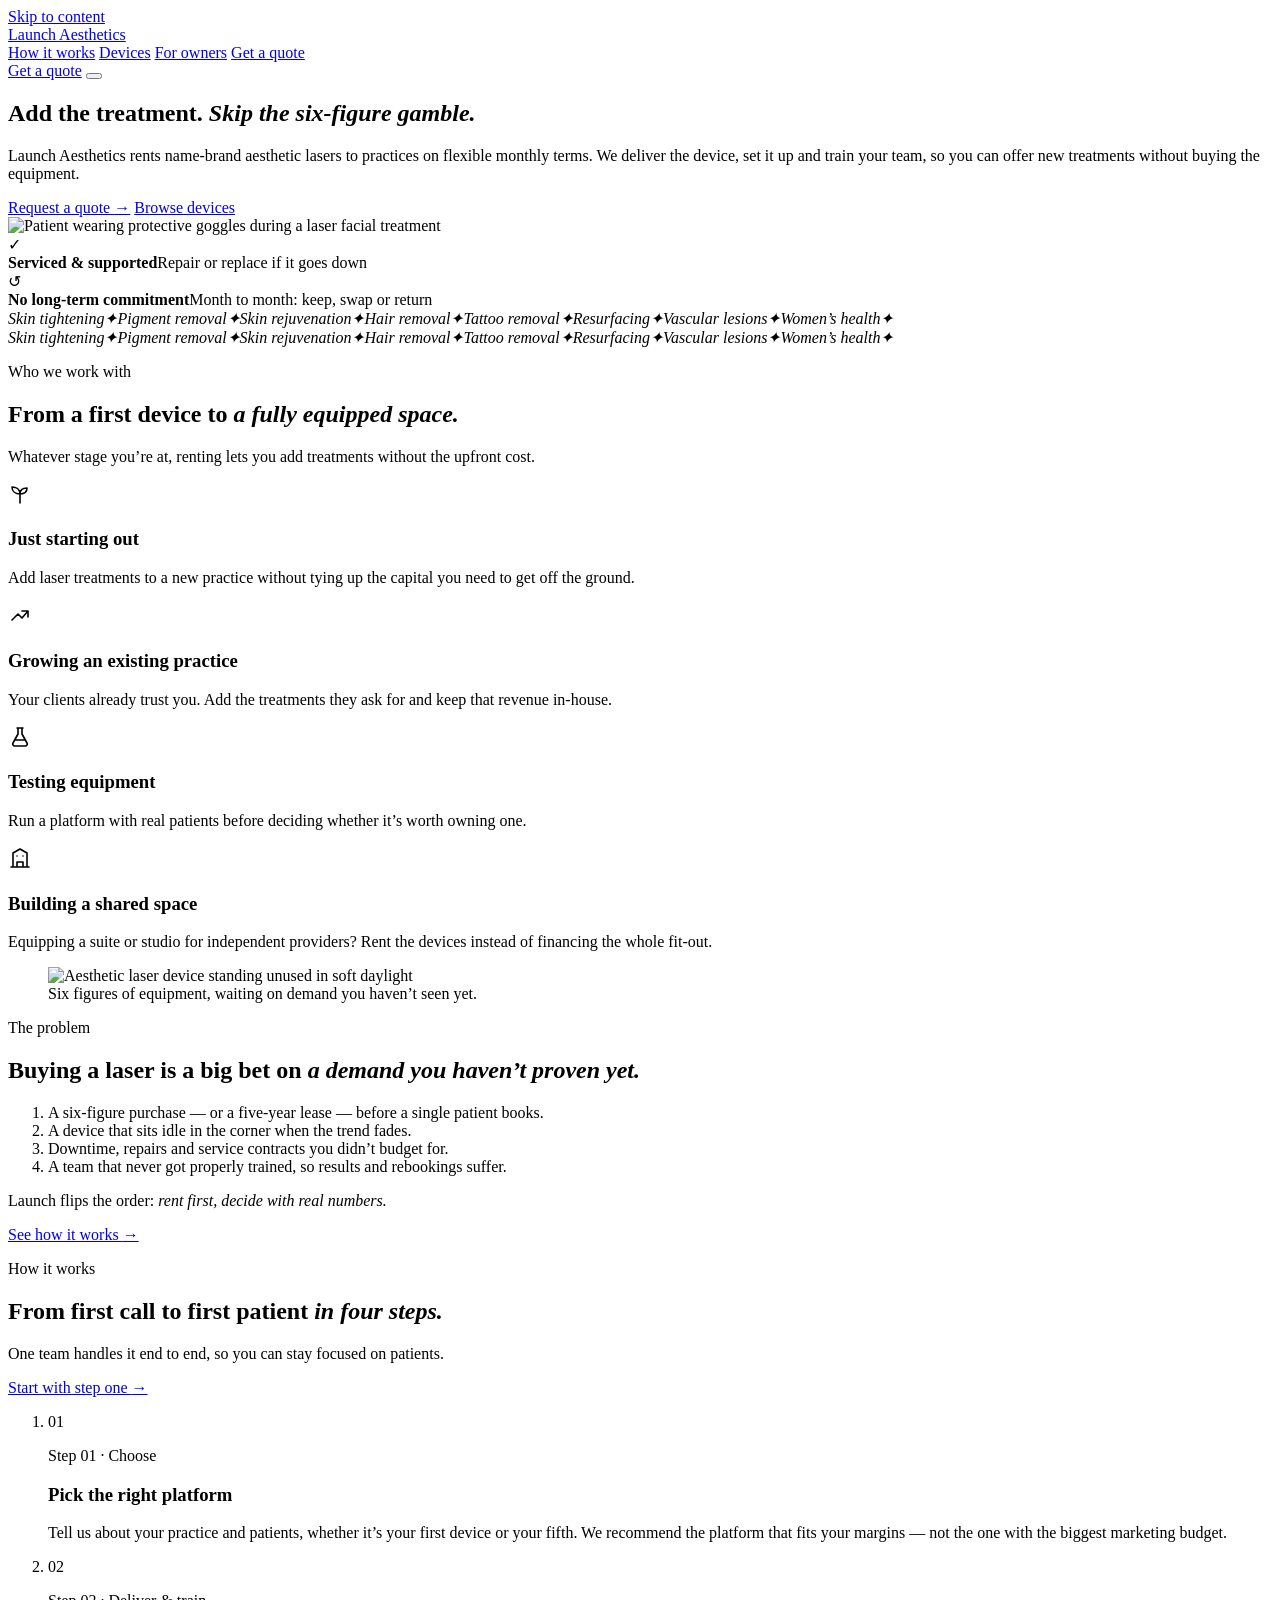
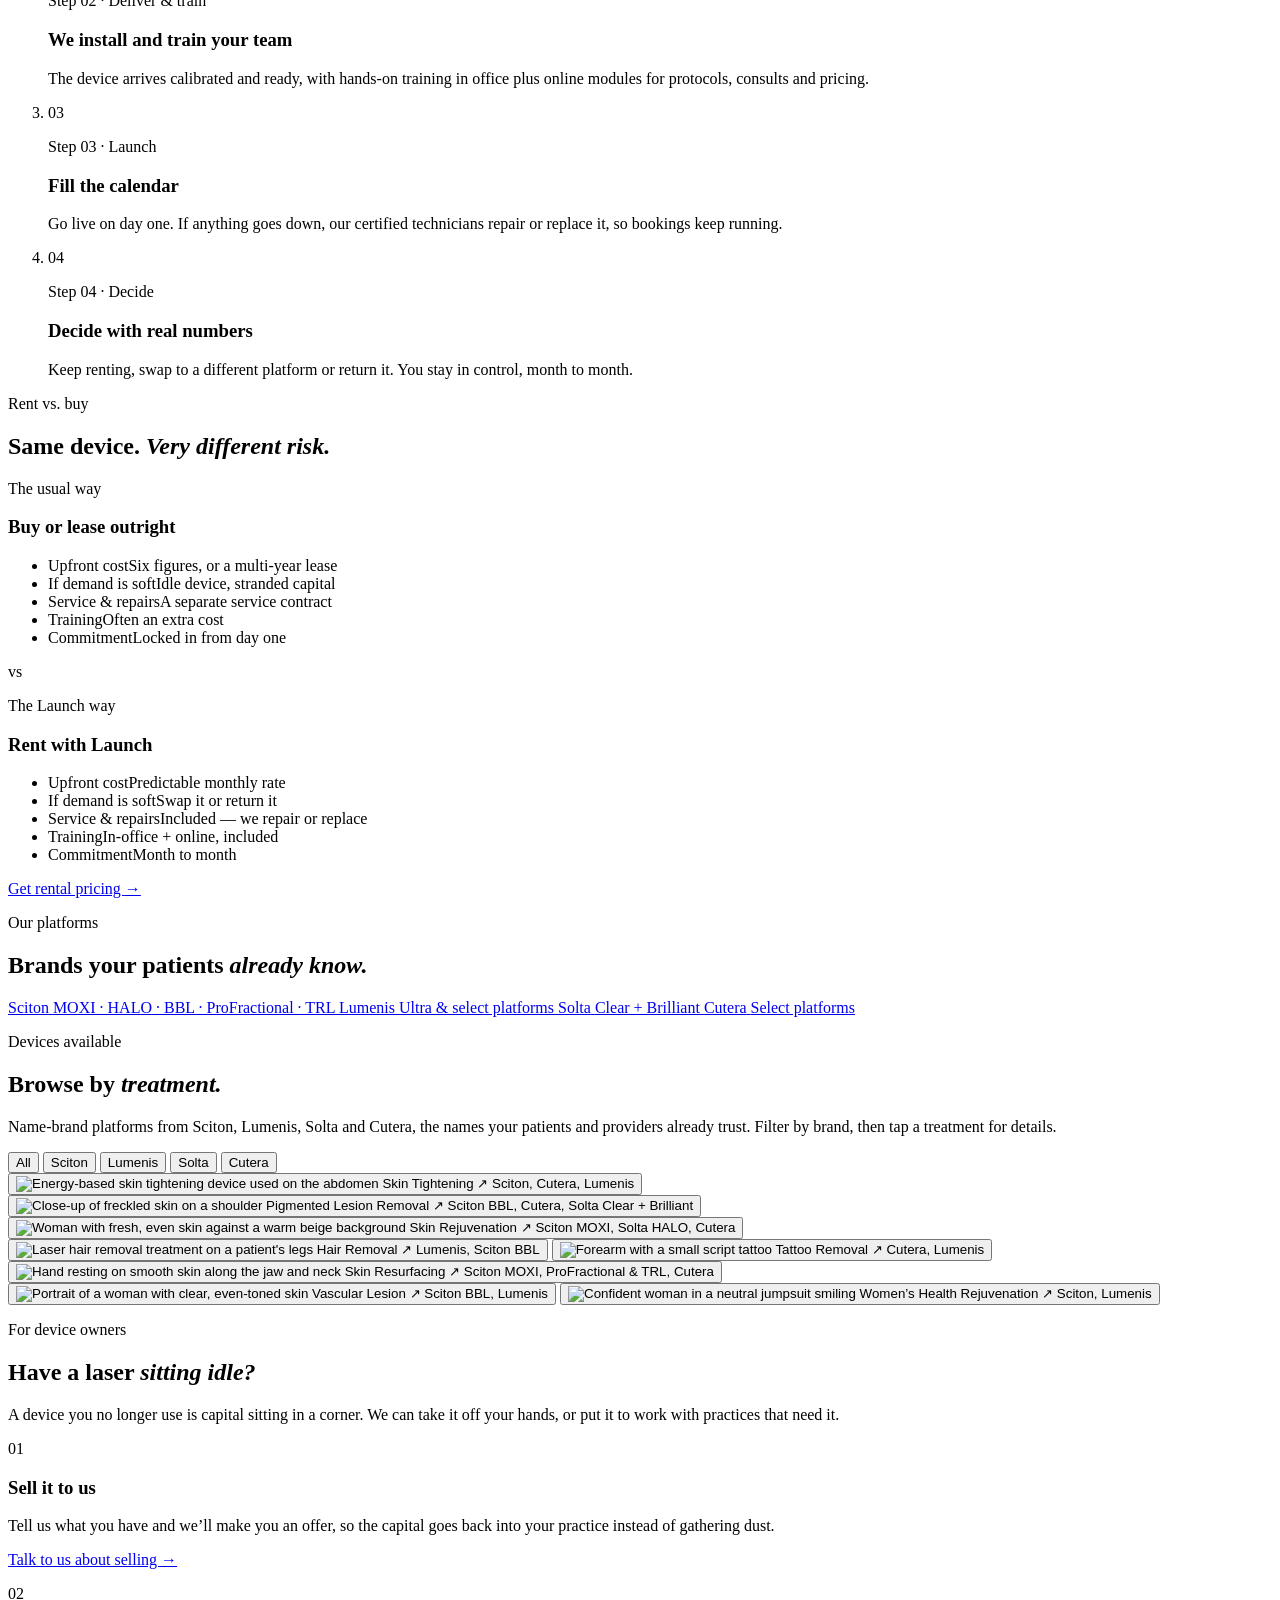
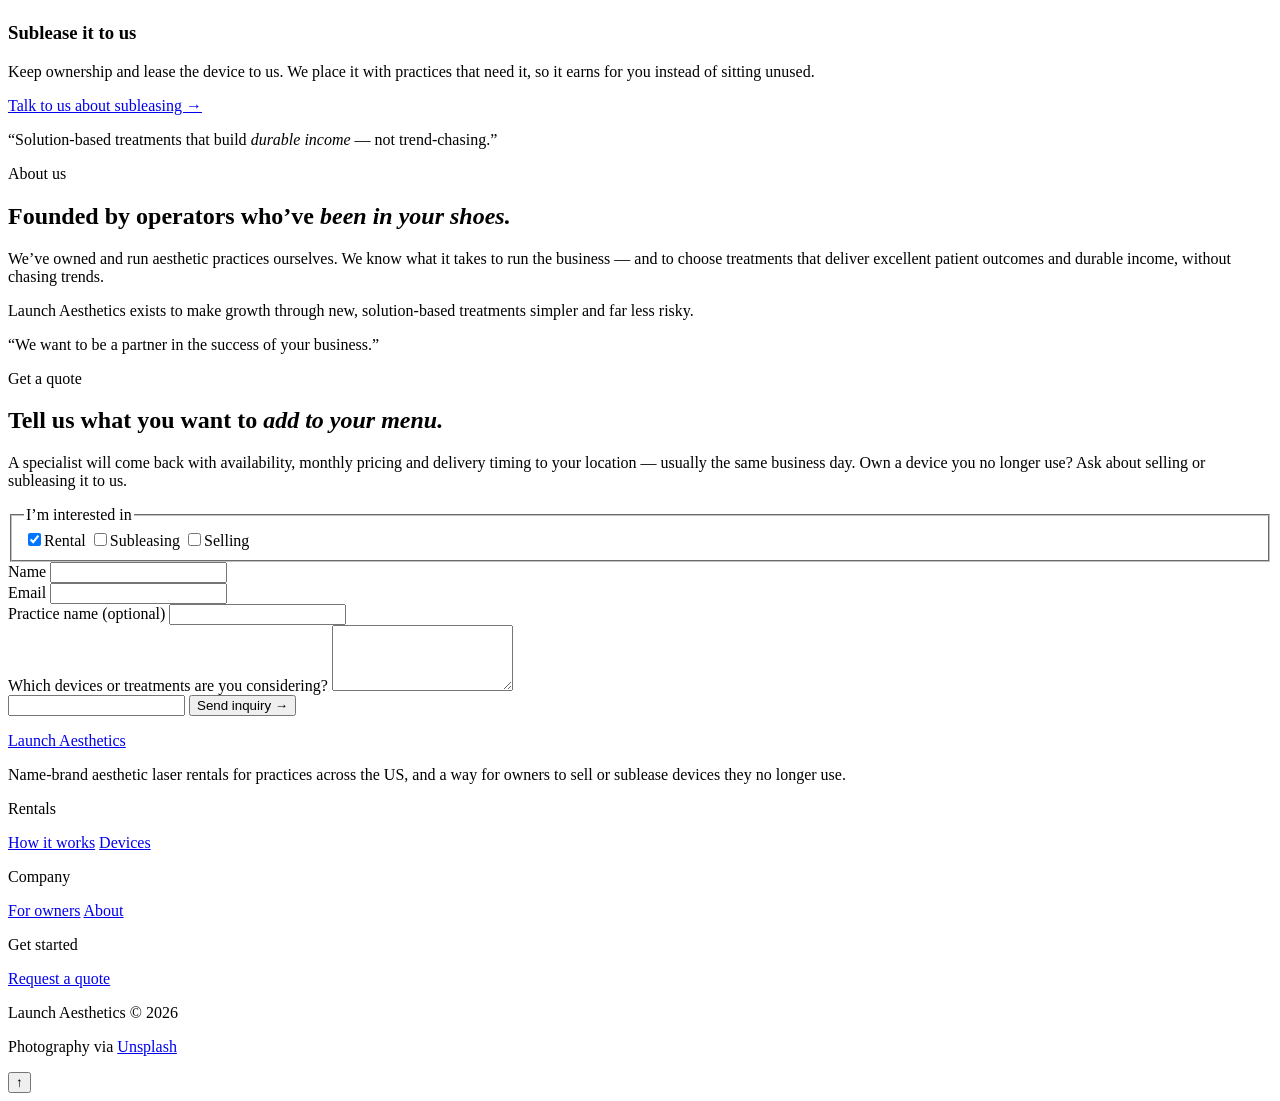
==== index.html @ 779a5469 "Add files via upload" ====
<!DOCTYPE html>
<html lang="en">
<head>
<meta charset="UTF-8" />
<meta name="viewport" content="width=device-width, initial-scale=1.0" />
<title>Launch Aesthetics — Rent the Laser. Prove the Demand.</title>
<meta name="description" content="Adding your first laser? Launch Aesthetics rents name-brand lasers and energy-based devices month to month, delivered anywhere in the US with installation, training and service included." />
<meta name="theme-color" content="#f7f2ea" />

<link rel="preconnect" href="https://images.unsplash.com">
<link rel="preconnect" href="https://fonts.googleapis.com">
<link rel="preconnect" href="https://fonts.gstatic.com" crossorigin>
<link href="https://fonts.googleapis.com/css2?family=Cormorant+Garamond:ital,wght@0,400;0,500;0,600;1,400;1,500;1,600&family=Inter:wght@400;500;600;700&display=swap" rel="stylesheet">

<link rel="stylesheet" href="css/styles.css" />
<script>document.documentElement.classList.add("js");</script>
</head>
<body>

<a class="skip-link" href="#main">Skip to content</a>
<div class="scroll-progress" id="scroll-progress" aria-hidden="true"></div>

<header class="site-header" id="site-header">
  <div class="container header-inner">
    <a href="#top" class="logo">Launch <span>Aesthetics</span></a>

    <nav class="main-nav" id="main-nav" aria-label="Main">
      <a href="#how-it-works">How it works</a>
      <a href="#devices">Devices</a>
      <a href="#services">For owners</a>
      <a href="#contact" class="btn btn-solid mobile-only">Get a quote</a>
    </nav>

    <a href="#contact" class="btn btn-solid btn-small header-cta">Get a quote</a>

    <button class="nav-toggle" id="nav-toggle" aria-label="Open menu" aria-expanded="false" aria-controls="main-nav">
      <span></span><span></span><span></span>
    </button>
  </div>
</header>

<main id="main">

  <!-- HERO -->
  <section class="hero" id="top">
    <div class="orb orb-1" aria-hidden="true"></div>
    <div class="orb orb-2" aria-hidden="true"></div>
    <div class="container hero-grid">
      <div class="hero-copy">
        <h1 class="reveal">Add the treatment. <em>Skip the six-figure gamble.</em></h1>
        <p class="lede reveal">Launch Aesthetics rents name-brand aesthetic lasers to practices on flexible monthly terms. We deliver the device, set it up and train your team, so you can offer new treatments without buying the equipment.</p>
        <div class="button-row reveal">
          <a href="#contact" class="btn btn-solid">Request a quote <span aria-hidden="true">&rarr;</span></a>
          <a href="#devices" class="btn btn-outline">Browse devices</a>
        </div>
      </div>

      <div class="hero-media reveal">
        <div class="hero-img-wrap" data-parallax>
          <img src="images/hero-laser-1600.jpg" srcset="images/hero-laser-800.jpg 800w, images/hero-laser-1600.jpg 1600w" sizes="(max-width: 980px) 100vw, 46vw" alt="Patient wearing protective goggles during a laser facial treatment" width="1600" height="1067" fetchpriority="high" decoding="async" />
        </div>
        <div class="float-card float-card-1">
          <span class="float-icon" aria-hidden="true">&#10003;</span>
          <div><strong>Serviced &amp; supported</strong><span>Repair or replace if it goes down</span></div>
        </div>
        <div class="float-card float-card-2">
          <span class="float-icon" aria-hidden="true">&#8634;</span>
          <div><strong>No long-term commitment</strong><span>Month to month: keep, swap or return</span></div>
        </div>
      </div>
    </div>
  </section>

  <!-- MARQUEE -->
  <section class="marquee" aria-label="Treatments you can add">
    <div class="marquee-track">
      <div class="marquee-group"><em>Skin tightening</em><i>&#10022;</i><em>Pigment removal</em><i>&#10022;</i><em>Skin rejuvenation</em><i>&#10022;</i><em>Hair removal</em><i>&#10022;</i><em>Tattoo removal</em><i>&#10022;</i><em>Resurfacing</em><i>&#10022;</i><em>Vascular lesions</em><i>&#10022;</i><em>Women&rsquo;s health</em><i>&#10022;</i></div>
      <div class="marquee-group" aria-hidden="true"><em>Skin tightening</em><i>&#10022;</i><em>Pigment removal</em><i>&#10022;</i><em>Skin rejuvenation</em><i>&#10022;</i><em>Hair removal</em><i>&#10022;</i><em>Tattoo removal</em><i>&#10022;</i><em>Resurfacing</em><i>&#10022;</i><em>Vascular lesions</em><i>&#10022;</i><em>Women&rsquo;s health</em><i>&#10022;</i></div>
    </div>
  </section>

  <!-- WHO IT'S FOR -->
  <section class="fit">
    <div class="container fit-layout">
      <div class="fit-head">
        <p class="eyebrow reveal">Who we work with</p>
        <h2 class="reveal">From a first device to <em>a fully equipped space.</em></h2>
        <p class="reveal">Whatever stage you&rsquo;re at, renting lets you add treatments without the upfront cost.</p>
      </div>
      <div class="aud-grid">
        <article class="aud reveal">
          <span class="aud-icon" aria-hidden="true"><svg viewBox="0 0 24 24" width="24" height="24" fill="none" stroke="currentColor" stroke-width="1.6" stroke-linecap="round" stroke-linejoin="round"><path d="M12 21v-9M12 12C12 7 8 5 4 5c0 4 3 7 8 7zM12 12c0-4 3-6 7-6 0 4-3 6-7 6z"/></svg></span>
          <h3>Just starting out</h3>
          <p>Add laser treatments to a new practice without tying up the capital you need to get off the ground.</p>
        </article>
        <article class="aud reveal">
          <span class="aud-icon" aria-hidden="true"><svg viewBox="0 0 24 24" width="24" height="24" fill="none" stroke="currentColor" stroke-width="1.6" stroke-linecap="round" stroke-linejoin="round"><path d="M4 17l6-6 4 4 6-7M14 8h6v6"/></svg></span>
          <h3>Growing an existing practice</h3>
          <p>Your clients already trust you. Add the treatments they ask for and keep that revenue in-house.</p>
        </article>
        <article class="aud reveal">
          <span class="aud-icon" aria-hidden="true"><svg viewBox="0 0 24 24" width="24" height="24" fill="none" stroke="currentColor" stroke-width="1.6" stroke-linecap="round" stroke-linejoin="round"><path d="M9 3h6M10 3v6l-5 9a2 2 0 0 0 1.8 3h10.4a2 2 0 0 0 1.8-3l-5-9V3M7.5 15h9"/></svg></span>
          <h3>Testing equipment</h3>
          <p>Run a platform with real patients before deciding whether it&rsquo;s worth owning one.</p>
        </article>
        <article class="aud reveal">
          <span class="aud-icon" aria-hidden="true"><svg viewBox="0 0 24 24" width="24" height="24" fill="none" stroke="currentColor" stroke-width="1.6" stroke-linecap="round" stroke-linejoin="round"><path d="M3 21h18M5 21V7l7-4 7 4v14M9 21v-5h6v5M9 10h.01M15 10h.01"/></svg></span>
          <h3>Building a shared space</h3>
          <p>Equipping a suite or studio for independent providers? Rent the devices instead of financing the whole fit-out.</p>
        </article>
      </div>
    </div>
  </section>

  <!-- PAIN POINT -->
  <section class="pain">
    <div class="container pain-grid">
      <figure class="pain-media reveal">
        <img src="images/problem-laser-device.jpg" alt="Aesthetic laser device standing unused in soft daylight" width="864" height="1152" loading="lazy" decoding="async" />
        <figcaption>Six figures of equipment, waiting on demand you haven&rsquo;t seen yet.</figcaption>
      </figure>
      <div class="pain-copy">
        <p class="eyebrow reveal">The problem</p>
        <h2 class="reveal">Buying a laser is a big bet on <em>a demand you haven&rsquo;t proven yet.</em></h2>
        <ol class="pain-list">
          <li class="reveal">A six-figure purchase — or a five-year lease — before a single patient books.</li>
          <li class="reveal">A device that sits idle in the corner when the trend fades.</li>
          <li class="reveal">Downtime, repairs and service contracts you didn&rsquo;t budget for.</li>
          <li class="reveal">A team that never got properly trained, so results and rebookings suffer.</li>
        </ol>
        <div class="pain-answer reveal">
          <p>Launch flips the order: <em>rent first, decide with real numbers.</em></p>
          <a href="#how-it-works" class="text-link">See how it works <span aria-hidden="true">&rarr;</span></a>
        </div>
      </div>
    </div>
  </section>

  <!-- HOW IT WORKS -->
  <section class="how" id="how-it-works" data-how>
    <div class="container">
      <div class="how-layout">
      <div class="how-intro">
        <p class="eyebrow reveal">How it works</p>
        <h2 class="reveal">From first call to first patient <em>in four steps.</em></h2>
        <p class="how-lede reveal">One team handles it end to end, so you can stay focused on patients.</p>
        <a href="#contact" class="btn btn-solid reveal">Start with step one <span aria-hidden="true">&rarr;</span></a>
      </div>

      <div class="timeline" data-timeline>
        <span class="tl-line" aria-hidden="true"><span class="tl-line-fill"></span></span>
        <ol class="tl-steps">
          <li class="tl-step">
            <span class="tl-num" aria-hidden="true">01</span>
            <div class="tl-body">
              <p class="tl-kicker">Step 01 &middot; Choose</p>
              <h3>Pick the right platform</h3>
              <p class="tl-text">Tell us about your practice and patients, whether it&rsquo;s your first device or your fifth. We recommend the platform that fits your margins — not the one with the biggest marketing budget.</p>
            </div>
          </li>
          <li class="tl-step">
            <span class="tl-num" aria-hidden="true">02</span>
            <div class="tl-body">
              <p class="tl-kicker">Step 02 &middot; Deliver &amp; train</p>
              <h3>We install and train your team</h3>
              <p class="tl-text">The device arrives calibrated and ready, with hands-on training in office plus online modules for protocols, consults and pricing.</p>
            </div>
          </li>
          <li class="tl-step">
            <span class="tl-num" aria-hidden="true">03</span>
            <div class="tl-body">
              <p class="tl-kicker">Step 03 &middot; Launch</p>
              <h3>Fill the calendar</h3>
              <p class="tl-text">Go live on day one. If anything goes down, our certified technicians repair or replace it, so bookings keep running.</p>
            </div>
          </li>
          <li class="tl-step">
            <span class="tl-num" aria-hidden="true">04</span>
            <div class="tl-body">
              <p class="tl-kicker">Step 04 &middot; Decide</p>
              <h3>Decide with real numbers</h3>
              <p class="tl-text">Keep renting, swap to a different platform or return it. You stay in control, month to month.</p>
            </div>
          </li>
        </ol>
      </div>
      </div>
    </div>
  </section>

  <!-- COMPARE -->
  <section class="compare">
    <div class="container">
      <div class="section-head center">
        <p class="eyebrow reveal">Rent vs. buy</p>
        <h2 class="reveal">Same device. <em>Very different risk.</em></h2>
      </div>
      <div class="cmp-grid v-b">
        <article class="cmp cmp-buy reveal">
          <p class="cmp-kicker">The usual way</p>
          <h3>Buy or lease outright</h3>
          <ul class="cmp-list">
            <li><span class="cmp-icon is-no" aria-hidden="true"></span><span><span class="cmp-label">Upfront cost</span><span class="cmp-val">Six figures, or a multi-year lease</span></span></li>
            <li><span class="cmp-icon is-no" aria-hidden="true"></span><span><span class="cmp-label">If demand is soft</span><span class="cmp-val">Idle device, stranded capital</span></span></li>
            <li><span class="cmp-icon is-no" aria-hidden="true"></span><span><span class="cmp-label">Service &amp; repairs</span><span class="cmp-val">A separate service contract</span></span></li>
            <li><span class="cmp-icon is-no" aria-hidden="true"></span><span><span class="cmp-label">Training</span><span class="cmp-val">Often an extra cost</span></span></li>
            <li><span class="cmp-icon is-no" aria-hidden="true"></span><span><span class="cmp-label">Commitment</span><span class="cmp-val">Locked in from day one</span></span></li>
          </ul>
        </article>
        <span class="cmp-vs" aria-hidden="true">vs</span>
        <article class="cmp cmp-launch reveal">
          <p class="cmp-kicker">The Launch way</p>
          <h3>Rent with Launch</h3>
          <ul class="cmp-list">
            <li><span class="cmp-icon is-yes" aria-hidden="true"></span><span><span class="cmp-label">Upfront cost</span><span class="cmp-val">Predictable monthly rate</span></span></li>
            <li><span class="cmp-icon is-yes" aria-hidden="true"></span><span><span class="cmp-label">If demand is soft</span><span class="cmp-val">Swap it or return it</span></span></li>
            <li><span class="cmp-icon is-yes" aria-hidden="true"></span><span><span class="cmp-label">Service &amp; repairs</span><span class="cmp-val">Included — we repair or replace</span></span></li>
            <li><span class="cmp-icon is-yes" aria-hidden="true"></span><span><span class="cmp-label">Training</span><span class="cmp-val">In-office + online, included</span></span></li>
            <li><span class="cmp-icon is-yes" aria-hidden="true"></span><span><span class="cmp-label">Commitment</span><span class="cmp-val">Month to month</span></span></li>
          </ul>
          <a href="#contact" class="btn btn-solid btn-full">Get rental pricing <span aria-hidden="true">&rarr;</span></a>
        </article>
      </div>
    </div>
  </section>

  <!-- BRANDS -->
  <section class="brands" aria-label="Brands we carry">
    <div class="container">
      <p class="eyebrow reveal">Our platforms</p>
      <h2 class="reveal">Brands your patients <em>already know.</em></h2>
      <div class="brands-cols">
        <a href="#devices" class="brand-col reveal" data-brand-jump="sciton">
          <span class="brand-col-name">Sciton</span>
          <span class="brand-col-sub">MOXI &middot; HALO &middot; BBL &middot; ProFractional &middot; TRL</span>
        </a>
        <a href="#devices" class="brand-col reveal" data-brand-jump="lumenis">
          <span class="brand-col-name">Lumenis</span>
          <span class="brand-col-sub">Ultra &amp; select platforms</span>
        </a>
        <a href="#devices" class="brand-col reveal" data-brand-jump="solta">
          <span class="brand-col-name">Solta</span>
          <span class="brand-col-sub">Clear + Brilliant</span>
        </a>
        <a href="#devices" class="brand-col reveal" data-brand-jump="cutera">
          <span class="brand-col-name">Cutera</span>
          <span class="brand-col-sub">Select platforms</span>
        </a>
      </div>
    </div>
  </section>

  <!-- DEVICES -->
  <section class="devices" id="devices">
    <div class="container devices-header">
      <div>
        <p class="eyebrow reveal">Devices available</p>
        <h2 class="reveal">Browse by <em>treatment.</em></h2>
      </div>
      <p class="devices-intro reveal">Name-brand platforms from Sciton, Lumenis, Solta and Cutera, the names your patients and providers already trust. Filter by brand, then tap a treatment for details.</p>
    </div>

    <div class="container">
      <div class="filter-row" role="group" aria-label="Filter devices by brand">
        <button class="chip is-active" data-filter="all" aria-pressed="true">All</button>
        <button class="chip" data-filter="sciton" aria-pressed="false">Sciton</button>
        <button class="chip" data-filter="lumenis" aria-pressed="false">Lumenis</button>
        <button class="chip" data-filter="solta" aria-pressed="false">Solta</button>
        <button class="chip" data-filter="cutera" aria-pressed="false">Cutera</button>
      </div>
    </div>

    <div class="container devices-grid" id="devices-grid">
      <button class="device-card" data-id="tightening" data-brands="sciton cutera lumenis">
        <span class="device-img"><img src="https://images.unsplash.com/photo-1761819922058-d15028ed9817?auto=format&fit=crop&q=75&w=1200" srcset="https://images.unsplash.com/photo-1761819922058-d15028ed9817?auto=format&fit=crop&q=75&w=480 480w, https://images.unsplash.com/photo-1761819922058-d15028ed9817?auto=format&fit=crop&q=75&w=800 800w, https://images.unsplash.com/photo-1761819922058-d15028ed9817?auto=format&fit=crop&q=75&w=1200 1200w, https://images.unsplash.com/photo-1761819922058-d15028ed9817?auto=format&fit=crop&q=75&w=1600 1600w" sizes="(max-width: 720px) 100vw, (max-width: 980px) 50vw, 25vw" alt="Energy-based skin tightening device used on the abdomen" loading="lazy" decoding="async" data-fallback="images/cat-skin-tightening.jpg" /></span>
        <span class="device-card-body">
          <span class="device-card-title">Skin Tightening <span class="device-card-arrow" aria-hidden="true">&#8599;</span></span>
          <span class="device-card-sub">Sciton, Cutera, Lumenis</span>
        </span>
      </button>

      <button class="device-card" data-id="pigment" data-brands="sciton cutera solta">
        <span class="device-img"><img src="https://images.unsplash.com/photo-1732993486279-9d0f3b91adb2?auto=format&fit=crop&q=75&w=1200" srcset="https://images.unsplash.com/photo-1732993486279-9d0f3b91adb2?auto=format&fit=crop&q=75&w=480 480w, https://images.unsplash.com/photo-1732993486279-9d0f3b91adb2?auto=format&fit=crop&q=75&w=800 800w, https://images.unsplash.com/photo-1732993486279-9d0f3b91adb2?auto=format&fit=crop&q=75&w=1200 1200w, https://images.unsplash.com/photo-1732993486279-9d0f3b91adb2?auto=format&fit=crop&q=75&w=1600 1600w" sizes="(max-width: 720px) 100vw, (max-width: 980px) 50vw, 25vw" alt="Close-up of freckled skin on a shoulder" loading="lazy" decoding="async" data-fallback="images/cat-pigmented-lesion.jpg" /></span>
        <span class="device-card-body">
          <span class="device-card-title">Pigmented Lesion Removal <span class="device-card-arrow" aria-hidden="true">&#8599;</span></span>
          <span class="device-card-sub">Sciton BBL, Cutera, Solta Clear + Brilliant</span>
        </span>
      </button>

      <button class="device-card" data-id="rejuvenation" data-brands="sciton solta cutera">
        <span class="device-img"><img src="https://images.unsplash.com/photo-1728848901352-cff8d51d3e24?auto=format&fit=crop&q=75&w=1200" srcset="https://images.unsplash.com/photo-1728848901352-cff8d51d3e24?auto=format&fit=crop&q=75&w=480 480w, https://images.unsplash.com/photo-1728848901352-cff8d51d3e24?auto=format&fit=crop&q=75&w=800 800w, https://images.unsplash.com/photo-1728848901352-cff8d51d3e24?auto=format&fit=crop&q=75&w=1200 1200w, https://images.unsplash.com/photo-1728848901352-cff8d51d3e24?auto=format&fit=crop&q=75&w=1600 1600w" sizes="(max-width: 720px) 100vw, (max-width: 980px) 50vw, 25vw" alt="Woman with fresh, even skin against a warm beige background" loading="lazy" decoding="async" data-fallback="images/cat-skin-rejuvenation.jpg" /></span>
        <span class="device-card-body">
          <span class="device-card-title">Skin Rejuvenation <span class="device-card-arrow" aria-hidden="true">&#8599;</span></span>
          <span class="device-card-sub">Sciton MOXI, Solta HALO, Cutera</span>
        </span>
      </button>

      <button class="device-card" data-id="hair" data-brands="lumenis sciton">
        <span class="device-img"><img src="https://images.unsplash.com/photo-1700760933574-9f0f4ea9aa3b?auto=format&fit=crop&q=75&w=1200" srcset="https://images.unsplash.com/photo-1700760933574-9f0f4ea9aa3b?auto=format&fit=crop&q=75&w=480 480w, https://images.unsplash.com/photo-1700760933574-9f0f4ea9aa3b?auto=format&fit=crop&q=75&w=800 800w, https://images.unsplash.com/photo-1700760933574-9f0f4ea9aa3b?auto=format&fit=crop&q=75&w=1200 1200w, https://images.unsplash.com/photo-1700760933574-9f0f4ea9aa3b?auto=format&fit=crop&q=75&w=1600 1600w" sizes="(max-width: 720px) 100vw, (max-width: 980px) 50vw, 25vw" alt="Laser hair removal treatment on a patient's legs" loading="lazy" decoding="async" data-fallback="images/cat-hair-removal.jpg" /></span>
        <span class="device-card-body">
          <span class="device-card-title">Hair Removal <span class="device-card-arrow" aria-hidden="true">&#8599;</span></span>
          <span class="device-card-sub">Lumenis, Sciton BBL</span>
        </span>
      </button>

      <button class="device-card" data-id="tattoo" data-brands="cutera lumenis">
        <span class="device-img"><img src="https://images.unsplash.com/photo-1542727365-19732a80dcfd?auto=format&fit=crop&q=75&w=1200" srcset="https://images.unsplash.com/photo-1542727365-19732a80dcfd?auto=format&fit=crop&q=75&w=480 480w, https://images.unsplash.com/photo-1542727365-19732a80dcfd?auto=format&fit=crop&q=75&w=800 800w, https://images.unsplash.com/photo-1542727365-19732a80dcfd?auto=format&fit=crop&q=75&w=1200 1200w, https://images.unsplash.com/photo-1542727365-19732a80dcfd?auto=format&fit=crop&q=75&w=1600 1600w" sizes="(max-width: 720px) 100vw, (max-width: 980px) 50vw, 25vw" alt="Forearm with a small script tattoo" loading="lazy" decoding="async" data-fallback="images/cat-tattoo-removal.jpg" /></span>
        <span class="device-card-body">
          <span class="device-card-title">Tattoo Removal <span class="device-card-arrow" aria-hidden="true">&#8599;</span></span>
          <span class="device-card-sub">Cutera, Lumenis</span>
        </span>
      </button>

      <button class="device-card" data-id="resurfacing" data-brands="sciton cutera">
        <span class="device-img"><img src="https://images.unsplash.com/photo-1590049405906-4d9f097ec231?auto=format&fit=crop&q=75&w=1200" srcset="https://images.unsplash.com/photo-1590049405906-4d9f097ec231?auto=format&fit=crop&q=75&w=480 480w, https://images.unsplash.com/photo-1590049405906-4d9f097ec231?auto=format&fit=crop&q=75&w=800 800w, https://images.unsplash.com/photo-1590049405906-4d9f097ec231?auto=format&fit=crop&q=75&w=1200 1200w, https://images.unsplash.com/photo-1590049405906-4d9f097ec231?auto=format&fit=crop&q=75&w=1600 1600w" sizes="(max-width: 720px) 100vw, (max-width: 980px) 50vw, 25vw" alt="Hand resting on smooth skin along the jaw and neck" loading="lazy" decoding="async" data-fallback="images/cat-skin-resurfacing.jpg" /></span>
        <span class="device-card-body">
          <span class="device-card-title">Skin Resurfacing <span class="device-card-arrow" aria-hidden="true">&#8599;</span></span>
          <span class="device-card-sub">Sciton MOXI, ProFractional &amp; TRL, Cutera</span>
        </span>
      </button>

      <button class="device-card" data-id="vascular" data-brands="sciton lumenis">
        <span class="device-img"><img src="https://images.unsplash.com/photo-1577746838851-816a43ca8733?auto=format&fit=crop&q=75&w=1200" srcset="https://images.unsplash.com/photo-1577746838851-816a43ca8733?auto=format&fit=crop&q=75&w=480 480w, https://images.unsplash.com/photo-1577746838851-816a43ca8733?auto=format&fit=crop&q=75&w=800 800w, https://images.unsplash.com/photo-1577746838851-816a43ca8733?auto=format&fit=crop&q=75&w=1200 1200w, https://images.unsplash.com/photo-1577746838851-816a43ca8733?auto=format&fit=crop&q=75&w=1600 1600w" sizes="(max-width: 720px) 100vw, (max-width: 980px) 50vw, 25vw" alt="Portrait of a woman with clear, even-toned skin" loading="lazy" decoding="async" data-fallback="images/cat-vascular-lesion.jpg" /></span>
        <span class="device-card-body">
          <span class="device-card-title">Vascular Lesion <span class="device-card-arrow" aria-hidden="true">&#8599;</span></span>
          <span class="device-card-sub">Sciton BBL, Lumenis</span>
        </span>
      </button>

      <button class="device-card" data-id="womens" data-brands="sciton lumenis">
        <span class="device-img"><img src="https://images.unsplash.com/photo-1780387477222-730504564368?auto=format&fit=crop&q=75&w=1200" srcset="https://images.unsplash.com/photo-1780387477222-730504564368?auto=format&fit=crop&q=75&w=480 480w, https://images.unsplash.com/photo-1780387477222-730504564368?auto=format&fit=crop&q=75&w=800 800w, https://images.unsplash.com/photo-1780387477222-730504564368?auto=format&fit=crop&q=75&w=1200 1200w, https://images.unsplash.com/photo-1780387477222-730504564368?auto=format&fit=crop&q=75&w=1600 1600w" sizes="(max-width: 720px) 100vw, (max-width: 980px) 50vw, 25vw" alt="Confident woman in a neutral jumpsuit smiling" loading="lazy" decoding="async" data-fallback="images/cat-womens-health.jpg" /></span>
        <span class="device-card-body">
          <span class="device-card-title">Women&rsquo;s Health Rejuvenation <span class="device-card-arrow" aria-hidden="true">&#8599;</span></span>
          <span class="device-card-sub">Sciton, Lumenis</span>
        </span>
      </button>
    </div>
    <p class="container filter-empty" id="filter-empty" hidden>No categories match that brand yet — <a href="#contact">ask us</a>, our inventory changes often.</p>

  </section>

  <!-- SERVICES -->
  <section class="services" id="services">
    <div class="container">
      <div class="services-head">
        <div>
          <p class="eyebrow reveal">For device owners</p>
          <h2 class="reveal">Have a laser <em>sitting idle?</em></h2>
        </div>
        <p class="reveal">A device you no longer use is capital sitting in a corner. We can take it off your hands, or put it to work with practices that need it.</p>
      </div>

      <div class="services-grid">
        <article class="service-card reveal">
          <p class="index">01</p>
          <h3>Sell it to us</h3>
          <p>Tell us what you have and we&rsquo;ll make you an offer, so the capital goes back into your practice instead of gathering dust.</p>
          <a href="#contact" class="text-link" data-interest="Selling a laser">Talk to us about selling <span aria-hidden="true">&rarr;</span></a>
        </article>
        <article class="service-card reveal">
          <p class="index">02</p>
          <h3>Sublease it to us</h3>
          <p>Keep ownership and lease the device to us. We place it with practices that need it, so it earns for you instead of sitting unused.</p>
          <a href="#contact" class="text-link" data-interest="Subleasing a laser">Talk to us about subleasing <span aria-hidden="true">&rarr;</span></a>
        </article>
      </div>
    </div>
  </section>

  <!-- QUOTE BANNER -->
  <section class="quote-banner">
    <div class="container">
      <p class="quote reveal">&ldquo;Solution-based treatments that build <em>durable income</em> — not trend-chasing.&rdquo;</p>
    </div>
  </section>

  <!-- ABOUT -->
  <section class="about" id="about">
    <div class="container about-grid">
      <div class="about-head">
        <p class="eyebrow reveal">About us</p>
        <h2 class="reveal">Founded by operators who&rsquo;ve <em>been in your shoes.</em></h2>
      </div>
      <div class="about-copy">
        <p class="reveal">We&rsquo;ve owned and run aesthetic practices ourselves. We know what it takes to run the business — and to choose treatments that deliver excellent patient outcomes and durable income, without chasing trends.</p>
        <p class="reveal">Launch Aesthetics exists to make growth through new, solution-based treatments simpler and far less risky.</p>
        <p class="about-quote reveal">&ldquo;We want to be a partner in the success of your business.&rdquo;</p>
      </div>
    </div>
  </section>

  <!-- CONTACT -->
  <section class="contact" id="contact">
    <div class="orb orb-3" aria-hidden="true"></div>
    <div class="container contact-grid">
      <div class="contact-copy">
        <p class="eyebrow light">Get a quote</p>
        <h2>Tell us what you want to <em>add to your menu.</em></h2>
        <p class="contact-intro">A specialist will come back with availability, monthly pricing and delivery timing to your location — usually the same business day. Own a device you no longer use? Ask about selling or subleasing it to us.</p>
      </div>

      <form id="inquiry-form" class="inquiry-form" action="https://formspree.io/f/YOUR_FORM_ID" method="POST" novalidate>
        <fieldset class="interest">
          <legend>I&rsquo;m interested in</legend>
          <div class="interest-chips">
            <label><input type="checkbox" name="interest" value="Rental" checked /><span>Rental</span></label>
            <label><input type="checkbox" name="interest" value="Subleasing a laser" /><span>Subleasing</span></label>
            <label><input type="checkbox" name="interest" value="Selling a laser" /><span>Selling</span></label>
          </div>
        </fieldset>

        <div class="form-cols">
          <div class="form-row">
            <label for="name">Name</label>
            <input type="text" id="name" name="name" required autocomplete="name" />
            <span class="field-error" data-error-for="name"></span>
          </div>
          <div class="form-row">
            <label for="email">Email</label>
            <input type="email" id="email" name="email" required autocomplete="email" />
            <span class="field-error" data-error-for="email"></span>
          </div>
        </div>

        <div class="form-row">
          <label for="practice">Practice name <span class="optional">(optional)</span></label>
          <input type="text" id="practice" name="practice" autocomplete="organization" />
        </div>

        <div class="form-row">
          <label for="message">Which devices or treatments are you considering?</label>
          <textarea id="message" name="message" rows="4" required></textarea>
          <span class="field-error" data-error-for="message"></span>
        </div>

        <input type="text" name="_gotcha" class="visually-hidden" tabindex="-1" autocomplete="off" aria-hidden="true" />

        <button type="submit" class="btn btn-solid btn-full">Send inquiry <span aria-hidden="true">&rarr;</span></button>
        <p class="form-status" id="form-status" role="status" aria-live="polite"></p>
      </form>
    </div>
  </section>

</main>

<footer class="site-footer">
  <div class="container footer-top">
    <div class="footer-brand-col">
      <a href="#top" class="logo light">Launch <span>Aesthetics</span></a>
      <p>Name-brand aesthetic laser rentals for practices across the US, and a way for owners to sell or sublease devices they no longer use.</p>
    </div>
    <nav class="footer-col" aria-label="Footer: Rentals">
      <p class="footer-head">Rentals</p>
      <a href="#how-it-works">How it works</a>
      <a href="#devices">Devices</a>
    </nav>
    <nav class="footer-col" aria-label="Footer: Company">
      <p class="footer-head">Company</p>
      <a href="#services">For owners</a>
      <a href="#about">About</a>
    </nav>
    <div class="footer-col">
      <p class="footer-head">Get started</p>
      <a href="#contact" class="btn btn-solid btn-small">Request a quote</a>
    </div>
  </div>
  <div class="container footer-bottom">
    <p>Launch Aesthetics &copy; <span id="year">2026</span></p>
    <p>Photography via <a href="https://unsplash.com" target="_blank" rel="noopener">Unsplash</a></p>
  </div>
</footer>

<button class="to-top" id="to-top" aria-label="Back to top">&uarr;</button>

<!-- Category detail modal -->
<div class="modal-backdrop" id="category-modal" hidden>
  <div class="modal" role="dialog" aria-modal="true" aria-labelledby="modal-title">
    <button class="modal-close" id="modal-close" aria-label="Close">&times;</button>
    <div class="modal-img" id="modal-img"></div>
    <div class="modal-body">
      <p class="eyebrow">Treatment category</p>
      <h3 id="modal-title">Category name</h3>
      <p id="modal-desc" class="modal-desc"></p>
      <p class="modal-label">Commonly treats</p>
      <ul id="modal-treats" class="modal-tags"></ul>
      <p class="modal-label">Available platforms</p>
      <p id="modal-platforms" class="modal-platforms"></p>
      <a href="#contact" class="btn btn-solid btn-full" id="modal-cta">Request a quote</a>
    </div>
  </div>
</div>

<script src="js/main.js"></script>
</body>
</html>
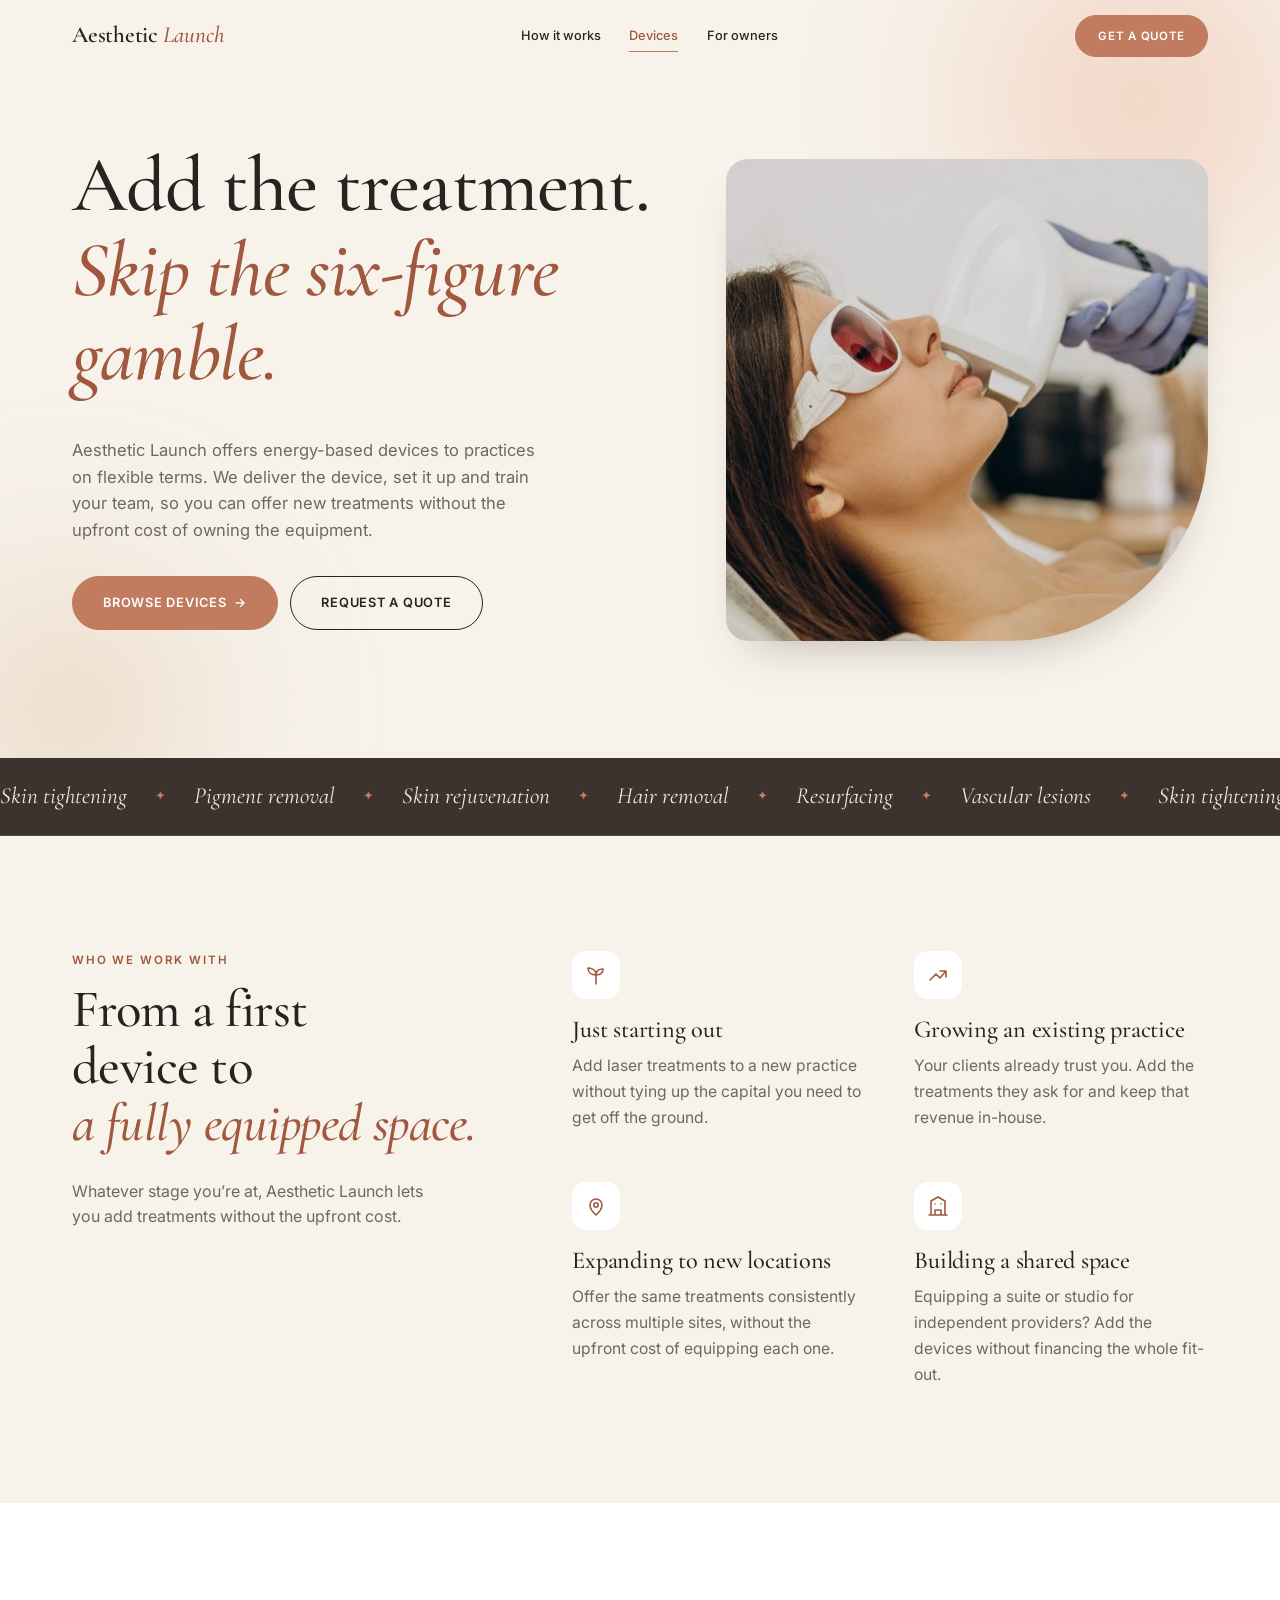
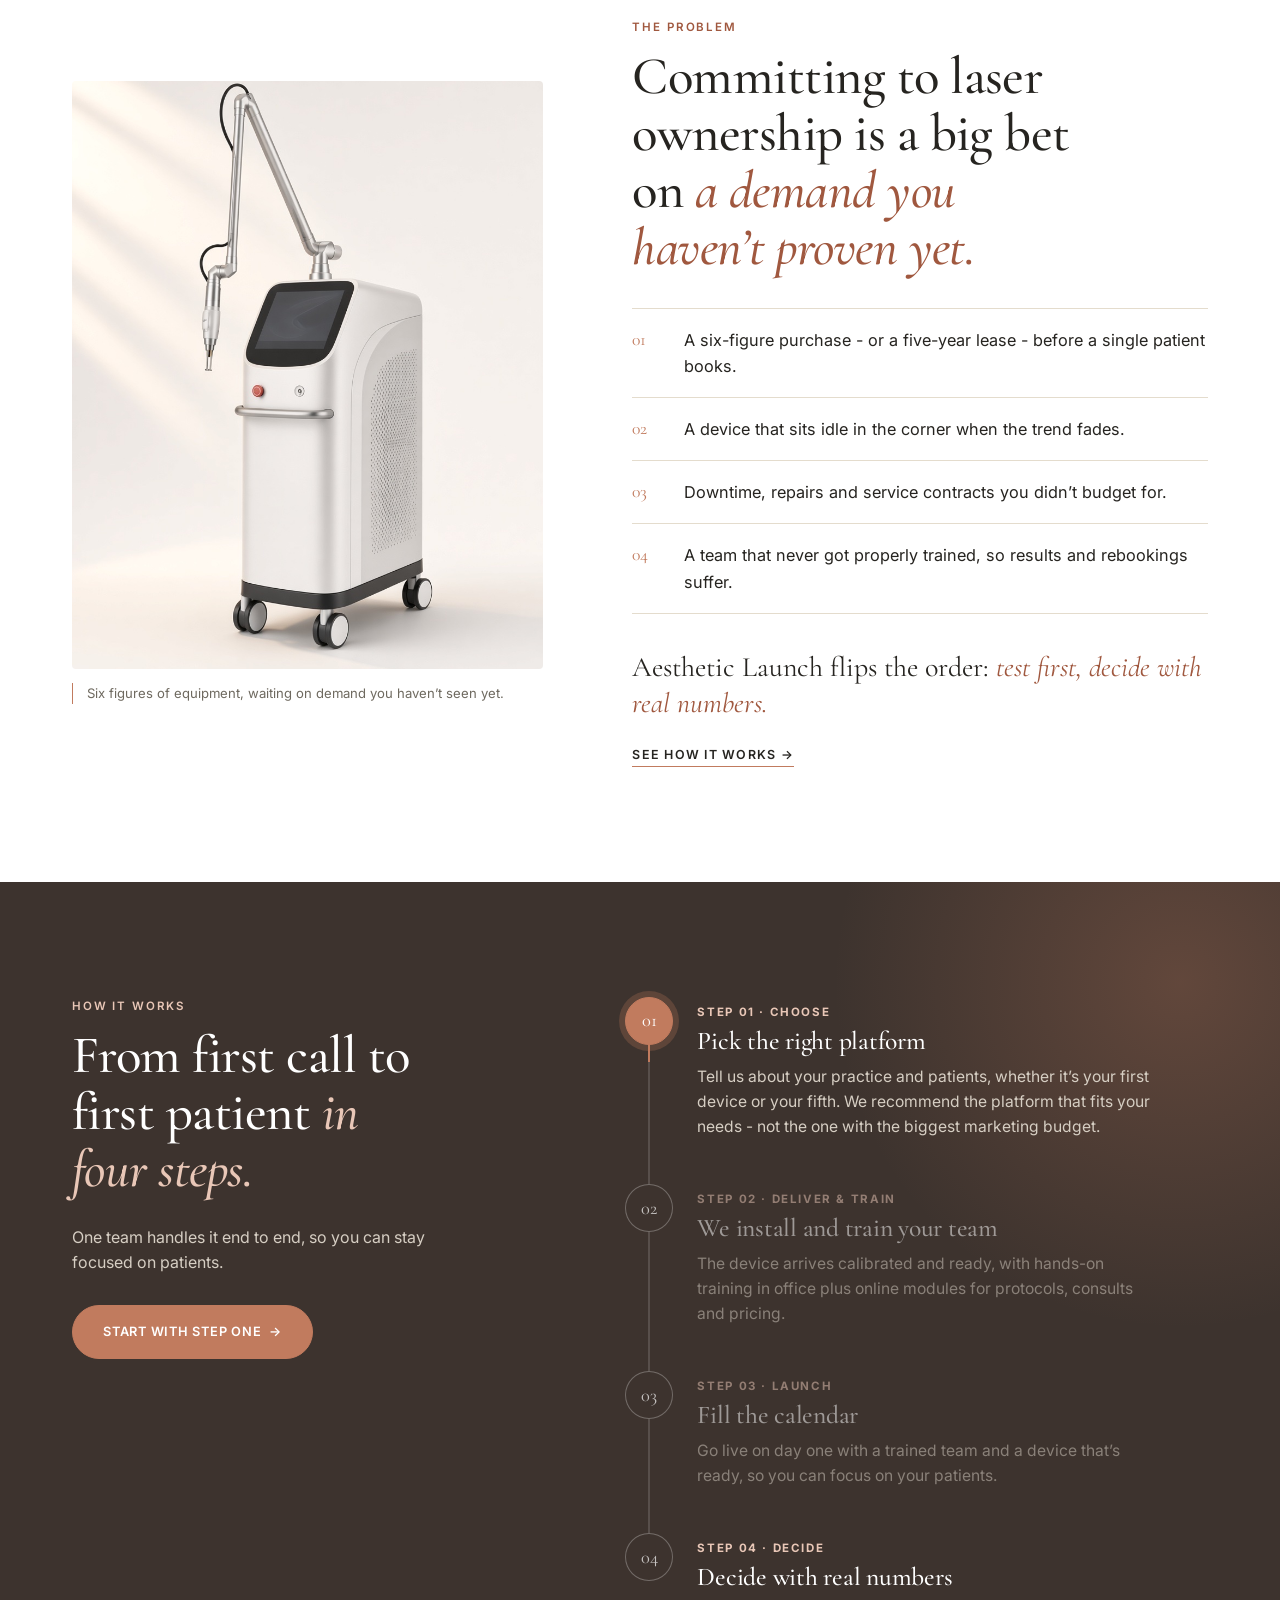
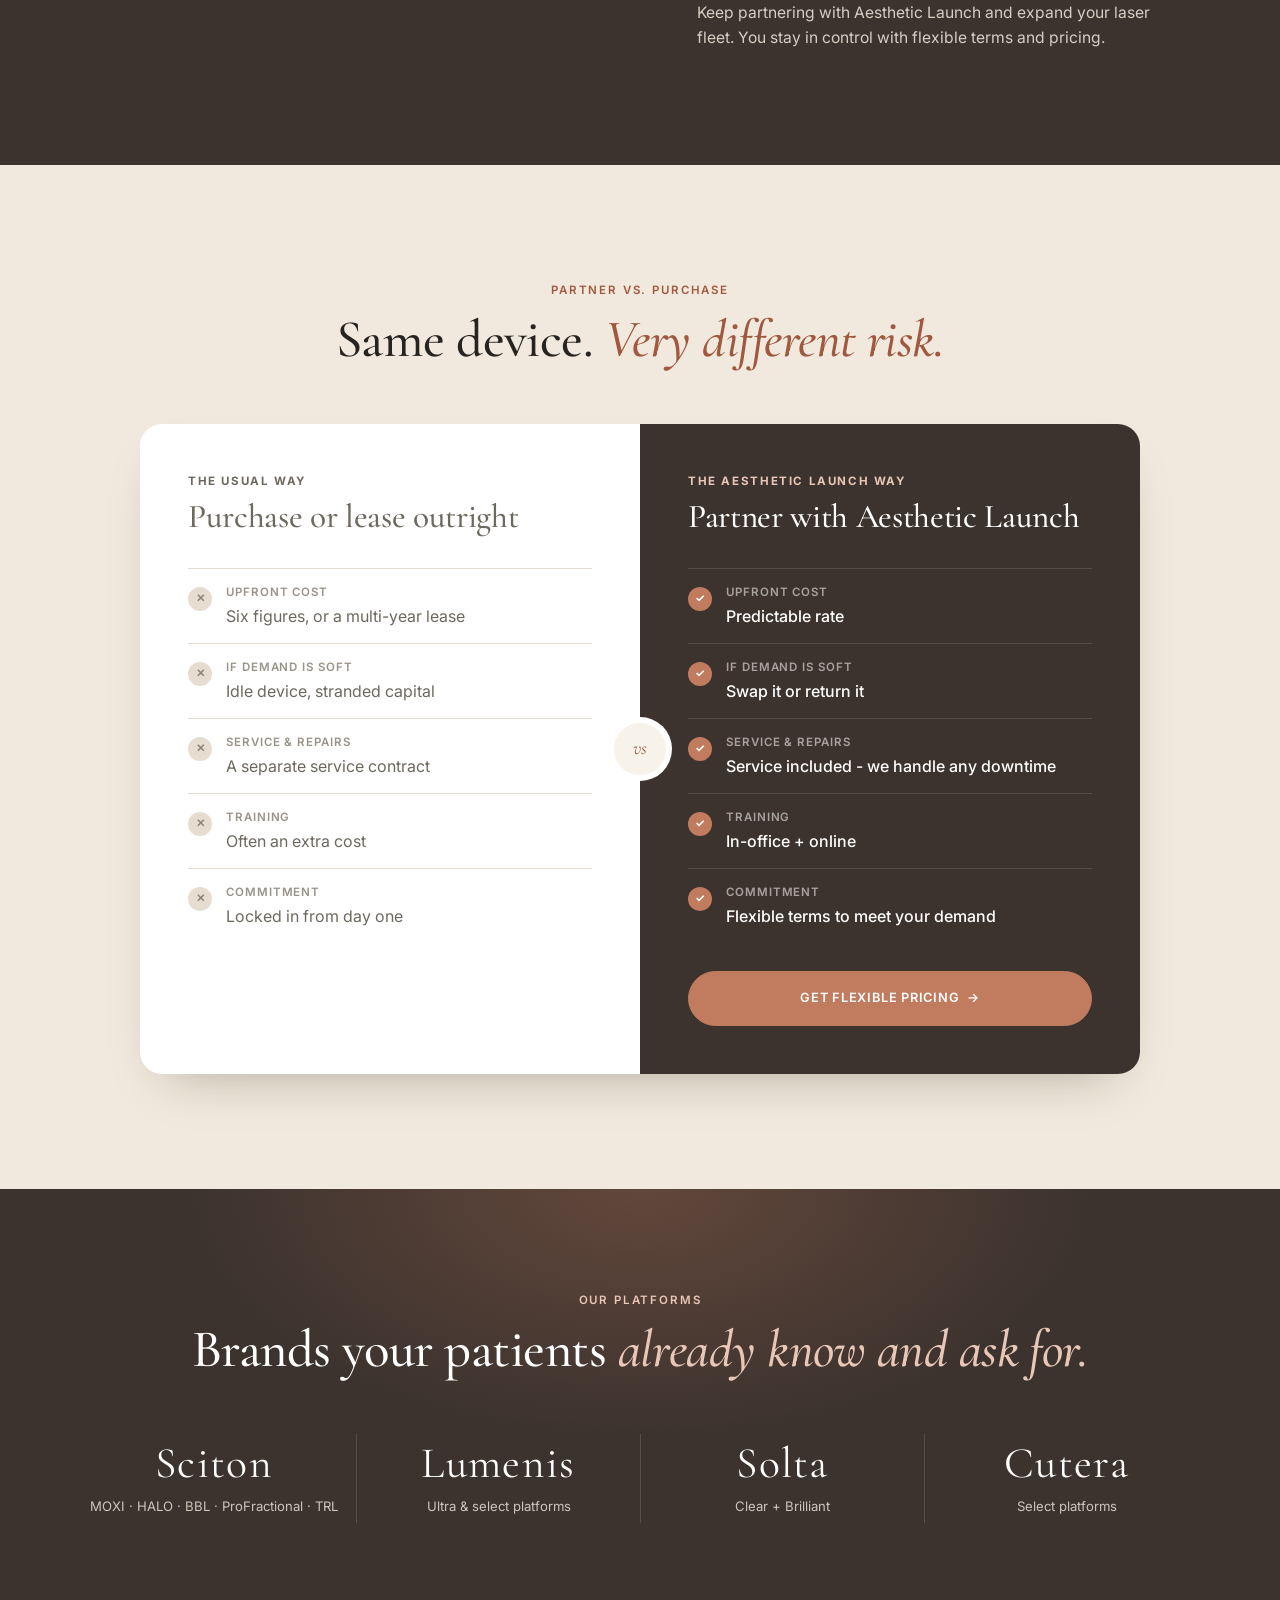
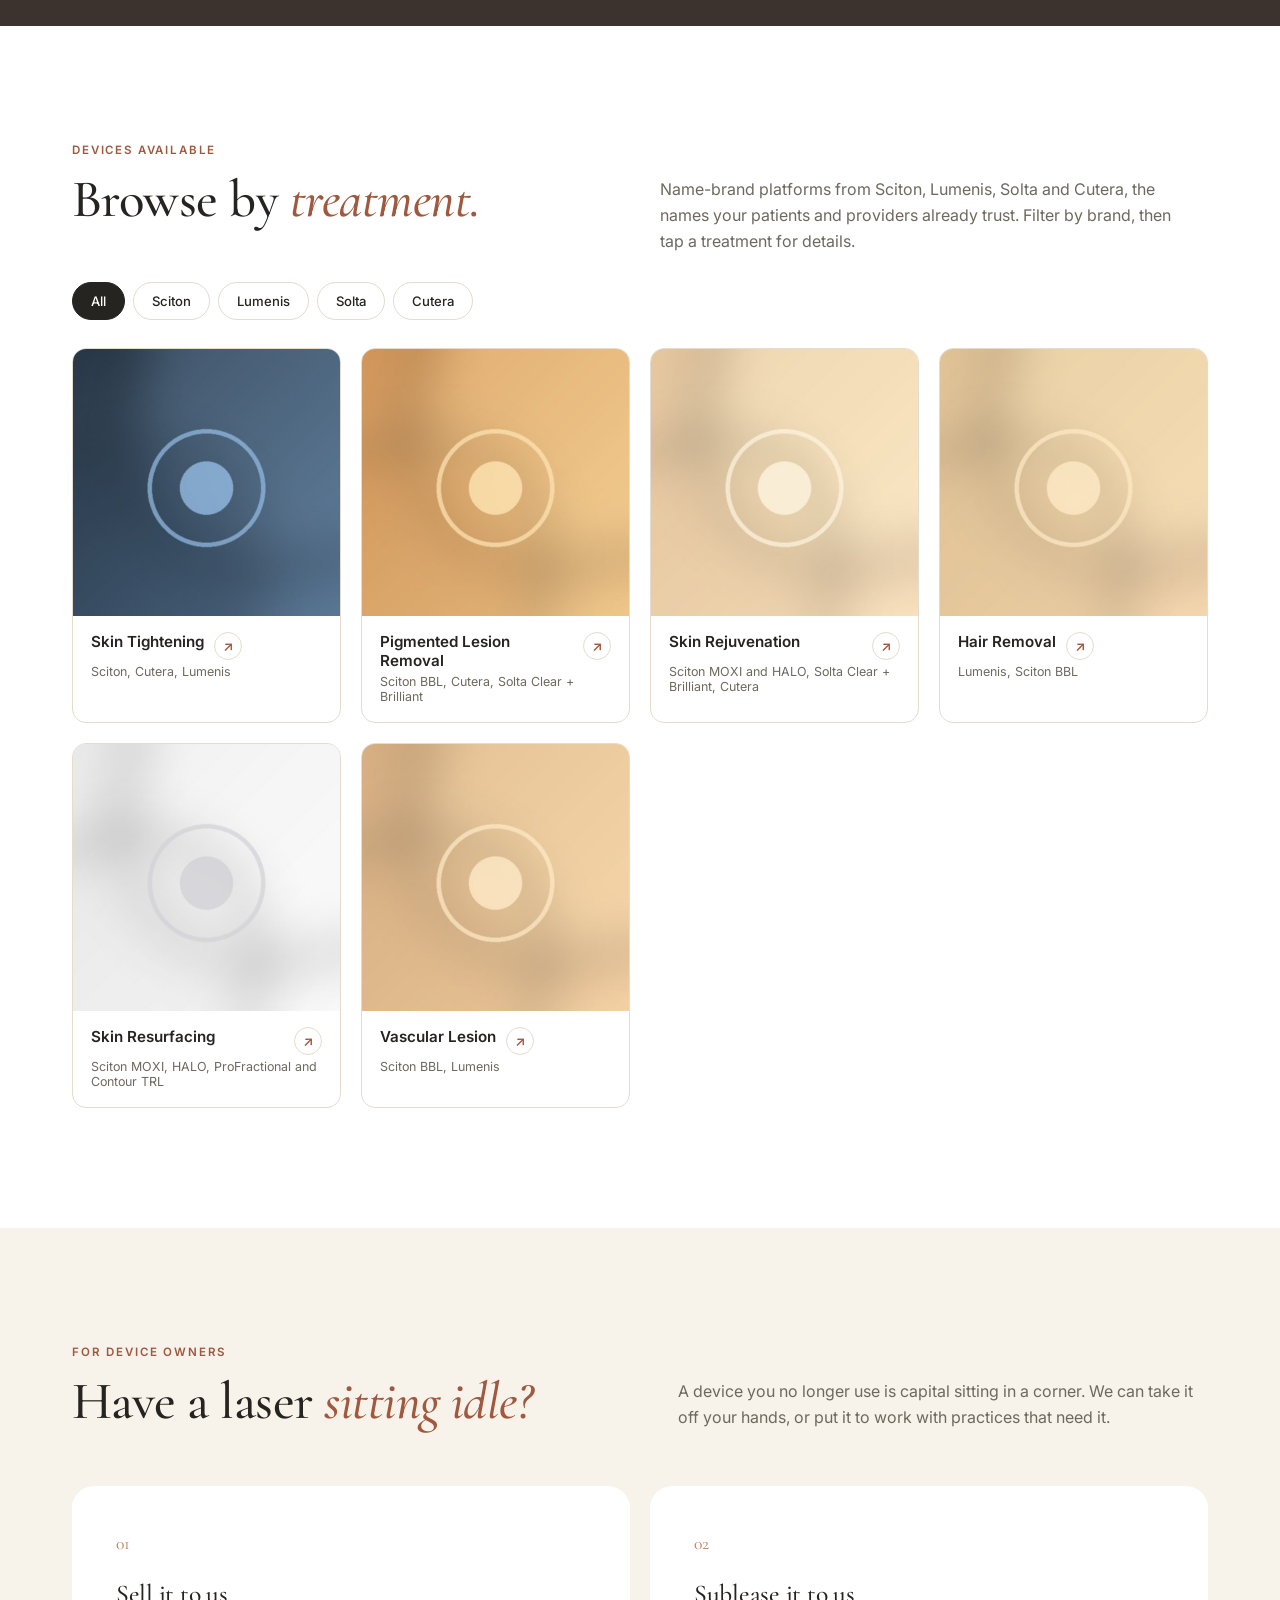
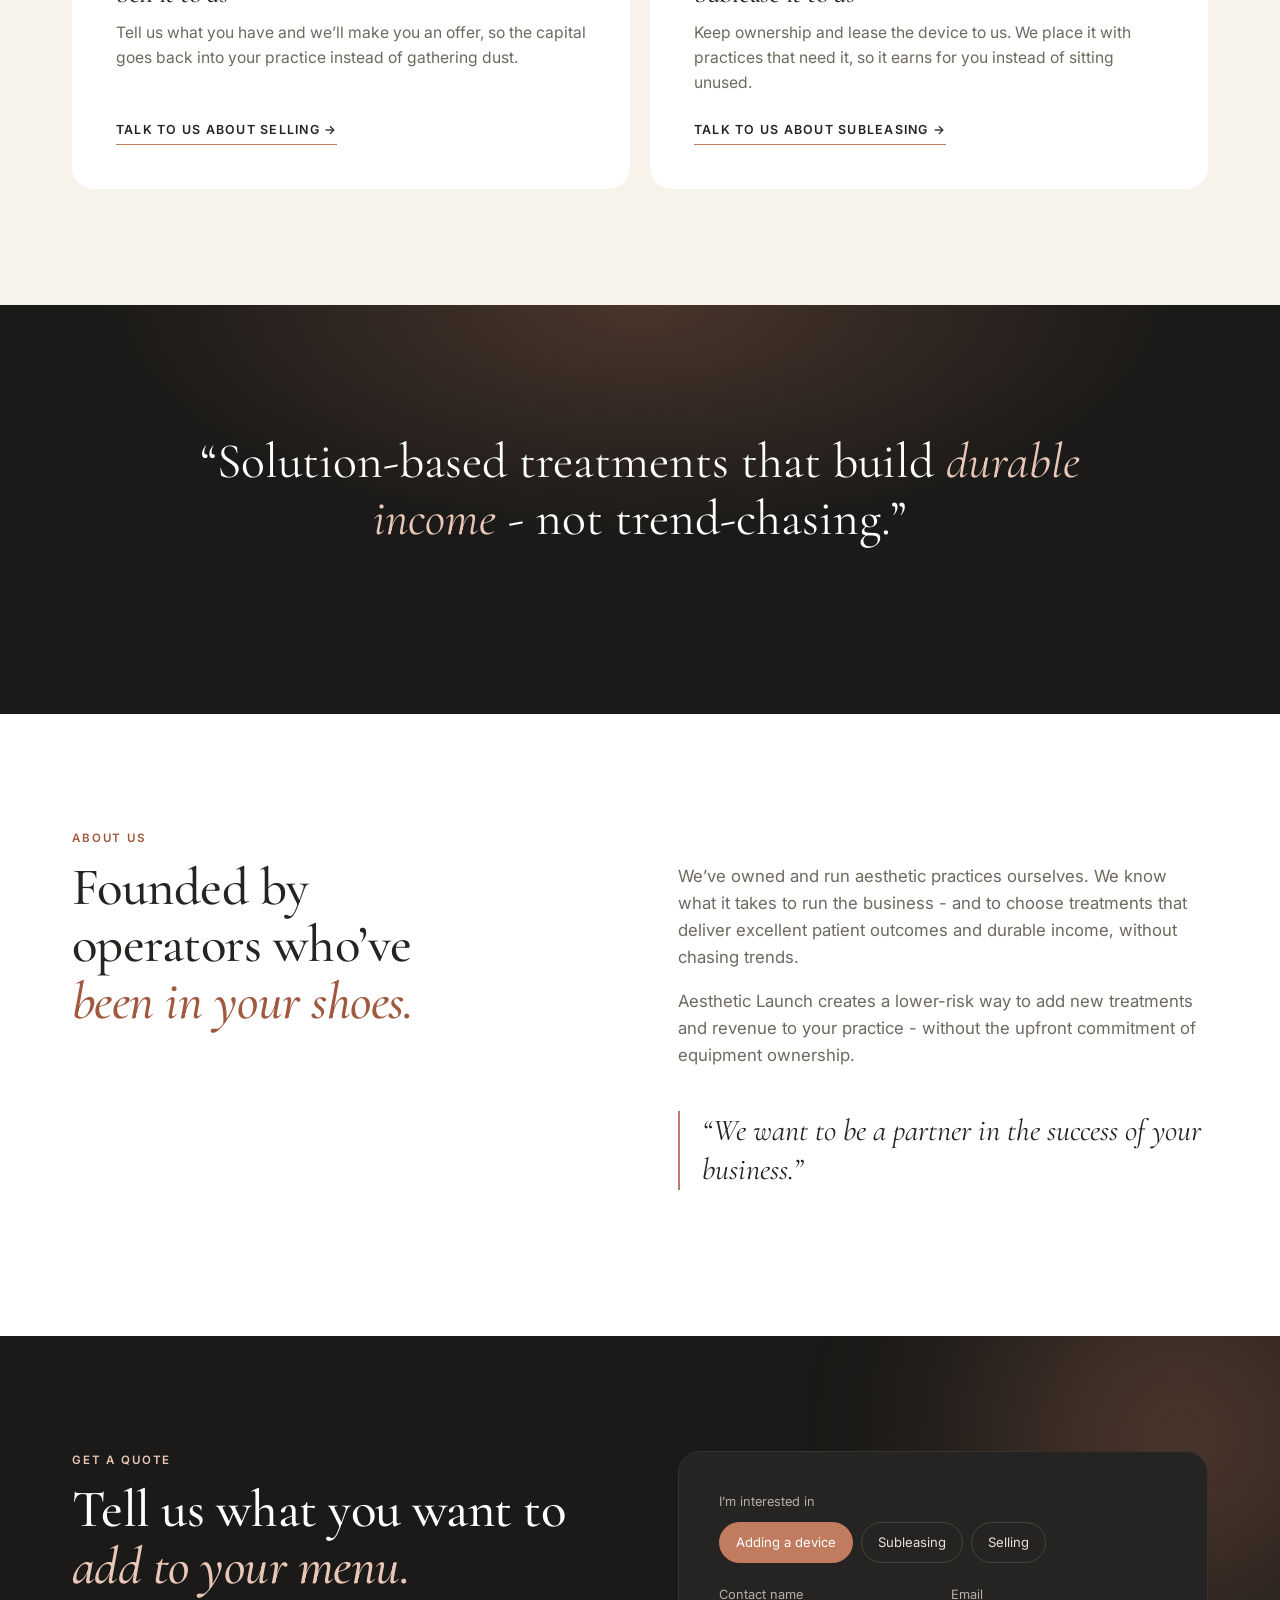
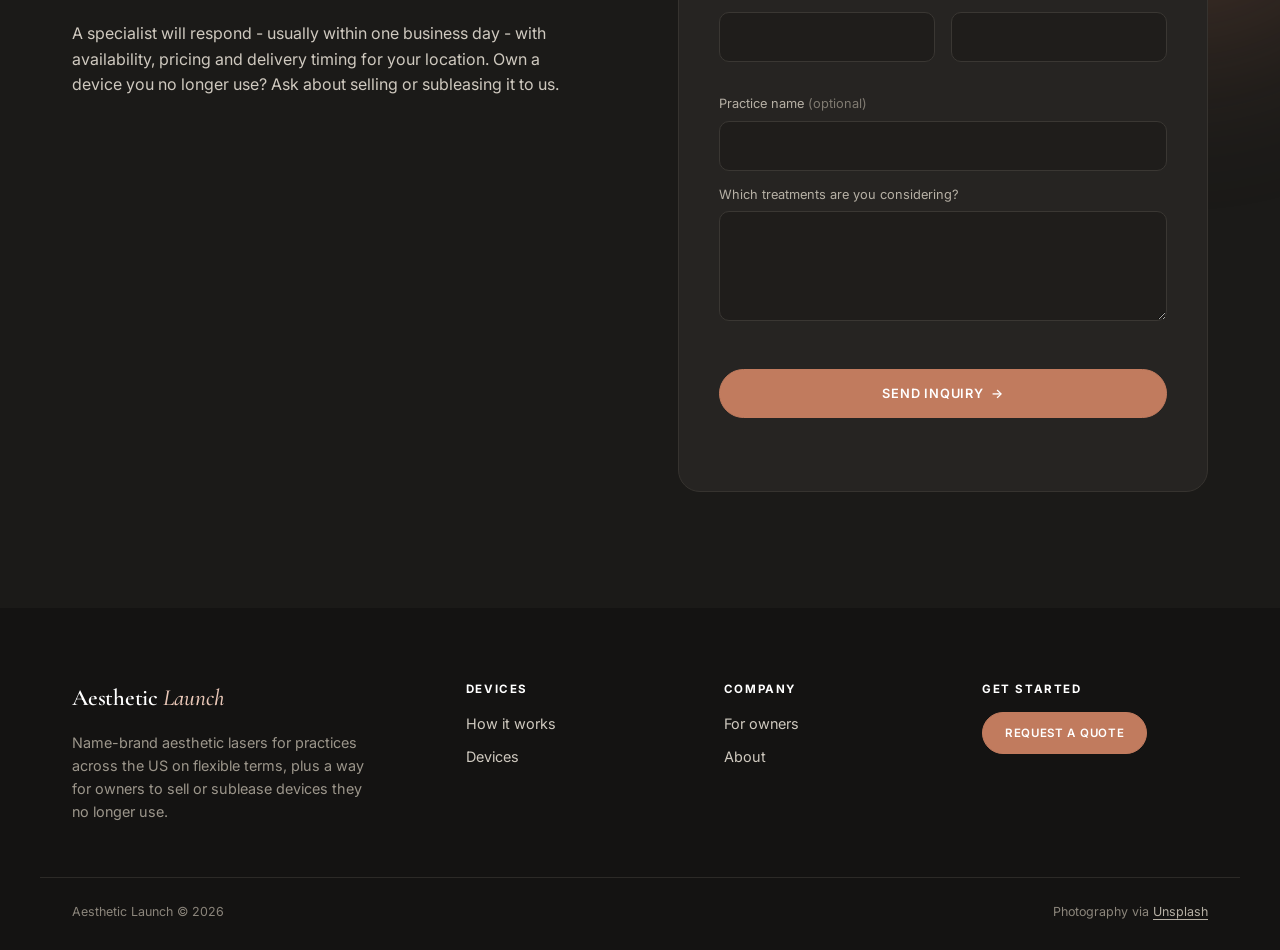
==== commit 5fa20515: "Update index.html" ====
--- a/index.html
+++ b/index.html
@@ -3,8 +3,8 @@
 <head>
 <meta charset="UTF-8" />
 <meta name="viewport" content="width=device-width, initial-scale=1.0" />
-<title>Launch Aesthetics — Rent the Laser. Prove the Demand.</title>
-<meta name="description" content="Adding your first laser? Launch Aesthetics rents name-brand lasers and energy-based devices month to month, delivered anywhere in the US with installation, training and service included." />
+<title>Aesthetic Launch - Add New Treatments. Prove the Demand.</title>
+<meta name="description" content="Aesthetic Launch offers name-brand lasers and energy-based devices on flexible terms, delivered anywhere in the US with installation, training and service included." />
 <meta name="theme-color" content="#f7f2ea" />
 
 <link rel="preconnect" href="https://images.unsplash.com">
@@ -22,7 +22,7 @@
 
 <header class="site-header" id="site-header">
   <div class="container header-inner">
-    <a href="#top" class="logo">Launch <span>Aesthetics</span></a>
+    <a href="#top" class="logo">Aesthetic <span>Launch</span></a>
 
     <nav class="main-nav" id="main-nav" aria-label="Main">
       <a href="#how-it-works">How it works</a>
@@ -48,10 +48,10 @@
     <div class="container hero-grid">
       <div class="hero-copy">
         <h1 class="reveal">Add the treatment. <em>Skip the six-figure gamble.</em></h1>
-        <p class="lede reveal">Launch Aesthetics rents name-brand aesthetic lasers to practices on flexible monthly terms. We deliver the device, set it up and train your team, so you can offer new treatments without buying the equipment.</p>
+        <p class="lede reveal">Aesthetic Launch offers energy-based devices to practices on flexible terms. We deliver the device, set it up and train your team, so you can offer new treatments without the upfront cost of owning the equipment.</p>
         <div class="button-row reveal">
-          <a href="#contact" class="btn btn-solid">Request a quote <span aria-hidden="true">&rarr;</span></a>
-          <a href="#devices" class="btn btn-outline">Browse devices</a>
+          <a href="#devices" class="btn btn-solid">Browse devices <span aria-hidden="true">&rarr;</span></a>
+          <a href="#contact" class="btn btn-outline">Request a quote</a>
         </div>
       </div>
 
@@ -59,14 +59,6 @@
         <div class="hero-img-wrap" data-parallax>
           <img src="images/hero-laser-1600.jpg" srcset="images/hero-laser-800.jpg 800w, images/hero-laser-1600.jpg 1600w" sizes="(max-width: 980px) 100vw, 46vw" alt="Patient wearing protective goggles during a laser facial treatment" width="1600" height="1067" fetchpriority="high" decoding="async" />
         </div>
-        <div class="float-card float-card-1">
-          <span class="float-icon" aria-hidden="true">&#10003;</span>
-          <div><strong>Serviced &amp; supported</strong><span>Repair or replace if it goes down</span></div>
-        </div>
-        <div class="float-card float-card-2">
-          <span class="float-icon" aria-hidden="true">&#8634;</span>
-          <div><strong>No long-term commitment</strong><span>Month to month: keep, swap or return</span></div>
-        </div>
       </div>
     </div>
   </section>
@@ -74,8 +66,8 @@
   <!-- MARQUEE -->
   <section class="marquee" aria-label="Treatments you can add">
     <div class="marquee-track">
-      <div class="marquee-group"><em>Skin tightening</em><i>&#10022;</i><em>Pigment removal</em><i>&#10022;</i><em>Skin rejuvenation</em><i>&#10022;</i><em>Hair removal</em><i>&#10022;</i><em>Tattoo removal</em><i>&#10022;</i><em>Resurfacing</em><i>&#10022;</i><em>Vascular lesions</em><i>&#10022;</i><em>Women&rsquo;s health</em><i>&#10022;</i></div>
-      <div class="marquee-group" aria-hidden="true"><em>Skin tightening</em><i>&#10022;</i><em>Pigment removal</em><i>&#10022;</i><em>Skin rejuvenation</em><i>&#10022;</i><em>Hair removal</em><i>&#10022;</i><em>Tattoo removal</em><i>&#10022;</i><em>Resurfacing</em><i>&#10022;</i><em>Vascular lesions</em><i>&#10022;</i><em>Women&rsquo;s health</em><i>&#10022;</i></div>
+      <div class="marquee-group"><em>Skin tightening</em><i>&#10022;</i><em>Pigment removal</em><i>&#10022;</i><em>Skin rejuvenation</em><i>&#10022;</i><em>Hair removal</em><i>&#10022;</i><em>Resurfacing</em><i>&#10022;</i><em>Vascular lesions</em><i>&#10022;</i></div>
+      <div class="marquee-group" aria-hidden="true"><em>Skin tightening</em><i>&#10022;</i><em>Pigment removal</em><i>&#10022;</i><em>Skin rejuvenation</em><i>&#10022;</i><em>Hair removal</em><i>&#10022;</i><em>Resurfacing</em><i>&#10022;</i><em>Vascular lesions</em><i>&#10022;</i></div>
     </div>
   </section>
 
@@ -84,8 +76,8 @@
     <div class="container fit-layout">
       <div class="fit-head">
         <p class="eyebrow reveal">Who we work with</p>
-        <h2 class="reveal">From a first device to <em>a fully equipped space.</em></h2>
-        <p class="reveal">Whatever stage you&rsquo;re at, renting lets you add treatments without the upfront cost.</p>
+        <h2 class="reveal">From a first device&nbsp;to <em>a fully equipped space.</em></h2>
+        <p class="reveal">Whatever stage you&rsquo;re at, Aesthetic Launch lets you add treatments without the upfront cost.</p>
       </div>
       <div class="aud-grid">
         <article class="aud reveal">
@@ -99,14 +91,14 @@
           <p>Your clients already trust you. Add the treatments they ask for and keep that revenue in-house.</p>
         </article>
         <article class="aud reveal">
-          <span class="aud-icon" aria-hidden="true"><svg viewBox="0 0 24 24" width="24" height="24" fill="none" stroke="currentColor" stroke-width="1.6" stroke-linecap="round" stroke-linejoin="round"><path d="M9 3h6M10 3v6l-5 9a2 2 0 0 0 1.8 3h10.4a2 2 0 0 0 1.8-3l-5-9V3M7.5 15h9"/></svg></span>
-          <h3>Testing equipment</h3>
-          <p>Run a platform with real patients before deciding whether it&rsquo;s worth owning one.</p>
+          <span class="aud-icon" aria-hidden="true"><svg viewBox="0 0 24 24" width="24" height="24" fill="none" stroke="currentColor" stroke-width="1.6" stroke-linecap="round" stroke-linejoin="round"><path d="M12 21s-6-5.3-6-10a6 6 0 0 1 12 0c0 4.7-6 10-6 10z"/><circle cx="12" cy="11" r="2.2"/></svg></span>
+          <h3>Expanding to new locations</h3>
+          <p>Offer the same treatments consistently across multiple sites, without the upfront cost of equipping each one.</p>
         </article>
         <article class="aud reveal">
           <span class="aud-icon" aria-hidden="true"><svg viewBox="0 0 24 24" width="24" height="24" fill="none" stroke="currentColor" stroke-width="1.6" stroke-linecap="round" stroke-linejoin="round"><path d="M3 21h18M5 21V7l7-4 7 4v14M9 21v-5h6v5M9 10h.01M15 10h.01"/></svg></span>
           <h3>Building a shared space</h3>
-          <p>Equipping a suite or studio for independent providers? Rent the devices instead of financing the whole fit-out.</p>
+          <p>Equipping a suite or studio for independent providers? Add the devices without financing the whole fit-out.</p>
         </article>
       </div>
     </div>
@@ -121,15 +113,15 @@
       </figure>
       <div class="pain-copy">
         <p class="eyebrow reveal">The problem</p>
-        <h2 class="reveal">Buying a laser is a big bet on <em>a demand you haven&rsquo;t proven yet.</em></h2>
+        <h2 class="reveal">Committing to laser ownership is a big bet on <em>a demand you haven&rsquo;t proven yet.</em></h2>
         <ol class="pain-list">
-          <li class="reveal">A six-figure purchase — or a five-year lease — before a single patient books.</li>
+          <li class="reveal">A six-figure purchase - or a five-year lease - before a single patient books.</li>
           <li class="reveal">A device that sits idle in the corner when the trend fades.</li>
           <li class="reveal">Downtime, repairs and service contracts you didn&rsquo;t budget for.</li>
           <li class="reveal">A team that never got properly trained, so results and rebookings suffer.</li>
         </ol>
         <div class="pain-answer reveal">
-          <p>Launch flips the order: <em>rent first, decide with real numbers.</em></p>
+          <p>Aesthetic Launch flips the order: <em>test first, decide with real numbers.</em></p>
           <a href="#how-it-works" class="text-link">See how it works <span aria-hidden="true">&rarr;</span></a>
         </div>
       </div>
@@ -155,7 +147,7 @@
             <div class="tl-body">
               <p class="tl-kicker">Step 01 &middot; Choose</p>
               <h3>Pick the right platform</h3>
-              <p class="tl-text">Tell us about your practice and patients, whether it&rsquo;s your first device or your fifth. We recommend the platform that fits your margins — not the one with the biggest marketing budget.</p>
+              <p class="tl-text">Tell us about your practice and patients, whether it&rsquo;s your first device or your fifth. We recommend the platform that fits your needs - not the one with the biggest marketing budget.</p>
             </div>
           </li>
           <li class="tl-step">
@@ -171,7 +163,7 @@
             <div class="tl-body">
               <p class="tl-kicker">Step 03 &middot; Launch</p>
               <h3>Fill the calendar</h3>
-              <p class="tl-text">Go live on day one. If anything goes down, our certified technicians repair or replace it, so bookings keep running.</p>
+              <p class="tl-text">Go live on day one with a trained team and a device that&rsquo;s ready, so you can focus on your patients.</p>
             </div>
           </li>
           <li class="tl-step">
@@ -179,7 +171,7 @@
             <div class="tl-body">
               <p class="tl-kicker">Step 04 &middot; Decide</p>
               <h3>Decide with real numbers</h3>
-              <p class="tl-text">Keep renting, swap to a different platform or return it. You stay in control, month to month.</p>
+              <p class="tl-text">Keep partnering with Aesthetic Launch and expand your laser fleet. You stay in control with flexible terms and pricing.</p>
             </div>
           </li>
         </ol>
@@ -192,13 +184,13 @@
   <section class="compare">
     <div class="container">
       <div class="section-head center">
-        <p class="eyebrow reveal">Rent vs. buy</p>
+        <p class="eyebrow reveal">Partner vs. purchase</p>
         <h2 class="reveal">Same device. <em>Very different risk.</em></h2>
       </div>
       <div class="cmp-grid v-b">
         <article class="cmp cmp-buy reveal">
           <p class="cmp-kicker">The usual way</p>
-          <h3>Buy or lease outright</h3>
+          <h3>Purchase or lease outright</h3>
           <ul class="cmp-list">
             <li><span class="cmp-icon is-no" aria-hidden="true"></span><span><span class="cmp-label">Upfront cost</span><span class="cmp-val">Six figures, or a multi-year lease</span></span></li>
             <li><span class="cmp-icon is-no" aria-hidden="true"></span><span><span class="cmp-label">If demand is soft</span><span class="cmp-val">Idle device, stranded capital</span></span></li>
@@ -209,16 +201,16 @@
         </article>
         <span class="cmp-vs" aria-hidden="true">vs</span>
         <article class="cmp cmp-launch reveal">
-          <p class="cmp-kicker">The Launch way</p>
-          <h3>Rent with Launch</h3>
+          <p class="cmp-kicker">The Aesthetic Launch way</p>
+          <h3>Partner with Aesthetic Launch</h3>
           <ul class="cmp-list">
-            <li><span class="cmp-icon is-yes" aria-hidden="true"></span><span><span class="cmp-label">Upfront cost</span><span class="cmp-val">Predictable monthly rate</span></span></li>
+            <li><span class="cmp-icon is-yes" aria-hidden="true"></span><span><span class="cmp-label">Upfront cost</span><span class="cmp-val">Predictable rate</span></span></li>
             <li><span class="cmp-icon is-yes" aria-hidden="true"></span><span><span class="cmp-label">If demand is soft</span><span class="cmp-val">Swap it or return it</span></span></li>
-            <li><span class="cmp-icon is-yes" aria-hidden="true"></span><span><span class="cmp-label">Service &amp; repairs</span><span class="cmp-val">Included — we repair or replace</span></span></li>
-            <li><span class="cmp-icon is-yes" aria-hidden="true"></span><span><span class="cmp-label">Training</span><span class="cmp-val">In-office + online, included</span></span></li>
-            <li><span class="cmp-icon is-yes" aria-hidden="true"></span><span><span class="cmp-label">Commitment</span><span class="cmp-val">Month to month</span></span></li>
+            <li><span class="cmp-icon is-yes" aria-hidden="true"></span><span><span class="cmp-label">Service &amp; repairs</span><span class="cmp-val">Service included - we handle any downtime</span></span></li>
+            <li><span class="cmp-icon is-yes" aria-hidden="true"></span><span><span class="cmp-label">Training</span><span class="cmp-val">In-office + online</span></span></li>
+            <li><span class="cmp-icon is-yes" aria-hidden="true"></span><span><span class="cmp-label">Commitment</span><span class="cmp-val">Flexible terms to meet your demand</span></span></li>
           </ul>
-          <a href="#contact" class="btn btn-solid btn-full">Get rental pricing <span aria-hidden="true">&rarr;</span></a>
+          <a href="#contact" class="btn btn-solid btn-full">Get flexible pricing <span aria-hidden="true">&rarr;</span></a>
         </article>
       </div>
     </div>
@@ -228,7 +220,7 @@
   <section class="brands" aria-label="Brands we carry">
     <div class="container">
       <p class="eyebrow reveal">Our platforms</p>
-      <h2 class="reveal">Brands your patients <em>already know.</em></h2>
+      <h2 class="reveal">Brands your patients <em>already know and ask for.</em></h2>
       <div class="brands-cols">
         <a href="#devices" class="brand-col reveal" data-brand-jump="sciton">
           <span class="brand-col-name">Sciton</span>
@@ -291,7 +283,7 @@
         <span class="device-img"><img src="https://images.unsplash.com/photo-1728848901352-cff8d51d3e24?auto=format&fit=crop&q=75&w=1200" srcset="https://images.unsplash.com/photo-1728848901352-cff8d51d3e24?auto=format&fit=crop&q=75&w=480 480w, https://images.unsplash.com/photo-1728848901352-cff8d51d3e24?auto=format&fit=crop&q=75&w=800 800w, https://images.unsplash.com/photo-1728848901352-cff8d51d3e24?auto=format&fit=crop&q=75&w=1200 1200w, https://images.unsplash.com/photo-1728848901352-cff8d51d3e24?auto=format&fit=crop&q=75&w=1600 1600w" sizes="(max-width: 720px) 100vw, (max-width: 980px) 50vw, 25vw" alt="Woman with fresh, even skin against a warm beige background" loading="lazy" decoding="async" data-fallback="images/cat-skin-rejuvenation.jpg" /></span>
         <span class="device-card-body">
           <span class="device-card-title">Skin Rejuvenation <span class="device-card-arrow" aria-hidden="true">&#8599;</span></span>
-          <span class="device-card-sub">Sciton MOXI, Solta HALO, Cutera</span>
+          <span class="device-card-sub">Sciton MOXI and HALO, Solta Clear + Brilliant, Cutera</span>
         </span>
       </button>
 
@@ -303,19 +295,11 @@
         </span>
       </button>
 
-      <button class="device-card" data-id="tattoo" data-brands="cutera lumenis">
-        <span class="device-img"><img src="https://images.unsplash.com/photo-1542727365-19732a80dcfd?auto=format&fit=crop&q=75&w=1200" srcset="https://images.unsplash.com/photo-1542727365-19732a80dcfd?auto=format&fit=crop&q=75&w=480 480w, https://images.unsplash.com/photo-1542727365-19732a80dcfd?auto=format&fit=crop&q=75&w=800 800w, https://images.unsplash.com/photo-1542727365-19732a80dcfd?auto=format&fit=crop&q=75&w=1200 1200w, https://images.unsplash.com/photo-1542727365-19732a80dcfd?auto=format&fit=crop&q=75&w=1600 1600w" sizes="(max-width: 720px) 100vw, (max-width: 980px) 50vw, 25vw" alt="Forearm with a small script tattoo" loading="lazy" decoding="async" data-fallback="images/cat-tattoo-removal.jpg" /></span>
-        <span class="device-card-body">
-          <span class="device-card-title">Tattoo Removal <span class="device-card-arrow" aria-hidden="true">&#8599;</span></span>
-          <span class="device-card-sub">Cutera, Lumenis</span>
-        </span>
-      </button>
-
-      <button class="device-card" data-id="resurfacing" data-brands="sciton cutera">
+      <button class="device-card" data-id="resurfacing" data-brands="sciton">
         <span class="device-img"><img src="https://images.unsplash.com/photo-1590049405906-4d9f097ec231?auto=format&fit=crop&q=75&w=1200" srcset="https://images.unsplash.com/photo-1590049405906-4d9f097ec231?auto=format&fit=crop&q=75&w=480 480w, https://images.unsplash.com/photo-1590049405906-4d9f097ec231?auto=format&fit=crop&q=75&w=800 800w, https://images.unsplash.com/photo-1590049405906-4d9f097ec231?auto=format&fit=crop&q=75&w=1200 1200w, https://images.unsplash.com/photo-1590049405906-4d9f097ec231?auto=format&fit=crop&q=75&w=1600 1600w" sizes="(max-width: 720px) 100vw, (max-width: 980px) 50vw, 25vw" alt="Hand resting on smooth skin along the jaw and neck" loading="lazy" decoding="async" data-fallback="images/cat-skin-resurfacing.jpg" /></span>
         <span class="device-card-body">
           <span class="device-card-title">Skin Resurfacing <span class="device-card-arrow" aria-hidden="true">&#8599;</span></span>
-          <span class="device-card-sub">Sciton MOXI, ProFractional &amp; TRL, Cutera</span>
+          <span class="device-card-sub">Sciton MOXI, HALO, ProFractional and Contour TRL</span>
         </span>
       </button>
 
@@ -326,16 +310,8 @@
           <span class="device-card-sub">Sciton BBL, Lumenis</span>
         </span>
       </button>
-
-      <button class="device-card" data-id="womens" data-brands="sciton lumenis">
-        <span class="device-img"><img src="https://images.unsplash.com/photo-1780387477222-730504564368?auto=format&fit=crop&q=75&w=1200" srcset="https://images.unsplash.com/photo-1780387477222-730504564368?auto=format&fit=crop&q=75&w=480 480w, https://images.unsplash.com/photo-1780387477222-730504564368?auto=format&fit=crop&q=75&w=800 800w, https://images.unsplash.com/photo-1780387477222-730504564368?auto=format&fit=crop&q=75&w=1200 1200w, https://images.unsplash.com/photo-1780387477222-730504564368?auto=format&fit=crop&q=75&w=1600 1600w" sizes="(max-width: 720px) 100vw, (max-width: 980px) 50vw, 25vw" alt="Confident woman in a neutral jumpsuit smiling" loading="lazy" decoding="async" data-fallback="images/cat-womens-health.jpg" /></span>
-        <span class="device-card-body">
-          <span class="device-card-title">Women&rsquo;s Health Rejuvenation <span class="device-card-arrow" aria-hidden="true">&#8599;</span></span>
-          <span class="device-card-sub">Sciton, Lumenis</span>
-        </span>
-      </button>
-    </div>
-    <p class="container filter-empty" id="filter-empty" hidden>No categories match that brand yet — <a href="#contact">ask us</a>, our inventory changes often.</p>
+    </div>
+    <p class="container filter-empty" id="filter-empty" hidden>No categories match that brand yet - <a href="#contact">ask us</a>, our inventory changes often.</p>
 
   </section>
 
@@ -370,7 +346,7 @@
   <!-- QUOTE BANNER -->
   <section class="quote-banner">
     <div class="container">
-      <p class="quote reveal">&ldquo;Solution-based treatments that build <em>durable income</em> — not trend-chasing.&rdquo;</p>
+      <p class="quote reveal">&ldquo;Solution-based treatments that build <em>durable income</em> - not trend-chasing.&rdquo;</p>
     </div>
   </section>
 
@@ -382,8 +358,8 @@
         <h2 class="reveal">Founded by operators who&rsquo;ve <em>been in your shoes.</em></h2>
       </div>
       <div class="about-copy">
-        <p class="reveal">We&rsquo;ve owned and run aesthetic practices ourselves. We know what it takes to run the business — and to choose treatments that deliver excellent patient outcomes and durable income, without chasing trends.</p>
-        <p class="reveal">Launch Aesthetics exists to make growth through new, solution-based treatments simpler and far less risky.</p>
+        <p class="reveal">We&rsquo;ve owned and run aesthetic practices ourselves. We know what it takes to run the business - and to choose treatments that deliver excellent patient outcomes and durable income, without chasing trends.</p>
+        <p class="reveal">Aesthetic Launch creates a lower-risk way to add new treatments and revenue to your practice - without the upfront commitment of equipment ownership.</p>
         <p class="about-quote reveal">&ldquo;We want to be a partner in the success of your business.&rdquo;</p>
       </div>
     </div>
@@ -396,14 +372,14 @@
       <div class="contact-copy">
         <p class="eyebrow light">Get a quote</p>
         <h2>Tell us what you want to <em>add to your menu.</em></h2>
-        <p class="contact-intro">A specialist will come back with availability, monthly pricing and delivery timing to your location — usually the same business day. Own a device you no longer use? Ask about selling or subleasing it to us.</p>
+        <p class="contact-intro">A specialist will respond - usually within one business day - with availability, pricing and delivery timing for your location. Own a device you no longer use? Ask about selling or subleasing it to us.</p>
       </div>
 
       <form id="inquiry-form" class="inquiry-form" action="https://formspree.io/f/YOUR_FORM_ID" method="POST" novalidate>
         <fieldset class="interest">
           <legend>I&rsquo;m interested in</legend>
           <div class="interest-chips">
-            <label><input type="checkbox" name="interest" value="Rental" checked /><span>Rental</span></label>
+            <label><input type="checkbox" name="interest" value="Adding a device" checked /><span>Adding a device</span></label>
             <label><input type="checkbox" name="interest" value="Subleasing a laser" /><span>Subleasing</span></label>
             <label><input type="checkbox" name="interest" value="Selling a laser" /><span>Selling</span></label>
           </div>
@@ -411,7 +387,7 @@
 
         <div class="form-cols">
           <div class="form-row">
-            <label for="name">Name</label>
+            <label for="name">Contact name</label>
             <input type="text" id="name" name="name" required autocomplete="name" />
             <span class="field-error" data-error-for="name"></span>
           </div>
@@ -428,7 +404,7 @@
         </div>
 
         <div class="form-row">
-          <label for="message">Which devices or treatments are you considering?</label>
+          <label for="message">Which treatments are you considering?</label>
           <textarea id="message" name="message" rows="4" required></textarea>
           <span class="field-error" data-error-for="message"></span>
         </div>
@@ -446,11 +422,11 @@
 <footer class="site-footer">
   <div class="container footer-top">
     <div class="footer-brand-col">
-      <a href="#top" class="logo light">Launch <span>Aesthetics</span></a>
-      <p>Name-brand aesthetic laser rentals for practices across the US, and a way for owners to sell or sublease devices they no longer use.</p>
-    </div>
-    <nav class="footer-col" aria-label="Footer: Rentals">
-      <p class="footer-head">Rentals</p>
+      <a href="#top" class="logo light">Aesthetic <span>Launch</span></a>
+      <p>Name-brand aesthetic lasers for practices across the US on flexible terms, plus a way for owners to sell or sublease devices they no longer use.</p>
+    </div>
+    <nav class="footer-col" aria-label="Footer: Devices">
+      <p class="footer-head">Devices</p>
       <a href="#how-it-works">How it works</a>
       <a href="#devices">Devices</a>
     </nav>
@@ -465,7 +441,7 @@
     </div>
   </div>
   <div class="container footer-bottom">
-    <p>Launch Aesthetics &copy; <span id="year">2026</span></p>
+    <p>Aesthetic Launch &copy; <span id="year">2026</span></p>
     <p>Photography via <a href="https://unsplash.com" target="_blank" rel="noopener">Unsplash</a></p>
   </div>
 </footer>
@@ -483,7 +459,7 @@
       <p id="modal-desc" class="modal-desc"></p>
       <p class="modal-label">Commonly treats</p>
       <ul id="modal-treats" class="modal-tags"></ul>
-      <p class="modal-label">Available platforms</p>
+      <p class="modal-label">Available technologies</p>
       <p id="modal-platforms" class="modal-platforms"></p>
       <a href="#contact" class="btn btn-solid btn-full" id="modal-cta">Request a quote</a>
     </div>
--- a/css/styles.css
+++ b/css/styles.css
@@ -0,0 +1,725 @@
+/* =========================================================
+   Launch Aesthetics — stylesheet
+   ========================================================= */
+
+:root {
+  --cream: #f7f2ea;
+  --cream-soft: #f1e9dd;
+  --white: #ffffff;
+  --ink: #262420;
+  --muted: #6e695f;
+  --border: #e4dccd;
+  --accent: #c17b5e;
+  --accent-dark: #a0583f;
+  --accent-soft: #e9c7b7;
+  --blush: #f3dfd4;
+  --dark: #1b1a18;
+  --dark-2: #262422;
+
+  --serif: "Cormorant Garamond", Georgia, "Times New Roman", serif;
+  --sans: "Inter", -apple-system, BlinkMacSystemFont, "Segoe UI", Roboto, sans-serif;
+
+  --container: 1200px;
+  --radius: 14px;
+  --radius-lg: 22px;
+  --shadow: 0 24px 50px -28px rgba(40, 28, 15, 0.35);
+  --ease: cubic-bezier(.2, .7, .2, 1);
+  --header-h: 72px;
+  --section-y: clamp(64px, 9vw, 120px);
+}
+
+* { box-sizing: border-box; }
+
+html { scroll-behavior: smooth; scroll-padding-top: var(--header-h); }
+
+body {
+  margin: 0;
+  font-family: var(--sans);
+  color: var(--ink);
+  background: var(--white);
+  line-height: 1.6;
+  -webkit-font-smoothing: antialiased;
+  overflow-x: hidden;
+}
+body.no-scroll { overflow: hidden; }
+
+img { max-width: 100%; display: block; }
+a { color: inherit; text-decoration: none; }
+p a, .faq-intro a, .filter-empty a { color: var(--accent-dark); text-decoration: underline; text-underline-offset: 3px; }
+
+h1, h2, h3, h4 {
+  font-family: var(--serif);
+  font-weight: 500;
+  line-height: 1.08;
+  margin: 0 0 0.5em;
+  color: var(--ink);
+  letter-spacing: -0.01em;
+}
+h1 { font-size: clamp(2.6rem, 6.2vw, 4.9rem); }
+h2 { font-size: clamp(2rem, 4.2vw, 3.3rem); }
+h3 { font-size: clamp(1.35rem, 2vw, 1.6rem); }
+h1 em, h2 em, .quote em { font-style: italic; color: var(--accent-dark); }
+
+p { margin: 0 0 1em; }
+
+.container { max-width: var(--container); margin: 0 auto; padding: 0 clamp(16px, 4vw, 32px); }
+
+.eyebrow {
+  font-size: 0.72rem;
+  font-weight: 600;
+  letter-spacing: 0.16em;
+  text-transform: uppercase;
+  color: var(--accent-dark);
+  margin: 0 0 1em;
+}
+.eyebrow.light { color: var(--accent-soft); }
+.center { text-align: center; }
+
+.section-head { max-width: 760px; margin: 0 auto clamp(36px, 5vw, 56px); }
+
+.visually-hidden {
+  position: absolute !important; width: 1px; height: 1px; overflow: hidden;
+  clip: rect(0 0 0 0); white-space: nowrap;
+}
+
+.skip-link { position: absolute; left: -999px; top: 0; background: var(--accent); color: #fff; padding: 10px 16px; z-index: 999; }
+.skip-link:focus { left: 12px; top: 12px; }
+
+:focus-visible { outline: 2px solid var(--accent); outline-offset: 3px; }
+
+/* ---------- Buttons ---------- */
+.btn {
+  display: inline-flex; align-items: center; justify-content: center; gap: 0.6em;
+  font-family: var(--sans); font-size: 0.8rem; font-weight: 600;
+  letter-spacing: 0.06em; text-transform: uppercase;
+  padding: 16px 30px; border-radius: 999px; border: 1px solid transparent;
+  cursor: pointer; white-space: nowrap;
+  transition: background .25s var(--ease), color .25s var(--ease), border-color .25s var(--ease), transform .25s var(--ease), box-shadow .25s var(--ease);
+}
+.btn span { transition: transform .25s var(--ease); }
+.btn:hover span { transform: translateX(4px); }
+.btn:active { transform: translateY(1px); }
+.btn-solid { background: var(--accent); color: #fff; border-color: var(--accent); }
+.btn-solid:hover { background: var(--accent-dark); border-color: var(--accent-dark); box-shadow: 0 12px 24px -12px rgba(160, 88, 63, .7); }
+.btn-outline { background: transparent; color: var(--ink); border-color: var(--ink); }
+.btn-outline:hover { background: var(--ink); color: #fff; }
+.btn-small { padding: 11px 22px; font-size: 0.72rem; }
+.btn-full { width: 100%; }
+
+.button-row { display: flex; gap: 12px; flex-wrap: wrap; margin: 2em 0 1.6em; }
+
+/* ---------- Reveal on scroll ---------- */
+.js .reveal { opacity: 0; transform: translateY(24px); transition: opacity .8s var(--ease), transform .8s var(--ease); }
+.js .reveal.is-visible { opacity: 1; transform: none; }
+
+/* ---------- Scroll progress ---------- */
+.scroll-progress {
+  position: fixed; top: 0; left: 0; height: 2px; width: 100%;
+  background: var(--accent); transform-origin: 0 50%; transform: scaleX(0);
+  z-index: 60; pointer-events: none;
+}
+
+/* =========================================================
+   Header
+   ========================================================= */
+.site-header {
+  position: sticky; top: 0; z-index: 50;
+  background: rgba(247, 242, 234, 0.0);
+  transition: background .3s ease, box-shadow .3s ease, backdrop-filter .3s ease;
+}
+.site-header.is-scrolled {
+  background: rgba(255, 255, 255, 0.86);
+  backdrop-filter: saturate(160%) blur(12px);
+  -webkit-backdrop-filter: saturate(160%) blur(12px);
+  box-shadow: 0 1px 0 var(--border);
+}
+.site-header.menu-open { backdrop-filter: none; -webkit-backdrop-filter: none; background: var(--cream); box-shadow: none; }
+.header-inner { display: flex; align-items: center; justify-content: space-between; height: var(--header-h); gap: 24px; }
+
+.logo { font-family: var(--serif); font-size: 1.45rem; font-weight: 600; white-space: nowrap; letter-spacing: -0.01em; position: relative; z-index: 2; }
+.logo span { font-style: italic; font-weight: 500; color: var(--accent-dark); }
+.logo.light { color: #fff; }
+.logo.light span { color: var(--accent-soft); }
+
+.main-nav { display: flex; gap: clamp(16px, 2.2vw, 30px); flex: 1; justify-content: center; align-items: center; }
+.main-nav a:not(.btn) {
+  font-size: 0.8rem; font-weight: 500; color: var(--ink); position: relative; padding: 6px 0;
+}
+.main-nav a:not(.btn)::after {
+  content: ""; position: absolute; left: 0; right: 0; bottom: 0; height: 1px;
+  background: var(--accent); transform: scaleX(0); transform-origin: left; transition: transform .3s var(--ease);
+}
+.main-nav a:not(.btn):hover::after,
+.main-nav a.is-current::after { transform: scaleX(1); }
+.main-nav a.is-current { color: var(--accent-dark); }
+.mobile-only { display: none; }
+
+.header-cta { flex-shrink: 0; }
+
+.nav-toggle {
+  display: none; flex-direction: column; justify-content: center; gap: 6px;
+  width: 44px; height: 44px; background: none; border: none; cursor: pointer; padding: 10px; position: relative; z-index: 2;
+}
+.nav-toggle span { display: block; height: 1.5px; background: var(--ink); border-radius: 1px; transition: transform .3s var(--ease), opacity .2s; }
+.nav-toggle[aria-expanded="true"] span:nth-child(1) { transform: translateY(7.5px) rotate(45deg); }
+.nav-toggle[aria-expanded="true"] span:nth-child(2) { opacity: 0; }
+.nav-toggle[aria-expanded="true"] span:nth-child(3) { transform: translateY(-7.5px) rotate(-45deg); }
+
+/* =========================================================
+   Decorative orbs
+   ========================================================= */
+.orb { position: absolute; border-radius: 50%; filter: blur(60px); pointer-events: none; z-index: 0; }
+.orb-1 { width: 520px; height: 520px; background: radial-gradient(circle, #f0c9b5 0%, transparent 70%); top: -160px; right: -120px; opacity: .8; }
+.orb-2 { width: 420px; height: 420px; background: radial-gradient(circle, #ead9c6 0%, transparent 70%); bottom: -160px; left: -140px; }
+.orb-3 { width: 600px; height: 600px; background: radial-gradient(circle, rgba(193,123,94,.35) 0%, transparent 70%); top: -200px; right: -200px; }
+
+/* =========================================================
+   Hero
+   ========================================================= */
+.hero {
+  position: relative; overflow: hidden; background: var(--cream);
+  margin-top: calc(var(--header-h) * -1);
+  padding: calc(var(--header-h) + clamp(32px, 6vw, 72px)) 0 clamp(64px, 8vw, 110px);
+}
+.hero-grid { position: relative; z-index: 1; display: grid; grid-template-columns: 1.1fr 0.9fr; gap: clamp(36px, 5vw, 72px); align-items: center; }
+.lede { font-size: clamp(1rem, 1.3vw, 1.15rem); color: var(--muted); max-width: 48ch; }
+
+.hero-checks { list-style: none; padding: 0; margin: 0; display: flex; flex-wrap: wrap; gap: 10px 22px; }
+.hero-checks li { font-size: 0.86rem; color: var(--ink); display: flex; align-items: center; gap: 8px; }
+.hero-checks li::before {
+  content: ""; width: 18px; height: 18px; border-radius: 50%; flex-shrink: 0;
+  background: var(--accent) url("data:image/svg+xml,%3Csvg xmlns='http://www.w3.org/2000/svg' viewBox='0 0 24 24' fill='none' stroke='white' stroke-width='3'%3E%3Cpath d='M5 12l5 5 9-10'/%3E%3C/svg%3E") center/11px no-repeat;
+}
+
+.hero-media { position: relative; }
+.hero-img-wrap { border-radius: var(--radius-lg) var(--radius-lg) 200px var(--radius-lg); overflow: hidden; box-shadow: var(--shadow); aspect-ratio: 1 / 1; will-change: transform; }
+.hero-img-wrap img { width: 100%; height: 100%; object-fit: cover; object-position: 50% 40%; transform: scale(1.06); }
+
+.float-card {
+  position: absolute; background: rgba(255,255,255,.94); backdrop-filter: blur(8px);
+  border-radius: var(--radius); box-shadow: 0 18px 40px -20px rgba(40, 28, 15, .45);
+  padding: 14px 18px; font-size: 0.82rem; display: flex; align-items: center; gap: 12px;
+  animation: float 6s ease-in-out infinite;
+}
+.float-card strong { display: block; font-weight: 600; font-size: 0.86rem; }
+.float-card span { color: var(--muted); }
+.float-card-1 { left: -48px; bottom: 4%; }
+.float-card-2 { right: -24px; top: 7%; animation-delay: -3s; }
+@media (min-width: 1200px) { .float-card-2 { right: -48px; top: 9%; } }
+.float-icon { width: 34px; height: 34px; border-radius: 50%; background: var(--accent); color: #fff !important; display: grid; place-items: center; font-weight: 700; flex-shrink: 0; }
+.float-kicker { font-size: 0.68rem; font-weight: 700; letter-spacing: .12em; text-transform: uppercase; color: var(--accent-dark) !important; }
+@keyframes float { 0%,100% { transform: translateY(0); } 50% { transform: translateY(-10px); } }
+
+/* =========================================================
+   Marquee
+   ========================================================= */
+.marquee { background: #3d332e; color: #fff; overflow: hidden; padding: 20px 0; border-bottom: 1px solid rgba(255,255,255,.1); }
+.marquee-track { display: flex; width: max-content; animation: marquee 38s linear infinite; }
+.marquee:hover .marquee-track { animation-play-state: paused; }
+.marquee-group { display: flex; align-items: center; gap: 28px; padding-right: 28px; flex-shrink: 0; }
+.marquee span { font-size: 0.82rem; font-weight: 600; letter-spacing: .18em; text-transform: uppercase; }
+.marquee em { font-family: var(--serif); font-size: 1.45rem; color: #f3e6dc; white-space: nowrap; }
+.marquee i { font-style: normal; color: var(--accent); font-size: .8rem; }
+@keyframes marquee { to { transform: translateX(-50%); } }
+
+/* =========================================================
+   Stats
+   ========================================================= */
+.stats { padding: clamp(48px, 6vw, 80px) 0; border-bottom: 1px solid var(--border); }
+.stats-grid { display: grid; grid-template-columns: repeat(4, 1fr); gap: 24px; }
+.stat { text-align: center; padding: 8px 12px; position: relative; }
+.stat + .stat::before { content: ""; position: absolute; left: -12px; top: 15%; bottom: 15%; width: 1px; background: var(--border); }
+.stat-num { font-family: var(--serif); font-size: clamp(2.6rem, 5vw, 3.8rem); line-height: 1; margin-bottom: .25em; color: var(--accent-dark); }
+.stat-label { font-size: 0.86rem; color: var(--muted); margin: 0; }
+
+/* =========================================================
+   Who it's for
+   ========================================================= */
+.fit { padding: var(--section-y) 0; background: var(--cream); }
+.fit-head { text-align: center; margin-bottom: clamp(32px, 4vw, 48px); }
+.fit-head h2 { margin: 0; }
+.fit-head h2 em { white-space: nowrap; }
+.fit-layout { display: grid; grid-template-columns: .8fr 1.2fr; gap: clamp(36px, 6vw, 96px); align-items: start; }
+.fit-layout .fit-head { text-align: left; margin: 0; position: sticky; top: calc(var(--header-h) + 40px); }
+.fit-layout .fit-head h2 { margin: 0 0 .5em; }
+.fit-layout .fit-head p:not(.eyebrow) { color: var(--muted); max-width: 38ch; margin: 0; }
+.aud-grid { display: grid; grid-template-columns: 1fr 1fr; gap: clamp(32px, 4vw, 52px) clamp(28px, 4vw, 48px); }
+.aud-icon { width: 48px; height: 48px; border-radius: 14px; background: #fff; color: var(--accent-dark); display: grid; place-items: center; margin-bottom: 18px; transition: background .3s, color .3s, transform .3s var(--ease); }
+.aud:hover .aud-icon { background: var(--accent); color: #fff; transform: translateY(-3px); }
+.aud h3 { font-size: clamp(1.35rem, 1.9vw, 1.6rem); margin-bottom: .4em; }
+.aud p { color: var(--muted); font-size: .98rem; line-height: 1.65; margin: 0; }
+
+/* =========================================================
+   Brands section (dark statement band)
+   ========================================================= */
+.brands { background: #3d332e; color: #fff; padding: clamp(64px, 8vw, 104px) 0; text-align: center; position: relative; overflow: hidden; }
+.brands::before { content: ""; position: absolute; inset: 0; background: radial-gradient(50% 80% at 50% 0%, rgba(193,123,94,.28), transparent 70%); pointer-events: none; }
+.brands .container { position: relative; }
+.brands .eyebrow { color: var(--accent-soft); }
+.brands h2 { color: #fff; margin-bottom: clamp(36px, 5vw, 56px); }
+.brands h2 em { color: var(--accent-soft); }
+.brands-cols { display: grid; grid-template-columns: repeat(4, 1fr); }
+.brand-col { display: flex; flex-direction: column; gap: 8px; padding: 6px 16px; color: #fff; transition: transform .35s var(--ease); }
+.brand-col + .brand-col { border-left: 1px solid rgba(255,255,255,.14); }
+.brand-col-name { font-family: var(--serif); font-size: clamp(2rem, 3.4vw, 2.8rem); letter-spacing: .03em; line-height: 1.1; transition: color .3s; }
+.brand-col-sub { font-size: .82rem; color: #cfc6bb; }
+.brand-col:hover { transform: translateY(-3px); }
+.brand-col:hover .brand-col-name { color: var(--accent-soft); }
+
+/* =========================================================
+   Pain point
+   ========================================================= */
+.pain { padding: var(--section-y) 0; background: #fff; }
+.pain-grid { display: grid; grid-template-columns: .9fr 1.1fr; gap: clamp(40px, 7vw, 110px); align-items: center; }
+.pain-media { margin: 0; }
+.pain-media img { width: 100%; height: auto; aspect-ratio: 4 / 5; object-fit: cover; border-radius: 4px; }
+.pain-media figcaption { margin-top: 14px; font-size: .82rem; color: var(--muted); padding-left: 14px; border-left: 1px solid var(--accent); }
+.pain-copy h2 { max-width: 18ch; }
+.pain-list { list-style: none; padding: 0; margin: 2em 0 0; counter-reset: pain; border-bottom: 1px solid var(--border); }
+.pain-list li {
+  counter-increment: pain; position: relative; padding: 18px 0 18px 52px;
+  border-top: 1px solid var(--border); color: var(--ink); font-size: 1.02rem;
+}
+.pain-list li::before {
+  content: counter(pain, decimal-leading-zero); position: absolute; left: 0; top: 17px;
+  font-family: var(--serif); font-size: 1.1rem; color: var(--accent);
+}
+.pain-answer { margin-top: 2.2em; }
+.pain-answer p { font-family: var(--serif); font-size: clamp(1.4rem, 2.2vw, 1.75rem); line-height: 1.3; margin: 0 0 .7em; }
+.pain-answer em { color: var(--accent-dark); }
+.text-link { font-size: .78rem; font-weight: 600; letter-spacing: .1em; text-transform: uppercase; color: var(--ink); border-bottom: 1px solid var(--accent); padding-bottom: 4px; }
+.text-link span { display: inline-block; transition: transform .25s var(--ease); }
+.text-link:hover span { transform: translateX(4px); }
+
+/* =========================================================
+   Value props
+   ========================================================= */
+.value-props { padding: clamp(24px, 3vw, 40px) 0 var(--section-y); background: #fff; }
+.value-grid { display: grid; grid-template-columns: repeat(3, 1fr); gap: 22px; }
+.value-card {
+  background: var(--cream); border-radius: var(--radius-lg); padding: clamp(28px, 3vw, 40px);
+  transition: transform .4s var(--ease), box-shadow .4s var(--ease), background .4s var(--ease);
+}
+.value-card:hover { transform: translateY(-6px); box-shadow: var(--shadow); background: #fff; }
+.value-card p:last-child { color: var(--muted); font-size: .95rem; margin: 0; }
+.value-icon { width: 52px; height: 52px; border-radius: 50%; background: #fff; color: var(--accent-dark); display: grid; place-items: center; margin-bottom: 22px; transition: background .3s, color .3s; }
+.value-card:hover .value-icon { background: var(--accent); color: #fff; }
+
+/* =========================================================
+   How it works (dark, vertical, scroll-highlighted)
+   ========================================================= */
+.how { background: #3d332e; color: #fff; padding: var(--section-y) 0; position: relative; overflow: clip; }
+.how::before { content: ""; position: absolute; width: 700px; height: 700px; right: -250px; top: -250px; border-radius: 50%; background: radial-gradient(circle, rgba(193,123,94,.28), transparent 70%); pointer-events: none; }
+.how .container { position: relative; }
+.how-layout { display: grid; grid-template-columns: .9fr 1.1fr; gap: clamp(36px, 6vw, 96px); align-items: start; }
+.how-intro { position: sticky; top: calc(var(--header-h) + 56px); }
+.how-intro .eyebrow { color: var(--accent-soft); }
+.how-intro h2 { color: #fff; max-width: 14ch; }
+.how-intro h2 em { color: var(--accent-soft); }
+.how-lede { color: #d6cec3; max-width: 40ch; margin-bottom: 1.8em; }
+
+.timeline { position: relative; }
+.tl-line { position: absolute; left: 23px; top: 24px; bottom: 24px; width: 2px; background: rgba(255,255,255,.14); border-radius: 2px; }
+.tl-line-fill { position: absolute; inset: 0; background: var(--accent); transform-origin: top; transform: scaleY(0); border-radius: 2px; will-change: transform; }
+.tl-steps { list-style: none; padding: 0; margin: 0; display: grid; gap: clamp(28px, 5vh, 56px); position: relative; }
+.tl-step { display: grid; grid-template-columns: 48px 1fr; column-gap: 24px; }
+.tl-num {
+  position: relative; z-index: 1; display: grid; place-items: center; width: 48px; height: 48px; border-radius: 50%;
+  background: #3d332e; border: 1.5px solid rgba(255,255,255,.28); color: rgba(255,255,255,.7);
+  font-family: var(--serif); font-size: 1.15rem;
+  transition: background .5s var(--ease), border-color .5s, color .5s, box-shadow .5s;
+}
+.tl-step.is-lit .tl-num { background: var(--accent); border-color: var(--accent); color: #fff; }
+.tl-step.is-active .tl-num { box-shadow: 0 0 0 6px rgba(193,123,94,.25); }
+.tl-body { padding-top: 6px; transition: opacity .6s var(--ease); opacity: .5; }
+.tl-step.is-lit .tl-body { opacity: .85; }
+.tl-step.is-active .tl-body { opacity: 1; }
+.tl-kicker { font-size: .72rem; font-weight: 700; letter-spacing: .14em; text-transform: uppercase; color: var(--accent-soft); margin-bottom: .5em; }
+.tl-step h3 { color: #fff; margin-bottom: .35em; }
+.tl-text { color: #d6cec3; font-size: .98rem; margin: 0; max-width: 46ch; }
+.how .btn-solid:hover { box-shadow: none; }
+
+.ticks { list-style: none; padding: 0; margin: 1.4em 0 0; display: grid; gap: 10px; }
+.ticks li { display: flex; gap: 10px; align-items: flex-start; font-size: .95rem; }
+.ticks li::before { content: "\2713"; color: var(--accent-dark); font-weight: 700; }
+
+/* =========================================================
+   Devices
+   ========================================================= */
+.devices { padding: var(--section-y) 0 clamp(48px, 6vw, 72px); }
+.devices-header { display: grid; grid-template-columns: 1fr 1fr; gap: 40px; align-items: end; margin-bottom: 28px; }
+.devices-intro { color: var(--muted); max-width: 52ch; margin: 0; }
+
+.filter-row { display: flex; gap: 8px; flex-wrap: wrap; margin-bottom: 28px; }
+.chip {
+  font-family: var(--sans); font-size: .82rem; font-weight: 500;
+  padding: 10px 18px; border-radius: 999px; border: 1px solid var(--border);
+  background: #fff; color: var(--ink); cursor: pointer; transition: all .25s var(--ease);
+}
+.chip:hover { border-color: var(--ink); }
+.chip.is-active { background: var(--ink); border-color: var(--ink); color: #fff; }
+
+.devices-grid { display: grid; grid-template-columns: repeat(4, 1fr); gap: 20px; margin-bottom: 48px; }
+.device-card {
+  position: relative; display: flex; flex-direction: column; text-align: left;
+  background: #fff; border: 1px solid var(--border); border-radius: var(--radius); padding: 0; overflow: hidden;
+  cursor: pointer; font-family: var(--sans); color: var(--ink);
+  transition: transform .4s var(--ease), box-shadow .4s var(--ease), opacity .35s var(--ease);
+}
+.device-card.is-hidden { display: none; }
+.device-card.is-entering { animation: cardIn .45s var(--ease) both; }
+@keyframes cardIn { from { opacity: 0; transform: scale(.96); } to { opacity: 1; transform: none; } }
+.device-card:hover, .device-card:focus-visible { transform: translateY(-6px); box-shadow: var(--shadow); }
+.device-img { display: block; overflow: hidden; aspect-ratio: 1 / 1; background: var(--cream); }
+.device-img img { width: 100%; height: 100%; object-fit: cover; transition: transform .8s var(--ease); }
+.device-card:hover .device-img img { transform: scale(1.07); }
+.device-card-body { display: block; padding: 16px 18px 18px; }
+.device-card-title { display: flex; justify-content: space-between; gap: 10px; font-weight: 600; font-size: .95rem; margin-bottom: 4px; }
+.device-card-arrow {
+  width: 28px; height: 28px; border-radius: 50%; border: 1px solid var(--border); flex-shrink: 0;
+  display: grid; place-items: center; color: var(--accent-dark); font-size: .85rem; transition: all .3s var(--ease);
+}
+.device-card:hover .device-card-arrow { background: var(--accent); border-color: var(--accent); color: #fff; transform: rotate(45deg); }
+.device-card-sub { display: block; font-size: .78rem; color: var(--muted); }
+.filter-empty { color: var(--muted); }
+
+.brand-row { display: grid; grid-template-columns: repeat(4, 1fr); gap: 22px; border-top: 1px solid var(--border); padding-top: 28px; }
+.brand-name { font-family: var(--serif); font-size: 1.5rem; font-weight: 600; color: var(--ink); margin-bottom: .1em; }
+.brand-sub { font-size: .82rem; color: var(--muted); margin: 0; }
+
+/* =========================================================
+   Compare (rent vs. buy)
+   ========================================================= */
+.compare { padding: var(--section-y) 0; background: var(--cream-soft); }
+.cmp-grid { position: relative; display: grid; grid-template-columns: 1fr 1fr; gap: 24px; max-width: 1000px; margin: 0 auto; align-items: center; }
+.cmp { border-radius: var(--radius-lg); padding: clamp(28px, 4vw, 48px); }
+.cmp h3 { font-size: clamp(1.6rem, 2.6vw, 2.1rem); margin-bottom: 1em; }
+.cmp-kicker { font-size: .72rem; font-weight: 700; letter-spacing: .14em; text-transform: uppercase; margin-bottom: .8em; }
+.cmp-buy { background: transparent; border: 1px solid #d9cfbf; }
+.cmp-buy .cmp-kicker { color: var(--muted); }
+.cmp-buy h3 { color: var(--muted); }
+.cmp-launch { background: var(--dark); color: #fff; box-shadow: 0 40px 70px -35px rgba(27, 26, 24, .7); }
+.cmp-launch h3 { color: #fff; }
+.cmp-launch .cmp-kicker { color: var(--accent-soft); }
+
+.cmp-list { list-style: none; padding: 0; margin: 0 0 28px; }
+.cmp-list li { display: flex; gap: 14px; align-items: flex-start; padding: 14px 0; border-top: 1px solid #ddd3c4; }
+.cmp-launch .cmp-list li { border-top-color: #34312d; }
+.cmp-buy .cmp-list { margin-bottom: 0; }
+.cmp-label { display: block; font-size: .72rem; font-weight: 600; letter-spacing: .08em; text-transform: uppercase; color: #9a9388; margin-bottom: 2px; }
+.cmp-launch .cmp-label { color: #8f897f; }
+.cmp-val { display: block; font-size: 1rem; }
+.cmp-buy .cmp-val { color: var(--muted); }
+.cmp-launch .cmp-val { color: #fff; font-weight: 500; }
+
+.cmp-icon { flex-shrink: 0; width: 24px; height: 24px; border-radius: 50%; margin-top: 4px; display: grid; place-items: center; font-size: .7rem; font-weight: 700; }
+.cmp-icon.is-no { background: #e6ddd0; color: #8b8378; }
+.cmp-icon.is-no::before { content: "\2715"; }
+.cmp-icon.is-yes { background: var(--accent); color: #fff; }
+.cmp-icon.is-yes::before { content: "\2713"; }
+
+.cmp-vs {
+  position: absolute; left: 50%; top: 50%; transform: translate(-50%, -50%); z-index: 2;
+  width: 52px; height: 52px; border-radius: 50%; background: #fff; box-shadow: var(--shadow);
+  display: grid; place-items: center; font-family: var(--serif); font-style: italic; font-size: 1.2rem; color: var(--accent-dark);
+}
+
+/* =========================================================
+   Services
+   ========================================================= */
+.services { padding: var(--section-y) 0; background: var(--cream); }
+.services-head { display: grid; grid-template-columns: 1fr 1fr; gap: 16px clamp(36px, 6vw, 88px); align-items: end; margin-bottom: clamp(36px, 5vw, 56px); }
+.services-head h2 { margin: 0; }
+.services-head h2 em { white-space: nowrap; }
+.services-head > p { color: var(--muted); max-width: 52ch; margin: 0; }
+.services-grid { display: grid; grid-template-columns: repeat(2, 1fr); gap: 20px; }
+.service-card {
+  display: flex; flex-direction: column; background: #fff; border-radius: var(--radius-lg);
+  padding: clamp(28px, 3.5vw, 44px); transition: transform .4s var(--ease), box-shadow .4s var(--ease);
+}
+.service-card:hover { transform: translateY(-4px); box-shadow: var(--shadow); }
+.service-card .index, .partner-card .index { font-family: var(--serif); font-size: 1.1rem; color: var(--accent); margin-bottom: 1.2em; }
+.service-card h3 { margin-bottom: .5em; }
+.service-card p:not(.index) { color: var(--muted); font-size: .98rem; margin: 0 0 1.6em; max-width: 48ch; }
+.service-card .text-link { margin-top: auto; align-self: flex-start; }
+
+/* =========================================================
+   Quote banner
+   ========================================================= */
+.quote-banner { position: relative; padding: clamp(72px, 10vw, 140px) 0; text-align: center; background: var(--dark); overflow: hidden; }
+.quote-banner::before { content: ""; position: absolute; inset: 0; background: radial-gradient(60% 80% at 50% 0%, rgba(193,123,94,.28), transparent 70%); pointer-events: none; }
+.quote-banner .container { position: relative; }
+.quote-banner .quote { color: #fff; }
+.quote-banner .quote em { color: var(--accent-soft); }
+.quote-banner .quote-sub { color: #a9a398; }
+.quote { font-family: var(--serif); font-size: clamp(1.8rem, 4vw, 3.1rem); line-height: 1.15; max-width: 920px; margin: 0 auto .8em; }
+.quote-sub { font-size: .8rem; letter-spacing: .14em; text-transform: uppercase; color: var(--muted); margin: 0; }
+
+/* =========================================================
+   Operations
+   ========================================================= */
+.operations { padding: var(--section-y) 0; }
+.operations-layout { display: grid; grid-template-columns: .9fr 1.1fr; gap: clamp(36px, 6vw, 88px); align-items: center; }
+.operations-media { position: relative; }
+.operations-media img { border-radius: var(--radius-lg); width: 100%; aspect-ratio: 4 / 5; object-fit: cover; box-shadow: var(--shadow); }
+.media-tag { position: absolute; left: 20px; bottom: 20px; background: rgba(255,255,255,.92); backdrop-filter: blur(6px); padding: 10px 16px; border-radius: 999px; font-size: .75rem; font-weight: 600; letter-spacing: .08em; text-transform: uppercase; }
+.operations-intro { color: var(--muted); max-width: 56ch; }
+
+/* ---------- Accordion ---------- */
+.accordion { margin-top: 28px; border-top: 1px solid var(--border); }
+.acc-item { border-bottom: 1px solid var(--border); }
+.acc-item summary {
+  list-style: none; cursor: pointer; display: flex; justify-content: space-between; align-items: center; gap: 16px;
+  padding: 20px 0; font-weight: 600; font-size: 1rem;
+}
+.acc-item summary::-webkit-details-marker { display: none; }
+.acc-item summary::after {
+  content: "+"; width: 32px; height: 32px; border-radius: 50%; border: 1px solid var(--border); flex-shrink: 0;
+  display: grid; place-items: center; font-weight: 400; font-size: 1.2rem; color: var(--accent-dark);
+  transition: transform .35s var(--ease), background .25s, color .25s;
+}
+.acc-item[open] summary::after { transform: rotate(45deg); background: var(--accent); color: #fff; border-color: var(--accent); }
+.acc-item summary:hover { color: var(--accent-dark); }
+.acc-body { overflow: hidden; }
+.acc-body p { color: var(--muted); margin: 0 0 20px; max-width: 60ch; }
+
+/* =========================================================
+   Partnerships
+   ========================================================= */
+.partnerships { padding: var(--section-y) 0; background: var(--cream); }
+.partnerships-layout { display: grid; grid-template-columns: 1.1fr .9fr; gap: clamp(36px, 6vw, 88px); align-items: center; margin-bottom: clamp(40px, 6vw, 72px); }
+.partnerships-layout { grid-template-columns: 1fr; }
+.partnerships-copy { display: grid; grid-template-columns: 1.1fr .9fr; gap: 16px clamp(36px, 6vw, 88px); align-items: end; }
+.partnerships-copy .eyebrow { grid-column: 1 / -1; margin: 0; }
+.partnerships-copy h2 { margin: 0; }
+.partnerships-copy p { color: var(--muted); max-width: 54ch; margin: 0; }
+.partnerships-grid { display: grid; grid-template-columns: repeat(3, 1fr); gap: 20px; }
+.partner-card { background: #fff; border-radius: var(--radius-lg); padding: clamp(24px, 3vw, 34px); transition: transform .4s var(--ease), box-shadow .4s var(--ease); }
+.partner-card:hover { transform: translateY(-6px); box-shadow: var(--shadow); }
+.partner-card p:last-child { color: var(--muted); font-size: .95rem; margin: 0; }
+
+/* =========================================================
+   About
+   ========================================================= */
+.about { padding: var(--section-y) 0; }
+.about-grid { display: grid; grid-template-columns: 1fr 1fr; gap: clamp(32px, 6vw, 96px); align-items: start; }
+.about-head h2 { margin: 0; max-width: 15ch; }
+.about-copy { padding-top: 34px; }
+.about-copy p { font-size: 1.05rem; }
+.about-copy p { color: var(--muted); max-width: 56ch; }
+.about-copy .about-quote { font-family: var(--serif); font-style: italic; font-size: clamp(1.4rem, 2.4vw, 1.9rem); color: var(--ink) !important; line-height: 1.3; margin-top: 1.4em; padding-left: 22px; border-left: 2px solid var(--accent); }
+
+/* =========================================================
+   FAQ
+   ========================================================= */
+.faq { padding: var(--section-y) 0; background: var(--cream-soft); }
+.faq-layout { display: grid; grid-template-columns: .8fr 1.2fr; gap: clamp(32px, 6vw, 88px); }
+.faq .accordion { margin-top: 0; }
+.faq-intro { color: var(--muted); }
+
+/* =========================================================
+   Contact
+   ========================================================= */
+.contact { position: relative; overflow: hidden; background: var(--dark); color: #fff; padding: var(--section-y) 0; }
+.contact-grid { position: relative; z-index: 1; display: grid; grid-template-columns: 1fr 1fr; gap: clamp(36px, 6vw, 88px); align-items: start; }
+.contact h2 { color: #fff; }
+.contact h2 em { color: var(--accent-soft); }
+.contact-intro { color: #cfc9bf; max-width: 50ch; }
+.contact-points { list-style: none; padding: 0; margin: 1.8em 0 0; display: grid; gap: 12px; }
+.contact-points li { display: flex; gap: 12px; align-items: center; color: #e8e2d8; font-size: .95rem; }
+.contact-points li::before { content: "\2713"; width: 26px; height: 26px; border-radius: 50%; background: rgba(193,123,94,.2); color: var(--accent-soft); display: grid; place-items: center; font-size: .75rem; flex-shrink: 0; }
+
+.inquiry-form { background: var(--dark-2); border: 1px solid #36332f; border-radius: var(--radius-lg); padding: clamp(22px, 3.5vw, 40px); }
+.interest { border: none; padding: 0; margin: 0 0 22px; }
+.interest legend { font-size: .8rem; color: #b6b0a5; margin-bottom: 10px; padding: 0; }
+.interest-chips { display: flex; flex-wrap: wrap; gap: 8px; }
+.interest-chips label { position: relative; cursor: pointer; }
+.interest-chips input { position: absolute; opacity: 0; pointer-events: none; }
+.interest-chips span {
+  display: inline-block; padding: 9px 16px; border-radius: 999px; border: 1px solid #47433e; font-size: .82rem; color: #e8e2d8;
+  transition: all .2s var(--ease);
+}
+.interest-chips label:hover span { border-color: var(--accent-soft); }
+.interest-chips input:checked + span { background: var(--accent); border-color: var(--accent); color: #fff; }
+.interest-chips input:focus-visible + span { outline: 2px solid var(--accent-soft); outline-offset: 2px; }
+
+.form-cols { display: grid; grid-template-columns: 1fr 1fr; gap: 0 16px; }
+.form-row { margin-bottom: 14px; }
+.form-row label { display: block; font-size: .8rem; color: #b6b0a5; margin-bottom: 6px; }
+.optional { color: #7f7a71; }
+.inquiry-form input[type="text"], .inquiry-form input[type="email"], .inquiry-form textarea {
+  width: 100%; background: #1f1d1b; border: 1px solid #3a3733; color: #fff; border-radius: 10px;
+  padding: 14px 16px; font-family: var(--sans); font-size: 1rem; resize: vertical; transition: border-color .2s, box-shadow .2s;
+}
+.inquiry-form input:focus, .inquiry-form textarea:focus { outline: none; border-color: var(--accent); box-shadow: 0 0 0 3px rgba(193,123,94,.25); }
+.inquiry-form [aria-invalid="true"] { border-color: #d9756b !important; }
+.field-error { display: block; color: #e6a49b; font-size: .78rem; margin-top: 6px; min-height: 1em; }
+.inquiry-form .btn { margin-top: 8px; }
+.form-status { margin: 16px 0 0; font-size: .9rem; min-height: 1.2em; }
+.form-status.success { color: #9ed6a4; }
+.form-status.error { color: #e6a49b; }
+
+/* =========================================================
+   Footer
+   ========================================================= */
+.site-footer { background: #141312; color: #cfc9bf; padding: clamp(48px, 6vw, 72px) 0 28px; }
+.footer-top { display: grid; grid-template-columns: 1.6fr 1fr 1fr 1fr; gap: 32px; padding-bottom: 40px; border-bottom: 1px solid #2c2a27; }
+.footer-brand-col p { color: #9c968b; font-size: .9rem; max-width: 34ch; margin-top: 14px; }
+.footer-col { display: flex; flex-direction: column; gap: 10px; align-items: flex-start; }
+.footer-head { font-size: .72rem; font-weight: 700; letter-spacing: .14em; text-transform: uppercase; color: #fff; margin: 0 0 4px; }
+.footer-col a:not(.btn) { font-size: .9rem; color: #cfc9bf; transition: color .2s; }
+.footer-col a:not(.btn):hover { color: var(--accent-soft); }
+.footer-bottom { display: flex; justify-content: space-between; flex-wrap: wrap; gap: 12px; padding-top: 24px; }
+.footer-bottom p { margin: 0; font-size: .78rem; color: #8b857b; }
+.footer-bottom a { color: #b6b0a5; text-decoration: underline; text-underline-offset: 3px; }
+
+/* ---------- Back to top ---------- */
+.to-top {
+  position: fixed; right: 20px; bottom: 20px; z-index: 40; width: 48px; height: 48px; border-radius: 50%;
+  border: none; background: var(--ink); color: #fff; font-size: 1.1rem; cursor: pointer; box-shadow: var(--shadow);
+  opacity: 0; transform: translateY(16px); pointer-events: none; transition: opacity .3s, transform .3s var(--ease), background .2s;
+}
+.to-top.is-visible { opacity: 1; transform: none; pointer-events: auto; }
+.to-top:hover { background: var(--accent); }
+
+/* =========================================================
+   Modal
+   ========================================================= */
+.modal-backdrop {
+  position: fixed; inset: 0; background: rgba(20, 18, 15, .6); backdrop-filter: blur(4px);
+  display: flex; align-items: center; justify-content: center; padding: 20px; z-index: 100;
+  opacity: 0; transition: opacity .3s ease;
+}
+.modal-backdrop.is-open { opacity: 1; }
+.modal-backdrop[hidden] { display: none; }
+.modal {
+  position: relative; background: #fff; border-radius: var(--radius-lg); max-width: 760px; width: 100%;
+  max-height: calc(100vh - 40px); overflow: auto;
+  display: grid; grid-template-columns: .9fr 1.1fr; box-shadow: 0 40px 80px -20px rgba(0,0,0,.45);
+  transform: translateY(20px) scale(.98); transition: transform .4s var(--ease);
+}
+.modal-backdrop.is-open .modal { transform: none; }
+.modal-img { min-height: 100%; background: var(--cream); }
+.modal-img img { width: 100%; height: 100%; object-fit: cover; }
+.modal-body { padding: clamp(24px, 4vw, 40px); }
+.modal-close {
+  position: absolute; top: 12px; right: 12px; z-index: 2; width: 40px; height: 40px; border-radius: 50%;
+  border: none; background: rgba(255,255,255,.95); font-size: 1.4rem; line-height: 1; cursor: pointer; color: var(--ink);
+  box-shadow: 0 4px 12px rgba(0,0,0,.12);
+}
+.modal-close:hover { background: var(--cream); }
+.modal-desc { color: var(--muted); font-size: .95rem; }
+.modal-label { font-size: .7rem; font-weight: 700; letter-spacing: .12em; text-transform: uppercase; color: var(--ink); margin: 1.2em 0 .6em; }
+.modal-tags { list-style: none; padding: 0; margin: 0; display: flex; flex-wrap: wrap; gap: 6px; }
+.modal-tags li { font-size: .8rem; padding: 6px 12px; border-radius: 999px; background: var(--cream); }
+.modal-platforms { color: var(--muted); font-size: .9rem; margin-bottom: 1.6em; }
+
+/* =========================================================
+   Responsive
+   ========================================================= */
+@media (max-width: 1080px) {
+  .main-nav { gap: 18px; }
+  .devices-grid { grid-template-columns: repeat(3, 1fr); }
+}
+
+@media (max-width: 980px) {
+  .brands-cols { grid-template-columns: 1fr 1fr; row-gap: 28px; }
+  .brand-col:nth-child(3) { border-left: 0; }
+  .fit-layout { grid-template-columns: 1fr; }
+  .fit-layout .fit-head { position: static; }
+  :root { --header-h: 64px; }
+  .hero-grid, .pain-grid, .devices-header, .services-head, .operations-layout,
+  .partnerships-layout, .about-grid, .faq-layout, .contact-grid { grid-template-columns: 1fr; }
+  .hero-media { max-width: 560px; width: 100%; margin: 0 auto; }
+  .hero-img-wrap { aspect-ratio: 5 / 4; border-radius: var(--radius-lg) var(--radius-lg) 120px var(--radius-lg); }
+  .float-card-1 { left: 12px; right: auto; }
+  .float-card-2 { right: 12px; left: auto; }
+  .pain-media { order: -1; }
+    .pain-media { max-width: 420px; width: 100%; margin: 0 auto; }
+  .pain-media img { aspect-ratio: 4 / 4.4; }
+  .operations-media img { aspect-ratio: 16 / 10; }
+  .stats-grid { grid-template-columns: repeat(2, 1fr); row-gap: 36px; }
+  .stat:nth-child(3)::before { display: none; }
+  .devices-grid { grid-template-columns: repeat(2, 1fr); }
+  .brand-row { grid-template-columns: repeat(2, 1fr); }
+  .how-layout { grid-template-columns: 1fr; }
+  .how-intro { position: static; }
+  .value-grid, .partnerships-grid { grid-template-columns: 1fr; }
+  .partnerships-copy { grid-template-columns: 1fr; }
+  .footer-top { grid-template-columns: 1fr 1fr; }
+  .footer-brand-col { grid-column: 1 / -1; }
+}
+
+@media (max-width: 860px) {
+  .main-nav {
+    position: fixed; inset: 0; z-index: 1;
+    background: var(--cream);
+    flex-direction: column; justify-content: center; align-items: center; gap: 22px;
+    opacity: 0; visibility: hidden; transition: opacity .35s var(--ease), visibility .35s;
+  }
+  .main-nav a:not(.btn) { font-family: var(--serif); font-size: 2rem; font-weight: 500; transform: translateY(12px); transition: transform .45s var(--ease); }
+  .main-nav.open { opacity: 1; visibility: visible; }
+  .main-nav.open a { transform: none; }
+  .mobile-only { display: inline-flex; margin-top: 14px; }
+  .nav-toggle { display: flex; }
+  .header-cta { display: none; }
+}
+
+@media (max-width: 720px) {
+  .tl-step { column-gap: 18px; }
+
+  .cmp-grid { grid-template-columns: 1fr; gap: 16px; }
+  .cmp-launch { transform: none; }
+  .cmp-vs { position: static; transform: none; margin: -2px auto; }
+
+
+
+  .services-grid { grid-template-columns: 1fr; }
+  .form-cols { grid-template-columns: 1fr; }
+  .modal { grid-template-columns: 1fr; }
+  .modal-img { height: 200px; min-height: 0; }
+}
+
+@media (max-width: 560px) {
+  .aud-grid { grid-template-columns: 1fr; }
+  .button-row { flex-direction: column; }
+  .button-row .btn { width: 100%; }
+  .devices-grid { grid-template-columns: 1fr 1fr; gap: 12px; }
+  .device-card-body { padding: 12px; }
+  .device-card-title { font-size: .85rem; }
+  .device-card-arrow { display: none; }
+  .device-card-sub { font-size: .72rem; }
+  .float-card { padding: 10px 12px; font-size: .74rem; }
+  .float-card strong { font-size: .78rem; }
+  .float-card-1 { bottom: 12px; left: 10px; right: auto; }
+  .float-card-2 { top: 10px; right: 10px; left: auto; }
+  .float-card span:not(.float-icon) { display: none; }
+  .float-icon { width: 28px; height: 28px; }
+  .stat + .stat::before { display: none; }
+  .footer-top { grid-template-columns: 1fr 1fr; }
+  .to-top { right: 14px; bottom: 14px; width: 44px; height: 44px; }
+}
+
+@media (prefers-reduced-motion: reduce) {
+  html { scroll-behavior: auto; }
+  *, *::before, *::after { animation-duration: .001ms !important; animation-iteration-count: 1 !important; transition-duration: .001ms !important; }
+  .js .reveal { opacity: 1; transform: none; }
+  .marquee-track { animation: none; }
+}
+
+/* ---------- Compare: joined-panel style ---------- */
+/* B: one joined panel, Launch half softly tinted */
+.cmp-grid.v-b { gap: 0; background: #fff; border-radius: var(--radius-lg); box-shadow: var(--shadow); overflow: hidden; align-items: stretch; }
+.cmp-grid.v-b .cmp { border-radius: 0; }
+.cmp-grid.v-b .cmp-buy { border: none; }
+.cmp-grid.v-b .cmp-launch { background: #3d332e; color: #fff; box-shadow: none; }
+.cmp-grid.v-b .cmp-launch h3 { color: #fff; }
+.cmp-grid.v-b .cmp-launch .cmp-kicker { color: var(--accent-soft); }
+.cmp-grid.v-b .cmp-launch .cmp-list li { border-top-color: rgba(255,255,255,.12); }
+.cmp-grid.v-b .cmp-launch .cmp-val { color: #fff; }
+.cmp-grid.v-b .cmp-buy .cmp-label { color: #9a9388; }
+.cmp-grid.v-b .cmp-launch .cmp-label { color: rgba(255,255,255,.55); }
+.cmp-grid.v-b .cmp-buy .cmp-list li { border-top-color: var(--border); }
+.cmp-grid.v-b .cmp-vs { background: var(--cream); box-shadow: 0 0 0 6px #fff; }
+
+@media (max-width: 720px) { .cmp-grid.v-b .cmp-launch { border-top: none; } .cmp-grid.v-b .cmp-vs { margin: -26px auto; position: relative; left: auto; top: auto; transform: none; } }
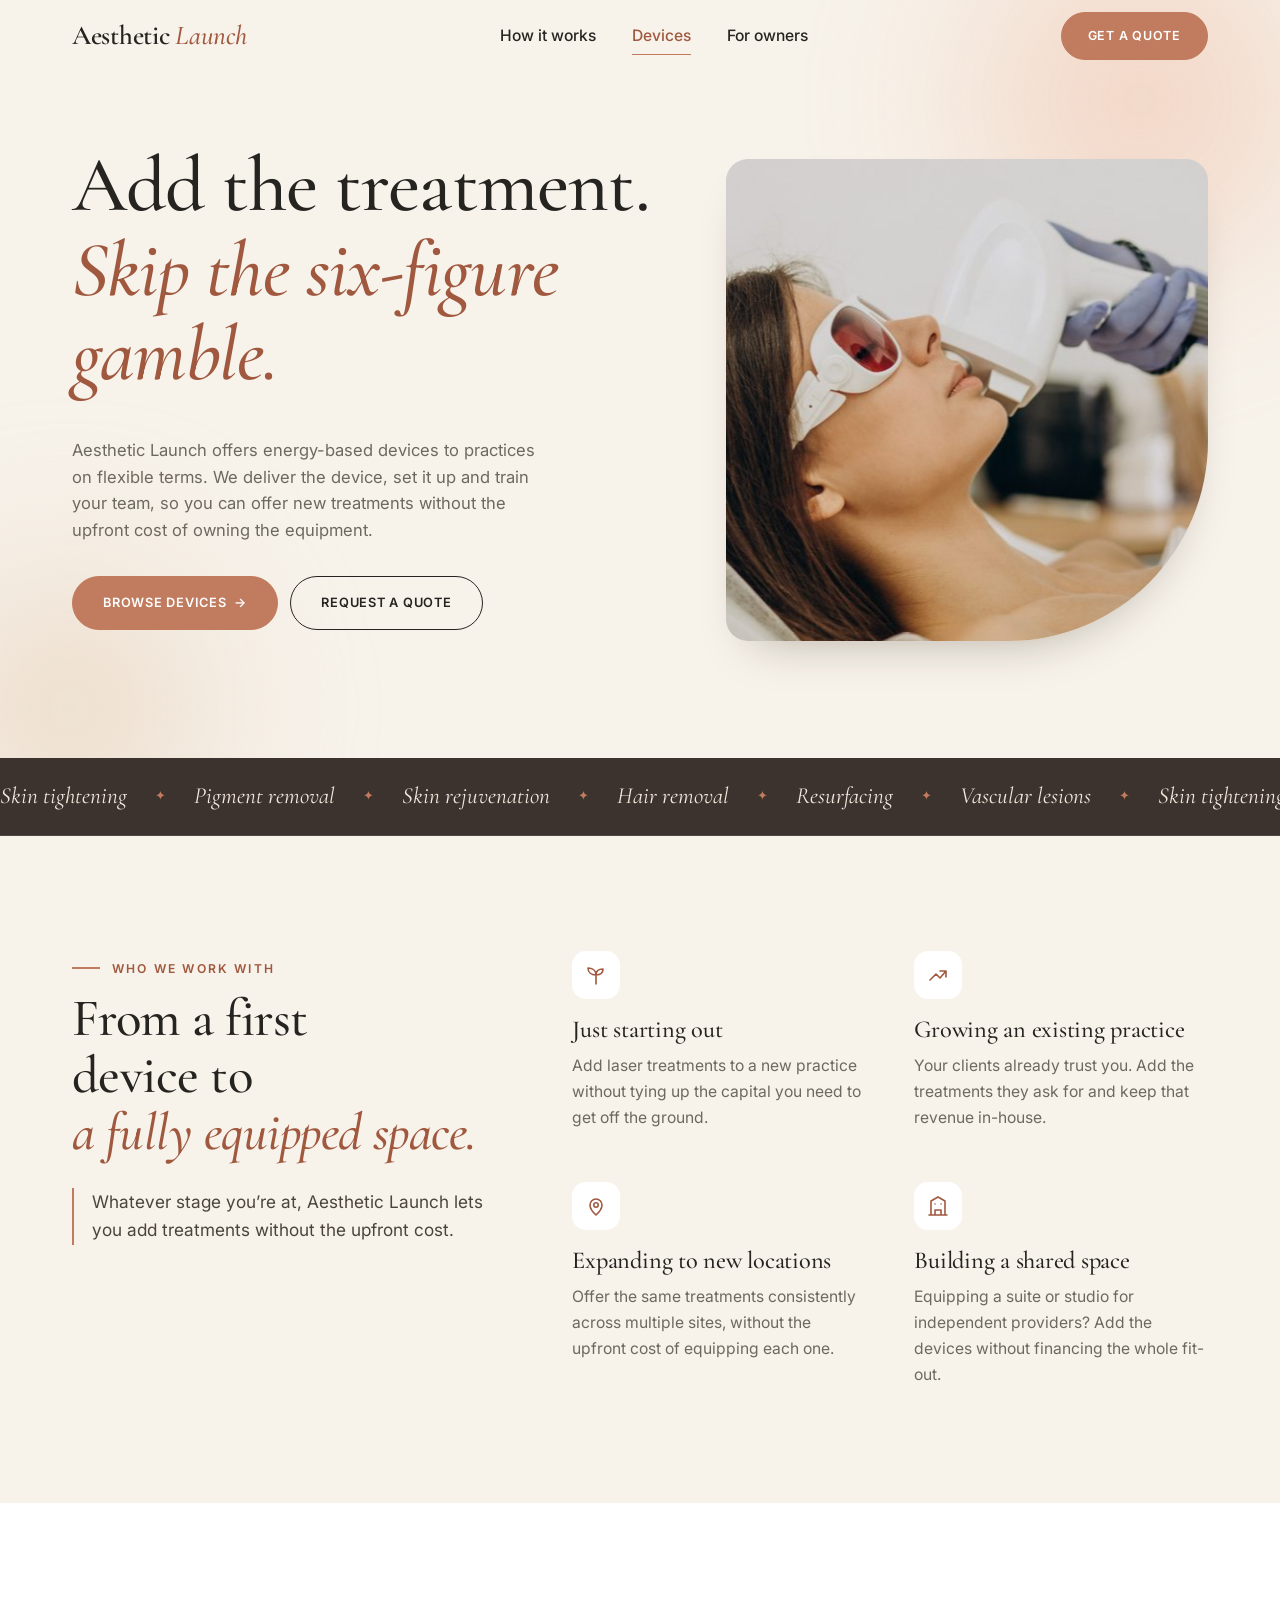
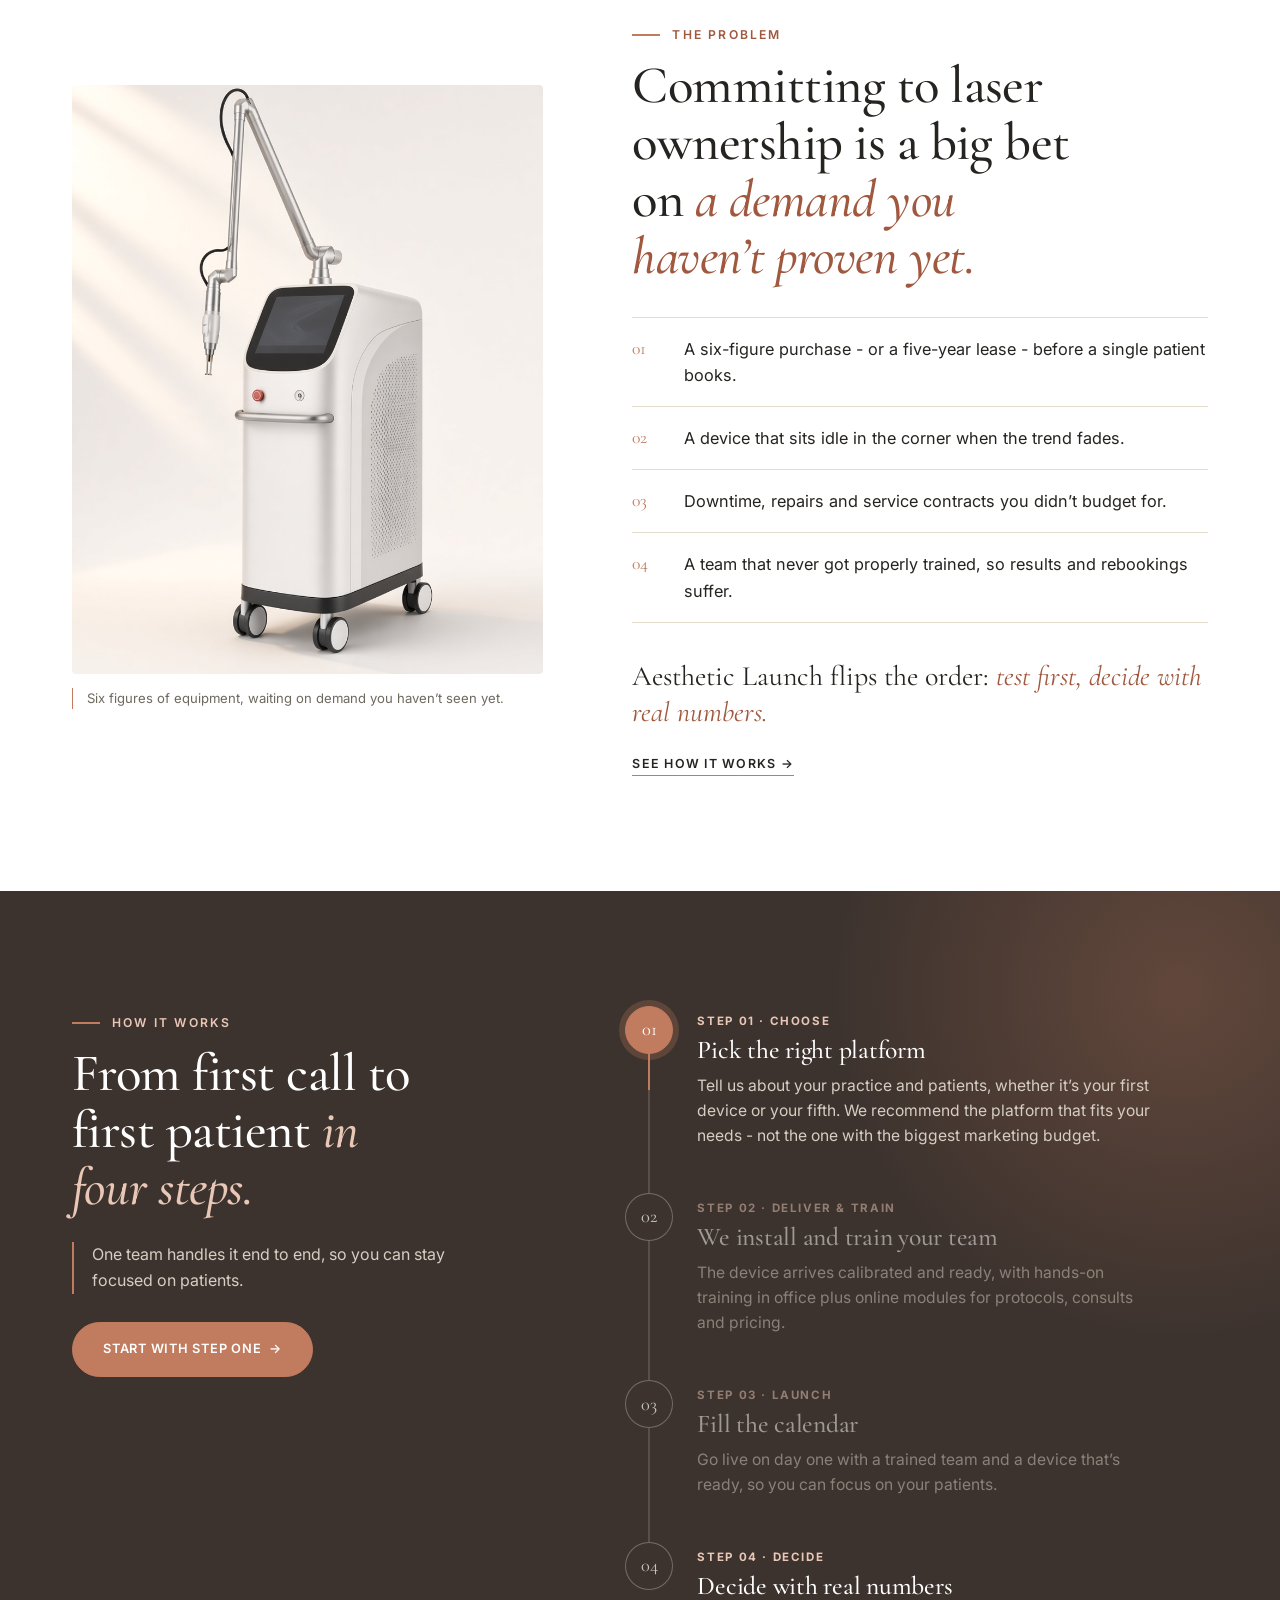
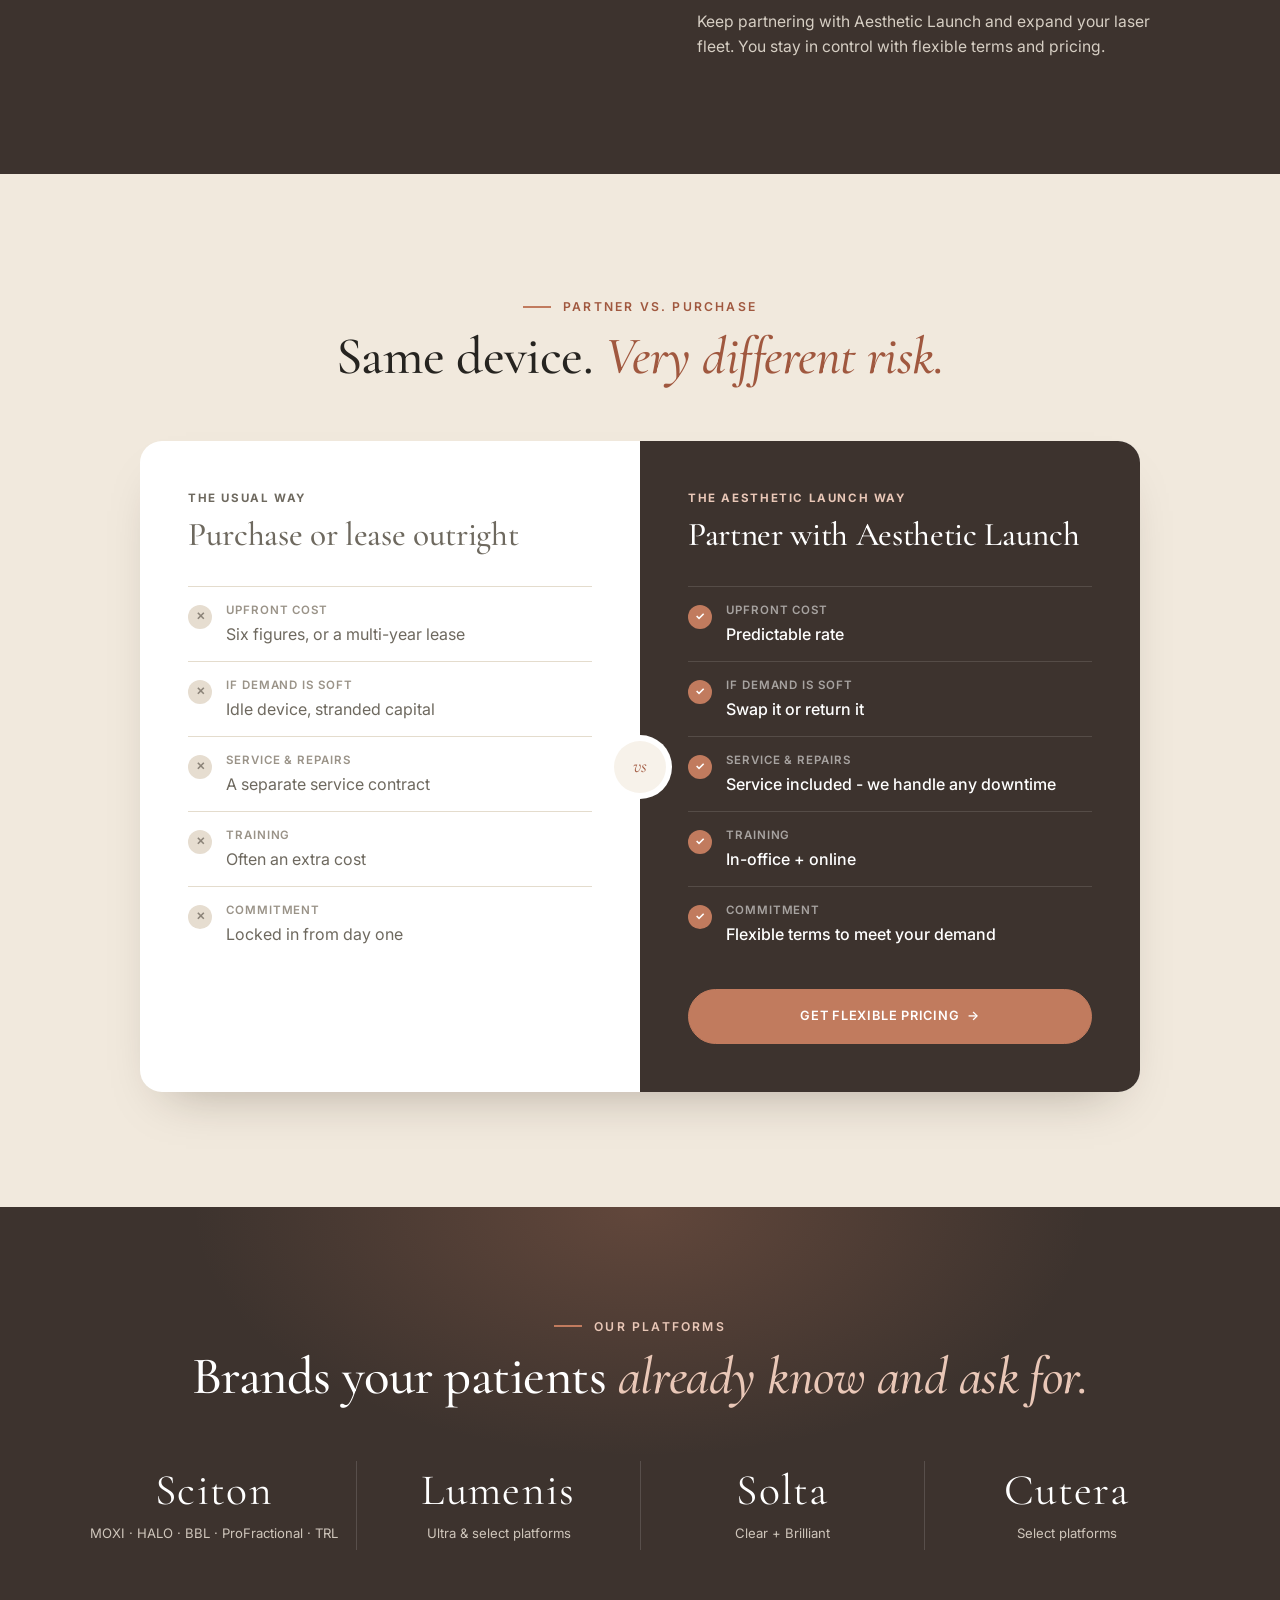
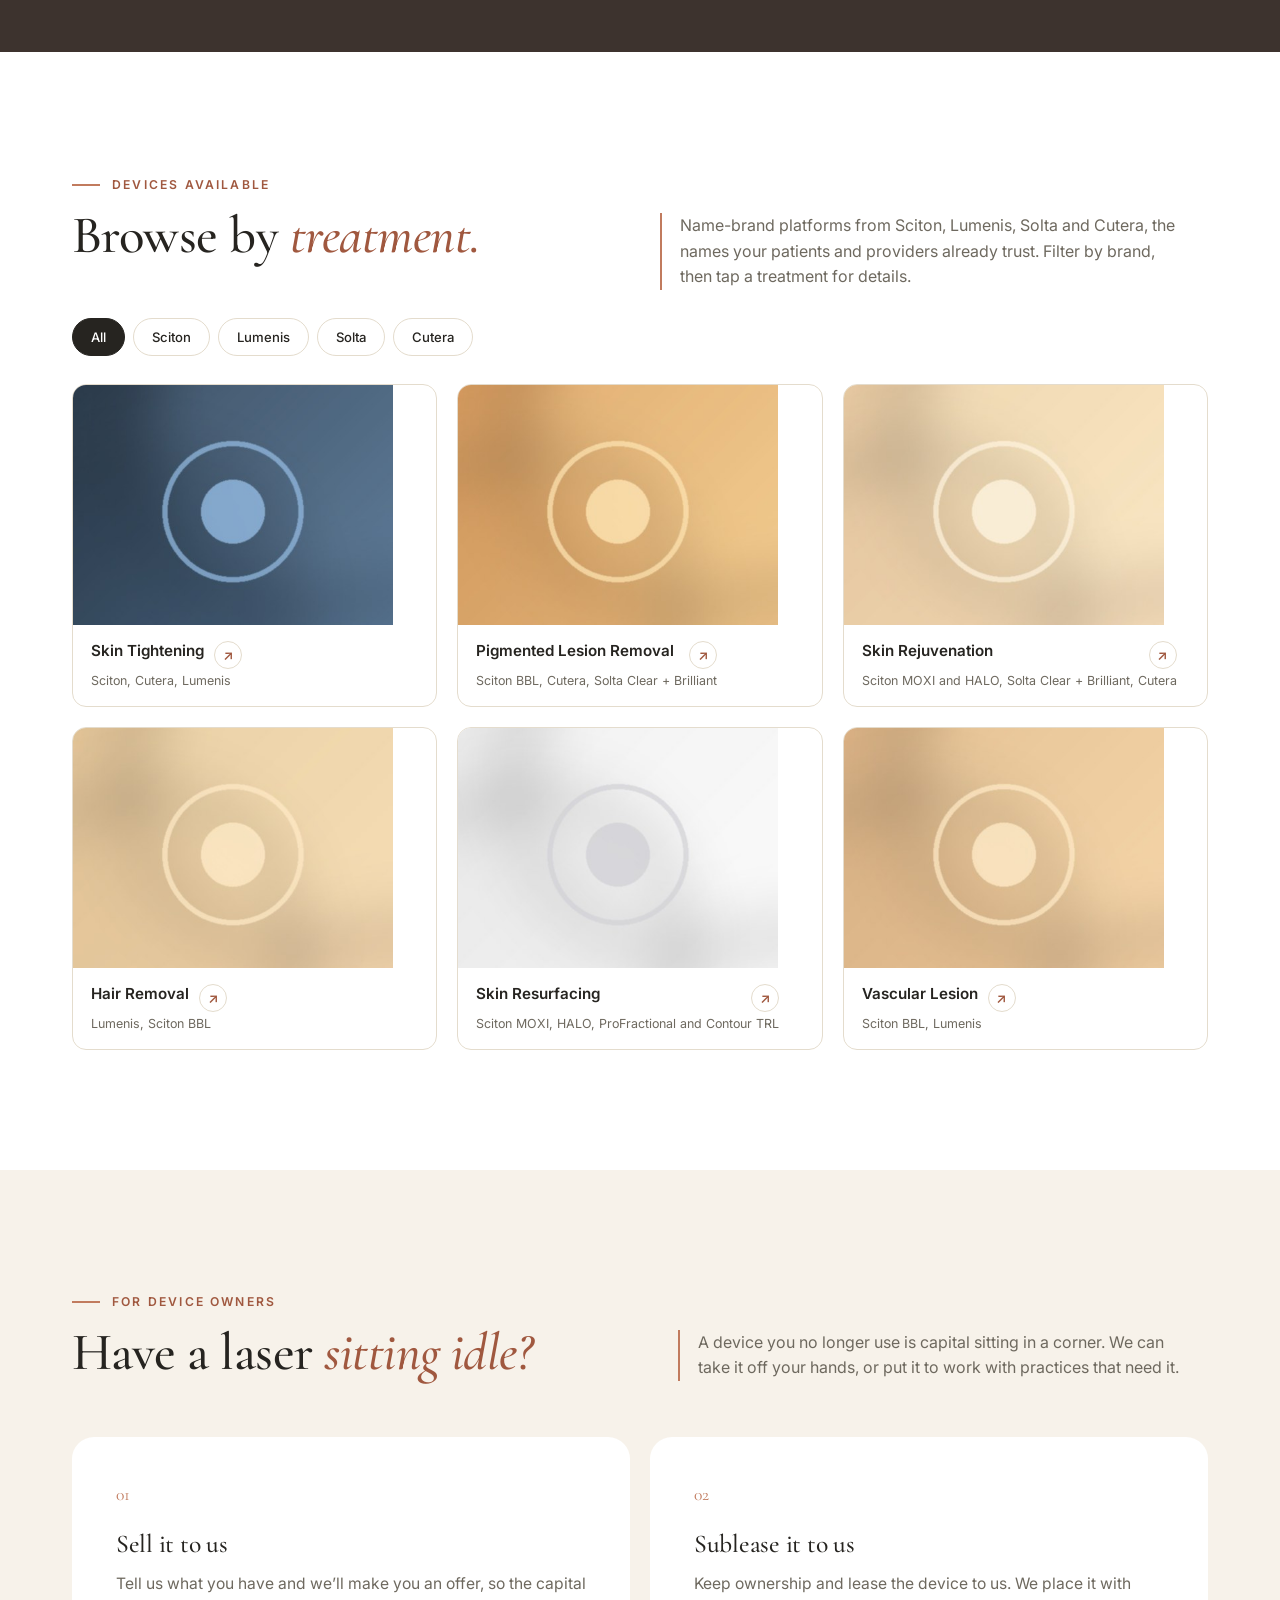
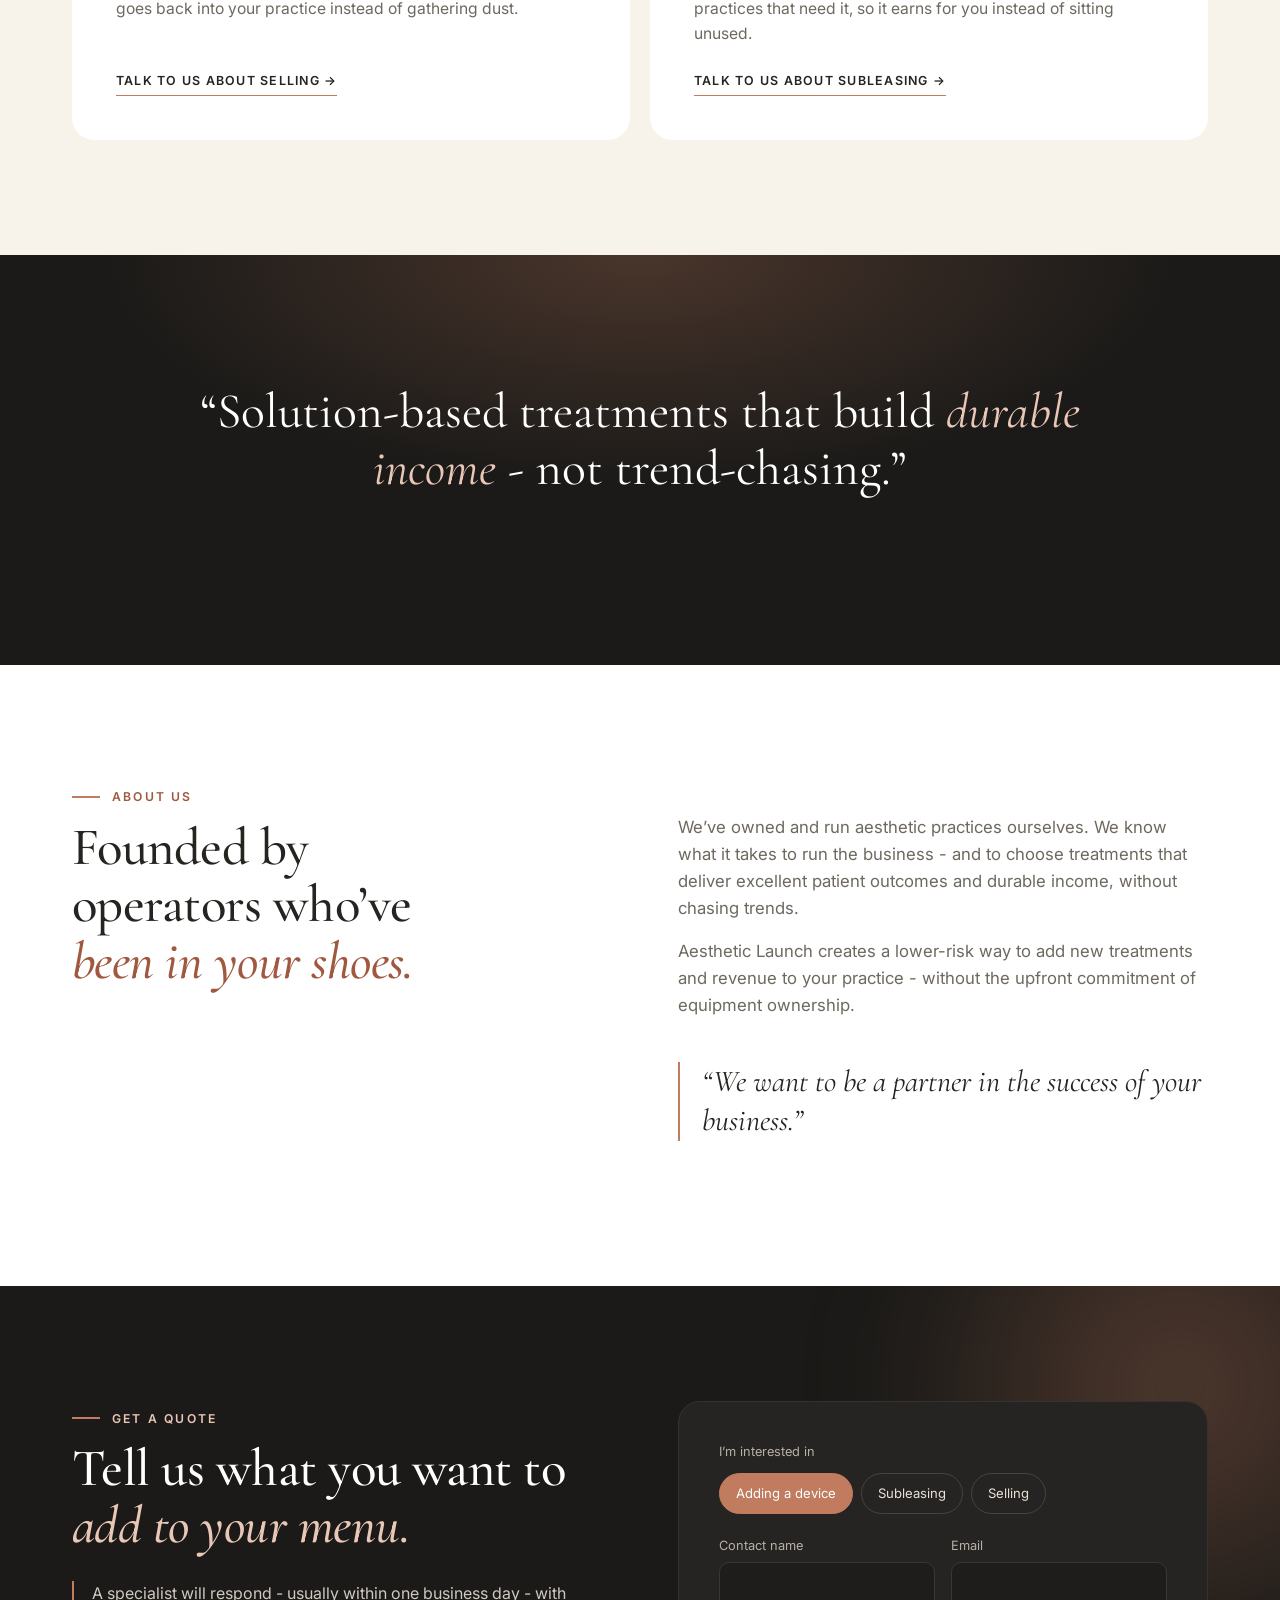
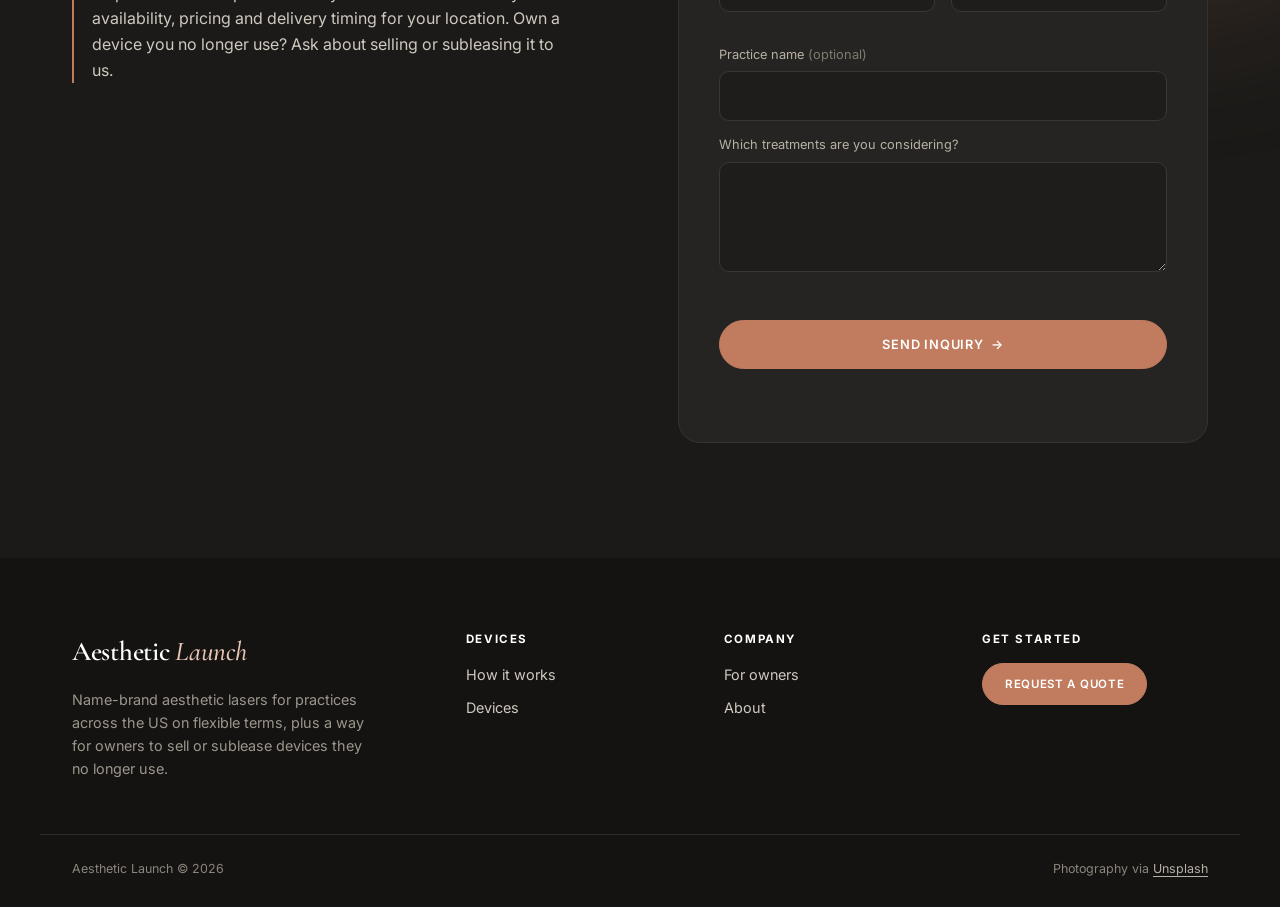
==== commit e5cde19d: "Update index.html" ====
--- a/index.html
+++ b/index.html
@@ -6,6 +6,9 @@
 <title>Aesthetic Launch - Add New Treatments. Prove the Demand.</title>
 <meta name="description" content="Aesthetic Launch offers name-brand lasers and energy-based devices on flexible terms, delivered anywhere in the US with installation, training and service included." />
 <meta name="theme-color" content="#f7f2ea" />
+<link rel="icon" href="favicon.svg" type="image/svg+xml" />
+<link rel="icon" href="favicon.ico" sizes="32x32" />
+<link rel="apple-touch-icon" href="apple-touch-icon.png" />
 
 <link rel="preconnect" href="https://images.unsplash.com">
 <link rel="preconnect" href="https://fonts.googleapis.com">
--- a/css/styles.css
+++ b/css/styles.css
@@ -73,6 +73,12 @@
   margin: 0 0 1em;
 }
 .eyebrow.light { color: var(--accent-soft); }
+/* shared section-label style: short terracotta dash before the label */
+.eyebrow { display: inline-flex; align-items: center; gap: 12px; font-size: .76rem; letter-spacing: .18em; font-weight: 600; }
+.eyebrow::before { content: ""; width: 28px; height: 2px; background: var(--accent); flex-shrink: 0; }
+.modal .eyebrow::before { display: none; }
+/* shared intro style: terracotta vertical line beside the intro line under a heading */
+.how-lede, .devices-intro, .services-head > p, .contact-intro { padding-left: 18px; border-left: 2px solid var(--accent); }
 .center { text-align: center; }
 
 .section-head { max-width: 760px; margin: 0 auto clamp(36px, 5vw, 56px); }
@@ -136,14 +142,14 @@
 .site-header.menu-open { backdrop-filter: none; -webkit-backdrop-filter: none; background: var(--cream); box-shadow: none; }
 .header-inner { display: flex; align-items: center; justify-content: space-between; height: var(--header-h); gap: 24px; }
 
-.logo { font-family: var(--serif); font-size: 1.45rem; font-weight: 600; white-space: nowrap; letter-spacing: -0.01em; position: relative; z-index: 2; }
+.logo { font-family: var(--serif); font-size: 1.7rem; font-weight: 600; white-space: nowrap; letter-spacing: -0.01em; position: relative; z-index: 2; }
 .logo span { font-style: italic; font-weight: 500; color: var(--accent-dark); }
 .logo.light { color: #fff; }
 .logo.light span { color: var(--accent-soft); }
 
-.main-nav { display: flex; gap: clamp(16px, 2.2vw, 30px); flex: 1; justify-content: center; align-items: center; }
+.main-nav { display: flex; gap: clamp(20px, 2.8vw, 40px); flex: 1; justify-content: center; align-items: center; }
 .main-nav a:not(.btn) {
-  font-size: 0.8rem; font-weight: 500; color: var(--ink); position: relative; padding: 6px 0;
+  font-size: 0.98rem; font-weight: 500; color: var(--ink); position: relative; padding: 6px 0;
 }
 .main-nav a:not(.btn)::after {
   content: ""; position: absolute; left: 0; right: 0; bottom: 0; height: 1px;
@@ -154,7 +160,7 @@
 .main-nav a.is-current { color: var(--accent-dark); }
 .mobile-only { display: none; }
 
-.header-cta { flex-shrink: 0; }
+.header-cta { flex-shrink: 0; padding: 13px 26px; font-size: .78rem; }
 
 .nav-toggle {
   display: none; flex-direction: column; justify-content: center; gap: 6px;
@@ -209,6 +215,13 @@
 .float-icon { width: 34px; height: 34px; border-radius: 50%; background: var(--accent); color: #fff !important; display: grid; place-items: center; font-weight: 700; flex-shrink: 0; }
 .float-kicker { font-size: 0.68rem; font-weight: 700; letter-spacing: .12em; text-transform: uppercase; color: var(--accent-dark) !important; }
 @keyframes float { 0%,100% { transform: translateY(0); } 50% { transform: translateY(-10px); } }
+/* Hero intro motion */
+.hero-word { display: inline-block; opacity: 0; transform: translateY(0.35em); filter: blur(6px); animation: heroWord .9s var(--ease) forwards; }
+@keyframes heroWord { to { opacity: 1; transform: none; filter: blur(0); } }
+.hero-img-wrap img { animation: heroZoom 3.2s cubic-bezier(.2,.6,.2,1) both; }
+@keyframes heroZoom { from { transform: scale(1.22); } to { transform: scale(1.06); } }
+.js .hero .lede.reveal { transition-delay: .75s !important; }
+.js .hero .button-row.reveal { transition-delay: .95s !important; }
 
 /* =========================================================
    Marquee
@@ -242,7 +255,7 @@
 .fit-layout { display: grid; grid-template-columns: .8fr 1.2fr; gap: clamp(36px, 6vw, 96px); align-items: start; }
 .fit-layout .fit-head { text-align: left; margin: 0; position: sticky; top: calc(var(--header-h) + 40px); }
 .fit-layout .fit-head h2 { margin: 0 0 .5em; }
-.fit-layout .fit-head p:not(.eyebrow) { color: var(--muted); max-width: 38ch; margin: 0; }
+.fit-layout .fit-head p:not(.eyebrow) { color: #4a443d; font-size: 1.08rem; line-height: 1.65; font-weight: 400; max-width: 38ch; margin: 0; padding-left: 18px; border-left: 2px solid var(--accent); }
 .aud-grid { display: grid; grid-template-columns: 1fr 1fr; gap: clamp(32px, 4vw, 52px) clamp(28px, 4vw, 48px); }
 .aud-icon { width: 48px; height: 48px; border-radius: 14px; background: #fff; color: var(--accent-dark); display: grid; place-items: center; margin-bottom: 18px; transition: background .3s, color .3s, transform .3s var(--ease); }
 .aud:hover .aud-icon { background: var(--accent); color: #fff; transform: translateY(-3px); }
@@ -359,7 +372,7 @@
 .chip:hover { border-color: var(--ink); }
 .chip.is-active { background: var(--ink); border-color: var(--ink); color: #fff; }
 
-.devices-grid { display: grid; grid-template-columns: repeat(4, 1fr); gap: 20px; margin-bottom: 48px; }
+.devices-grid { display: grid; grid-template-columns: repeat(3, 1fr); gap: 20px; margin-bottom: 48px; }
 .device-card {
   position: relative; display: flex; flex-direction: column; text-align: left;
   background: #fff; border: 1px solid var(--border); border-radius: var(--radius); padding: 0; overflow: hidden;
@@ -370,7 +383,7 @@
 .device-card.is-entering { animation: cardIn .45s var(--ease) both; }
 @keyframes cardIn { from { opacity: 0; transform: scale(.96); } to { opacity: 1; transform: none; } }
 .device-card:hover, .device-card:focus-visible { transform: translateY(-6px); box-shadow: var(--shadow); }
-.device-img { display: block; overflow: hidden; aspect-ratio: 1 / 1; background: var(--cream); }
+.device-img { display: block; overflow: hidden; aspect-ratio: 4 / 3; background: var(--cream); }
 .device-img img { width: 100%; height: 100%; object-fit: cover; transition: transform .8s var(--ease); }
 .device-card:hover .device-img img { transform: scale(1.07); }
 .device-card-body { display: block; padding: 16px 18px 18px; }
@@ -619,7 +632,6 @@
    ========================================================= */
 @media (max-width: 1080px) {
   .main-nav { gap: 18px; }
-  .devices-grid { grid-template-columns: repeat(3, 1fr); }
 }
 
 @media (max-width: 980px) {
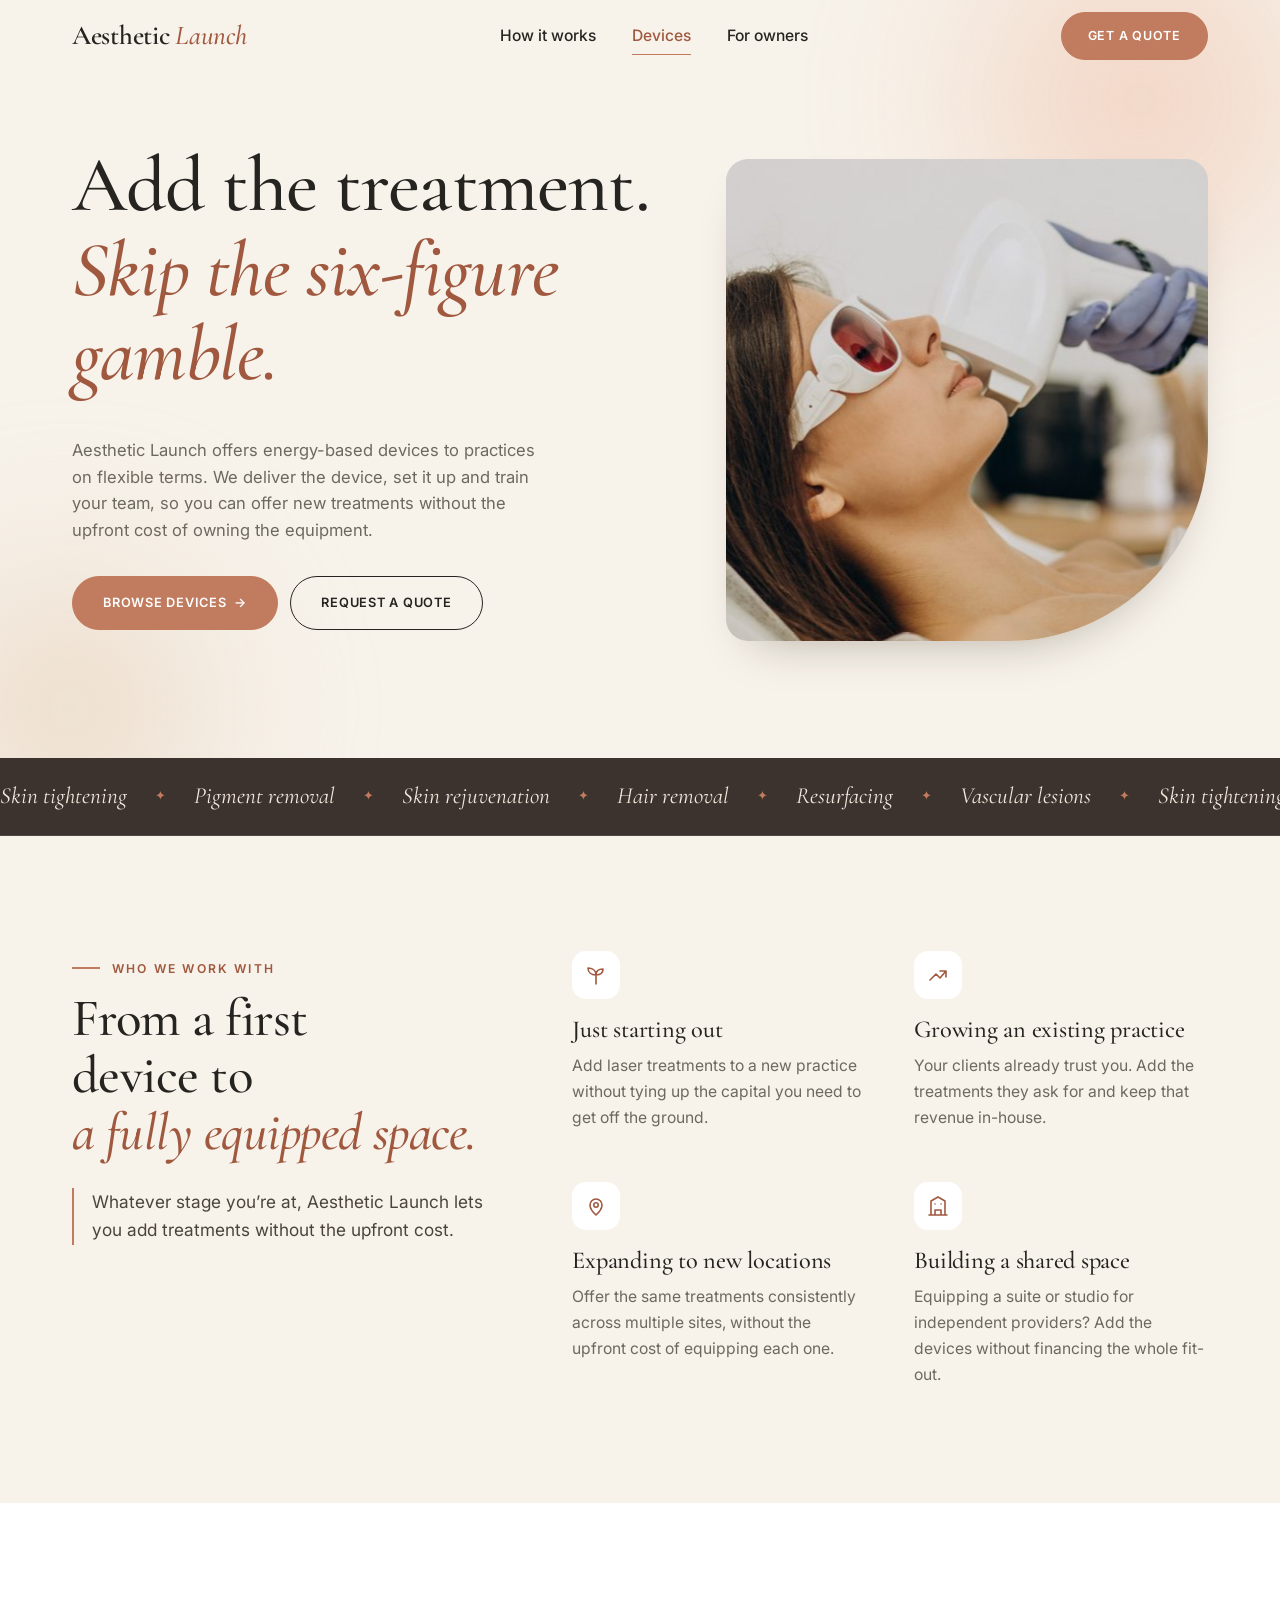
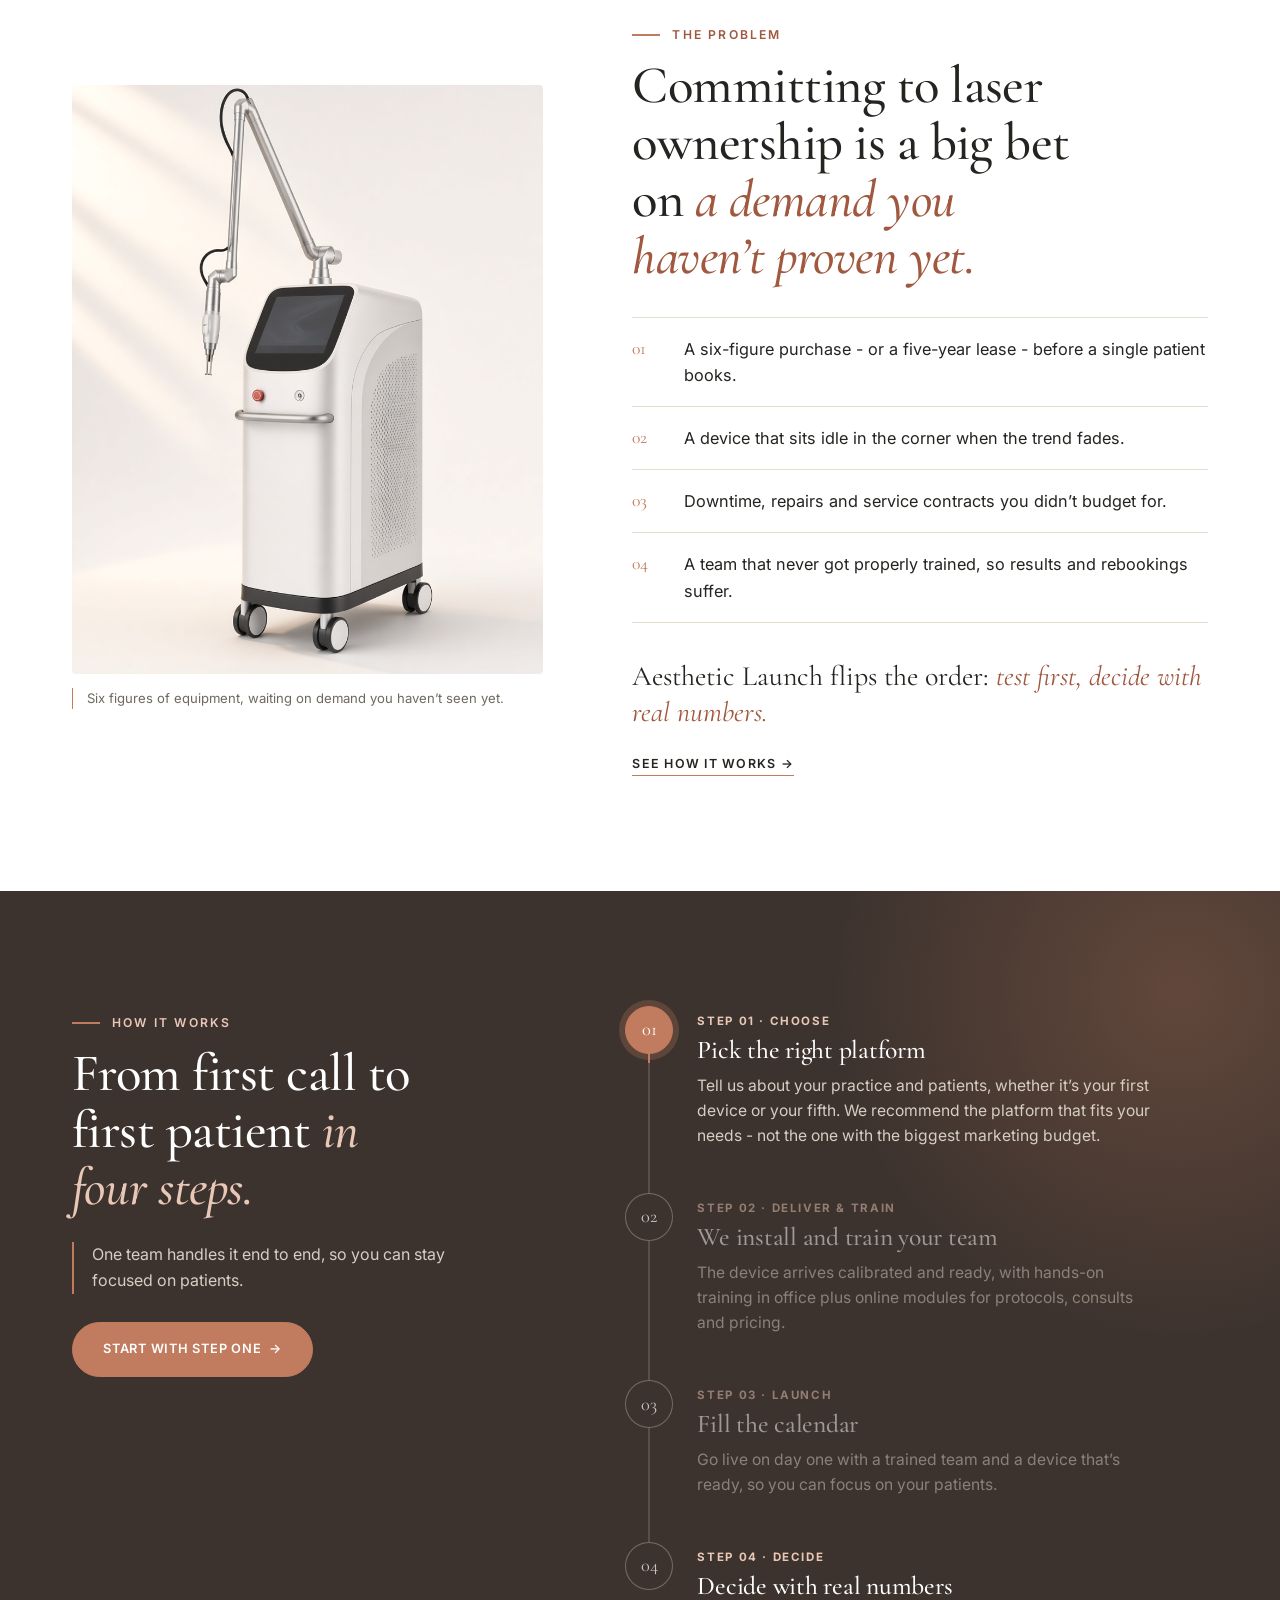
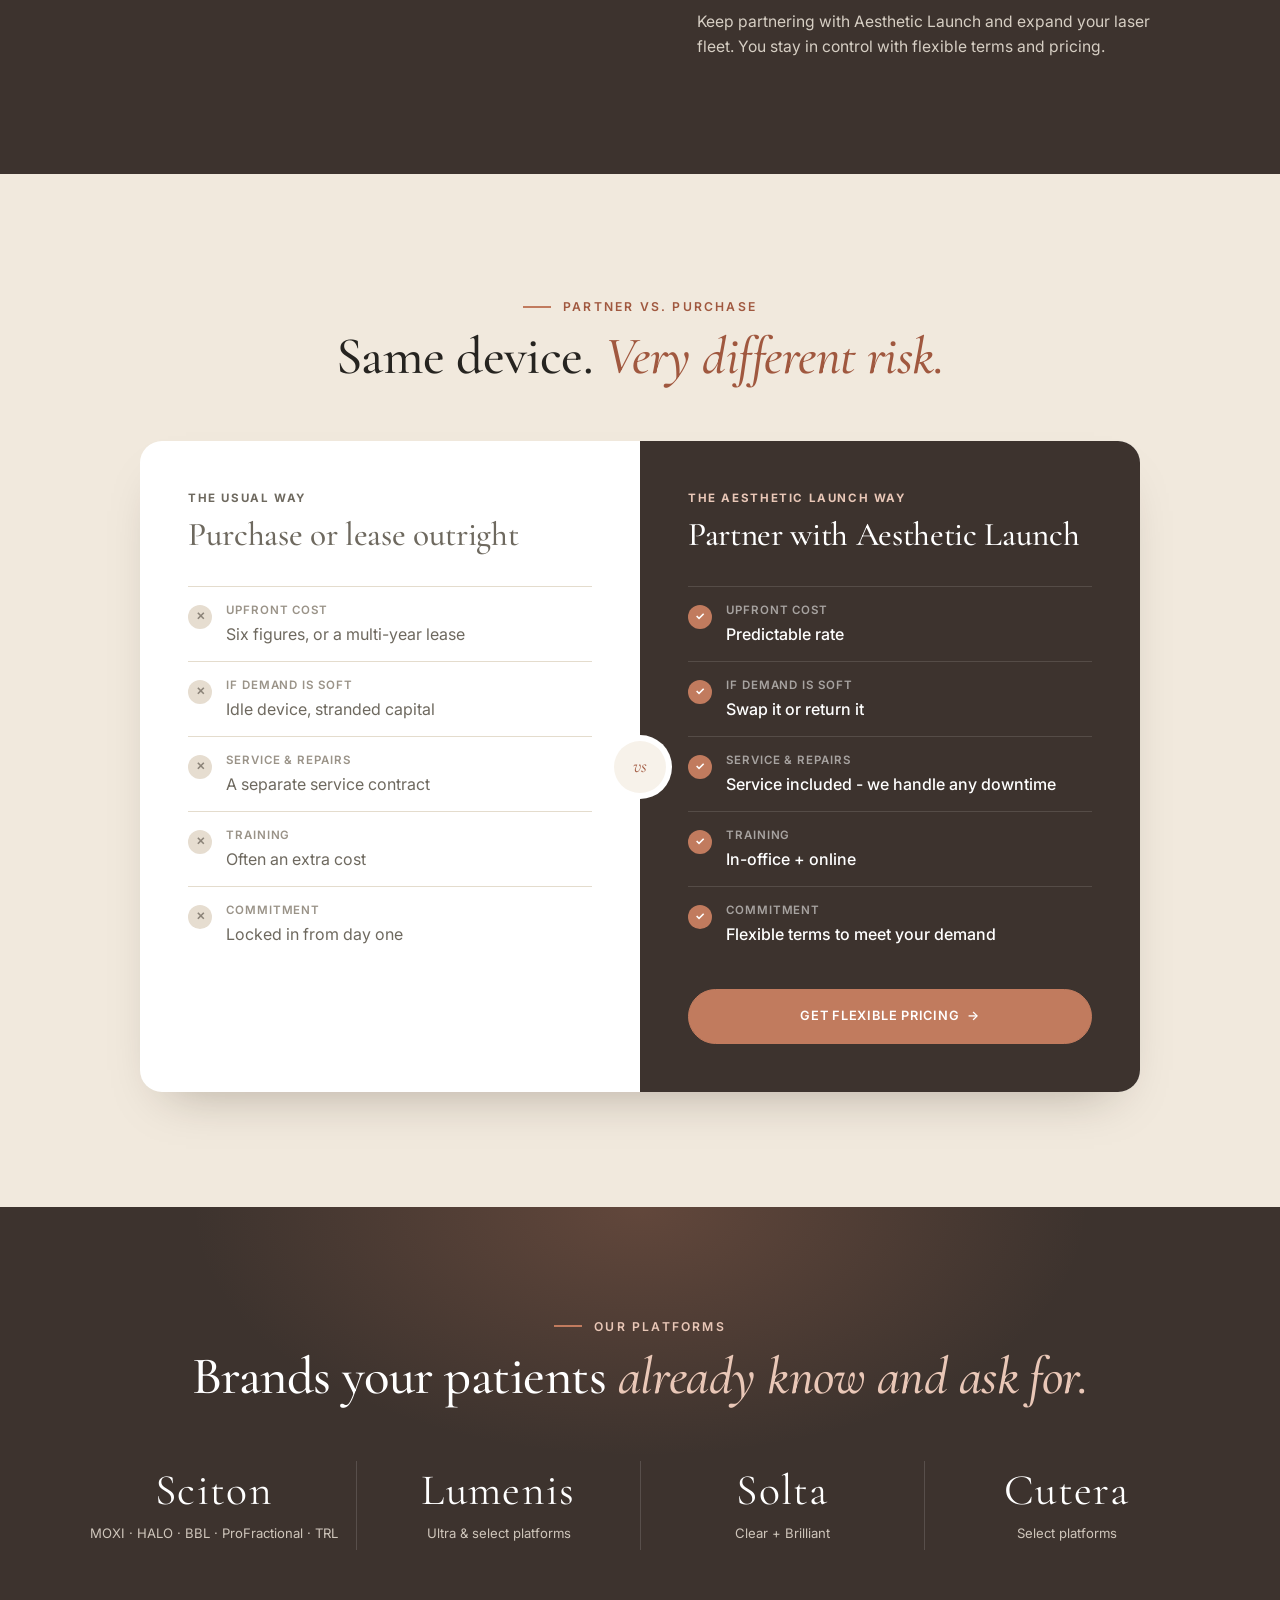
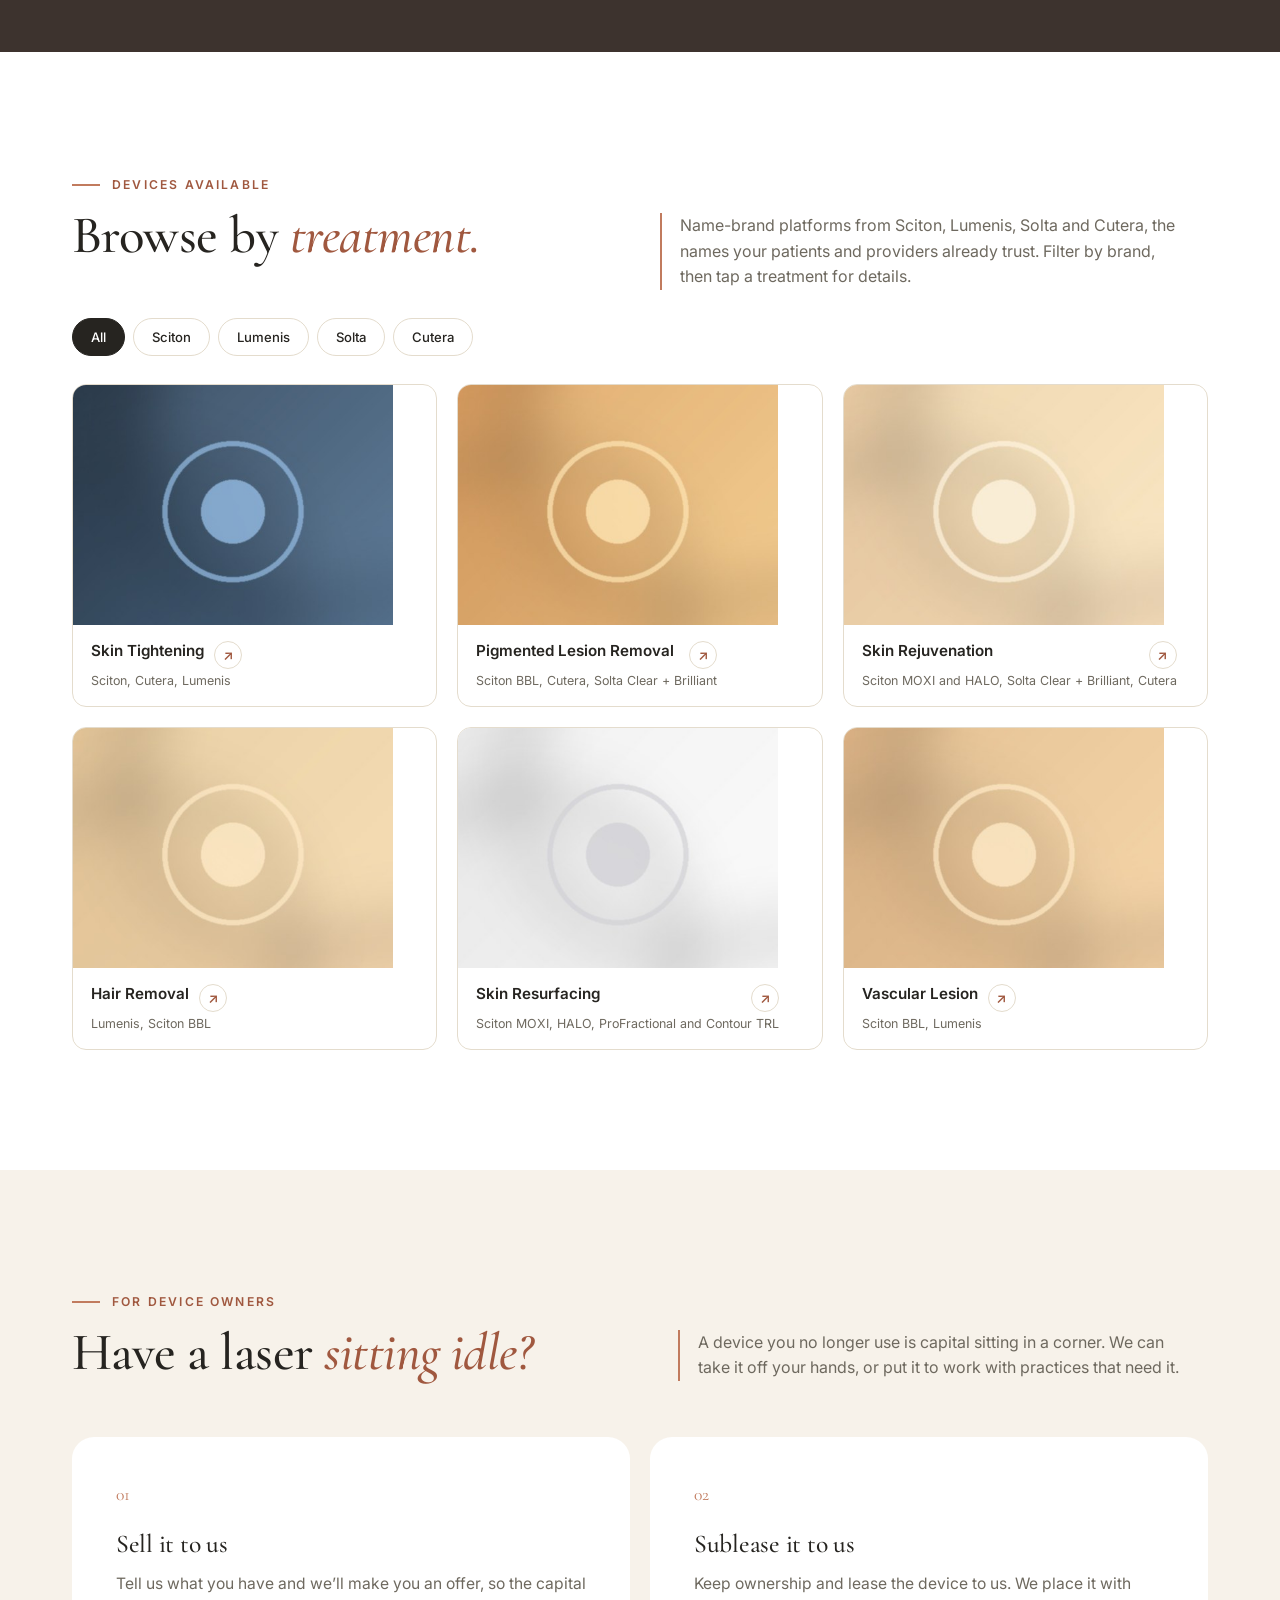
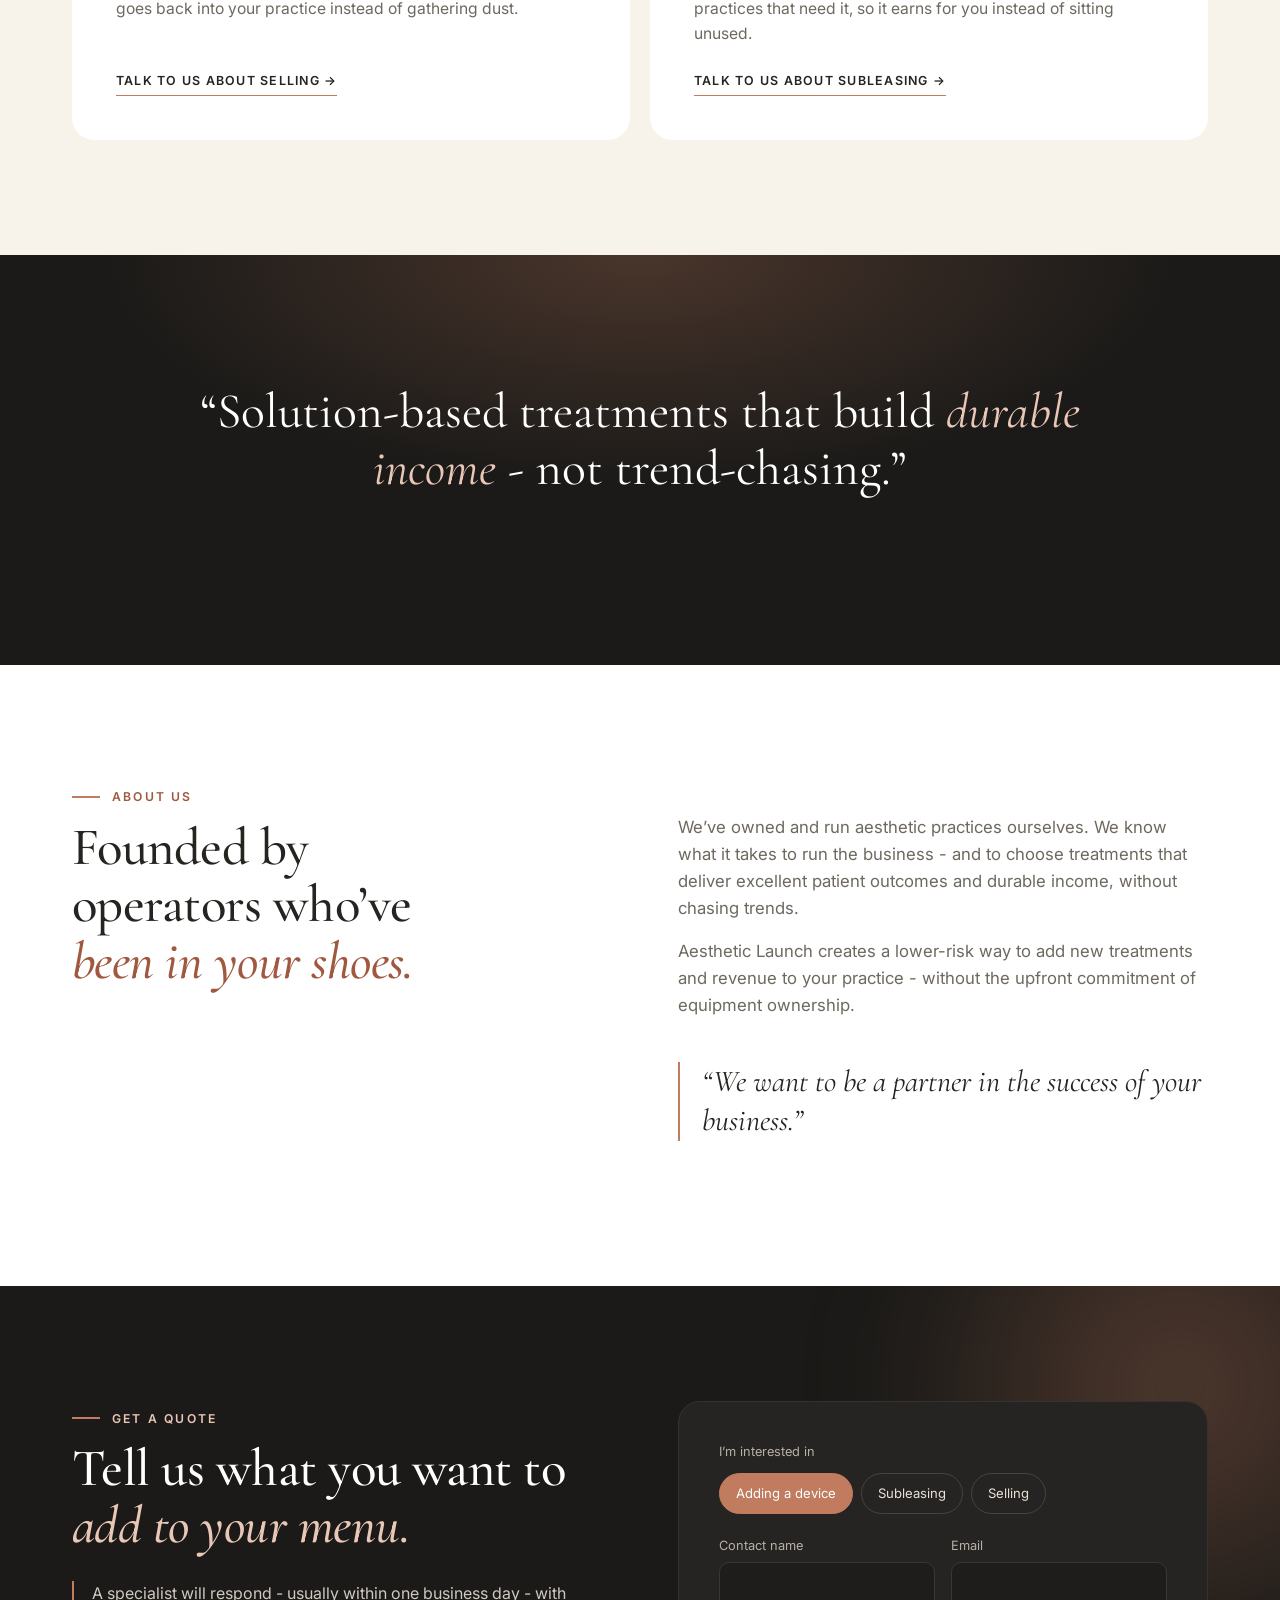
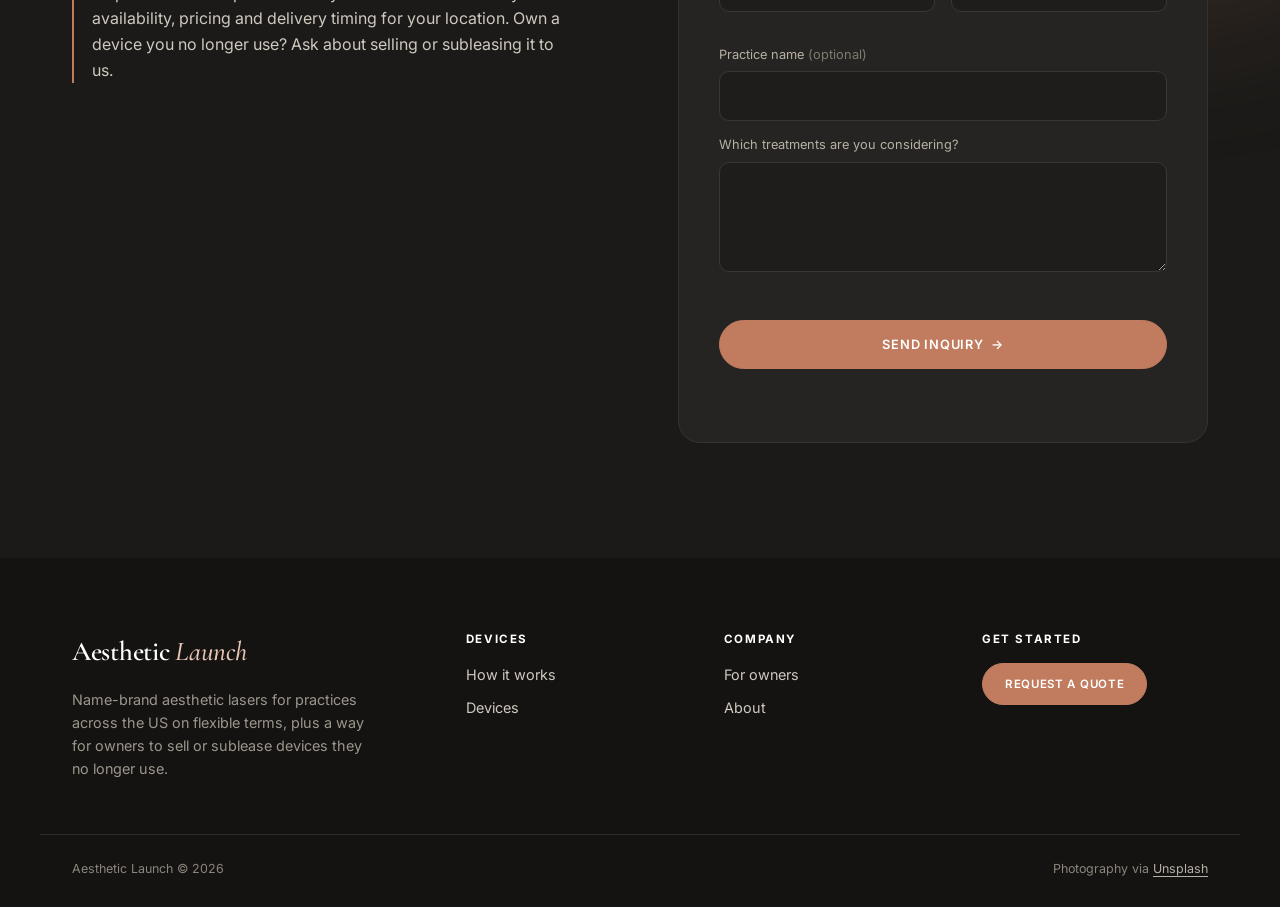
==== commit 7704c89b: "Update index.html" ====
--- a/index.html
+++ b/index.html
@@ -378,7 +378,7 @@
         <p class="contact-intro">A specialist will respond - usually within one business day - with availability, pricing and delivery timing for your location. Own a device you no longer use? Ask about selling or subleasing it to us.</p>
       </div>
 
-      <form id="inquiry-form" class="inquiry-form" action="https://formspree.io/f/YOUR_FORM_ID" method="POST" novalidate>
+      <form id="inquiry-form" class="inquiry-form" action="https://formspree.io/f/mkjjjbjn" method="POST" novalidate>
         <fieldset class="interest">
           <legend>I&rsquo;m interested in</legend>
           <div class="interest-chips">
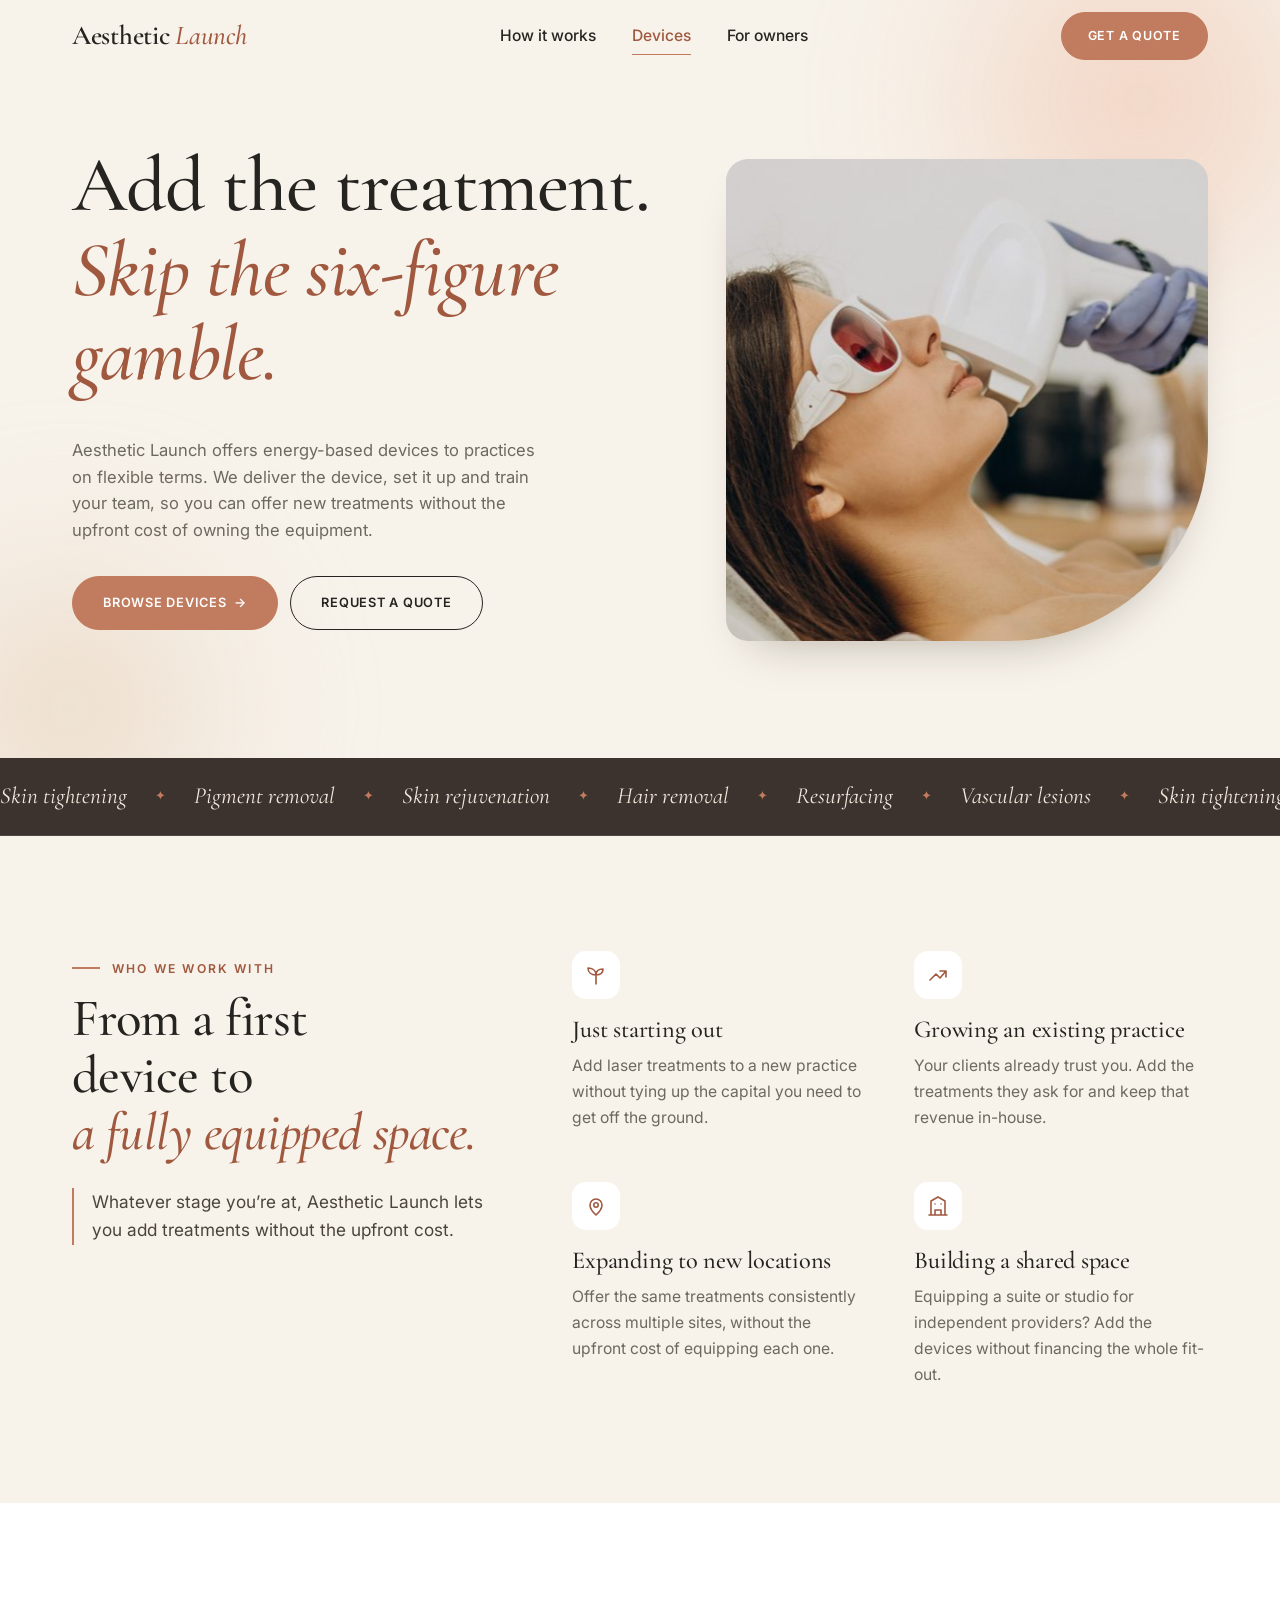
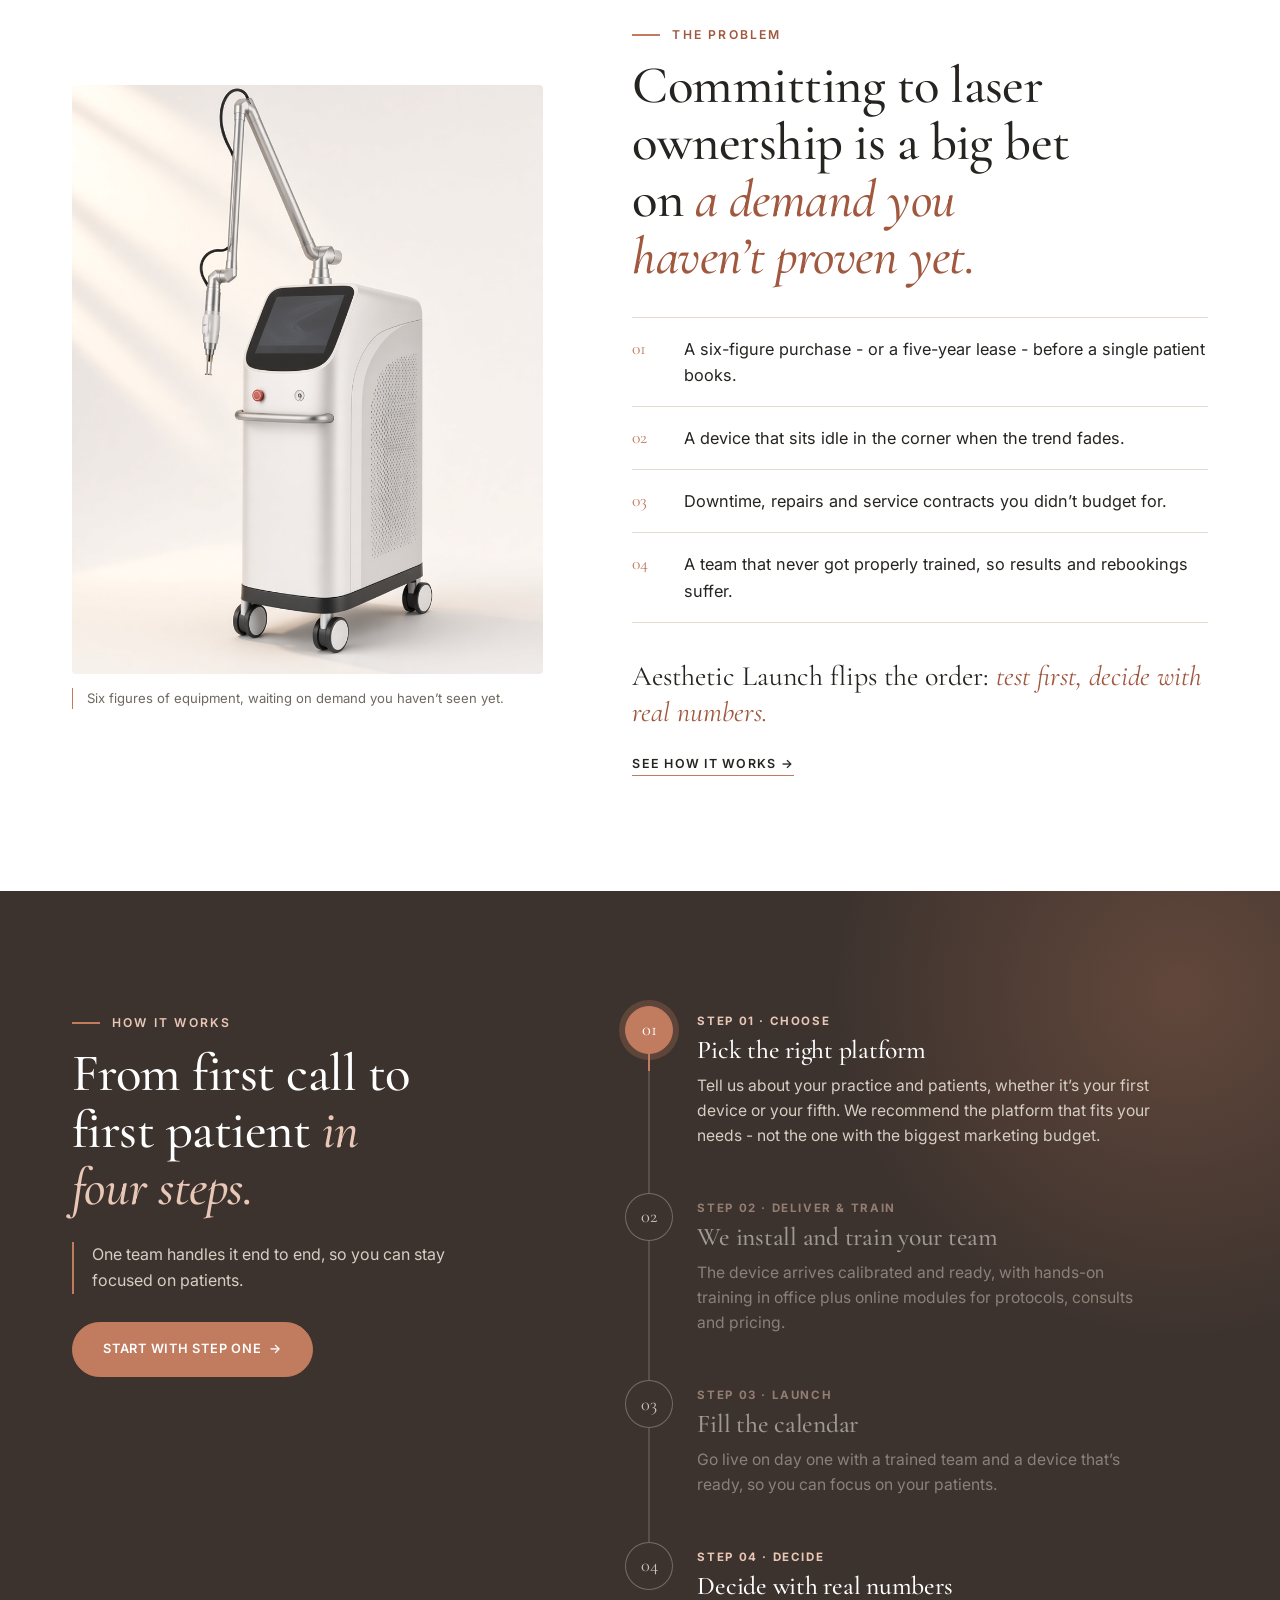
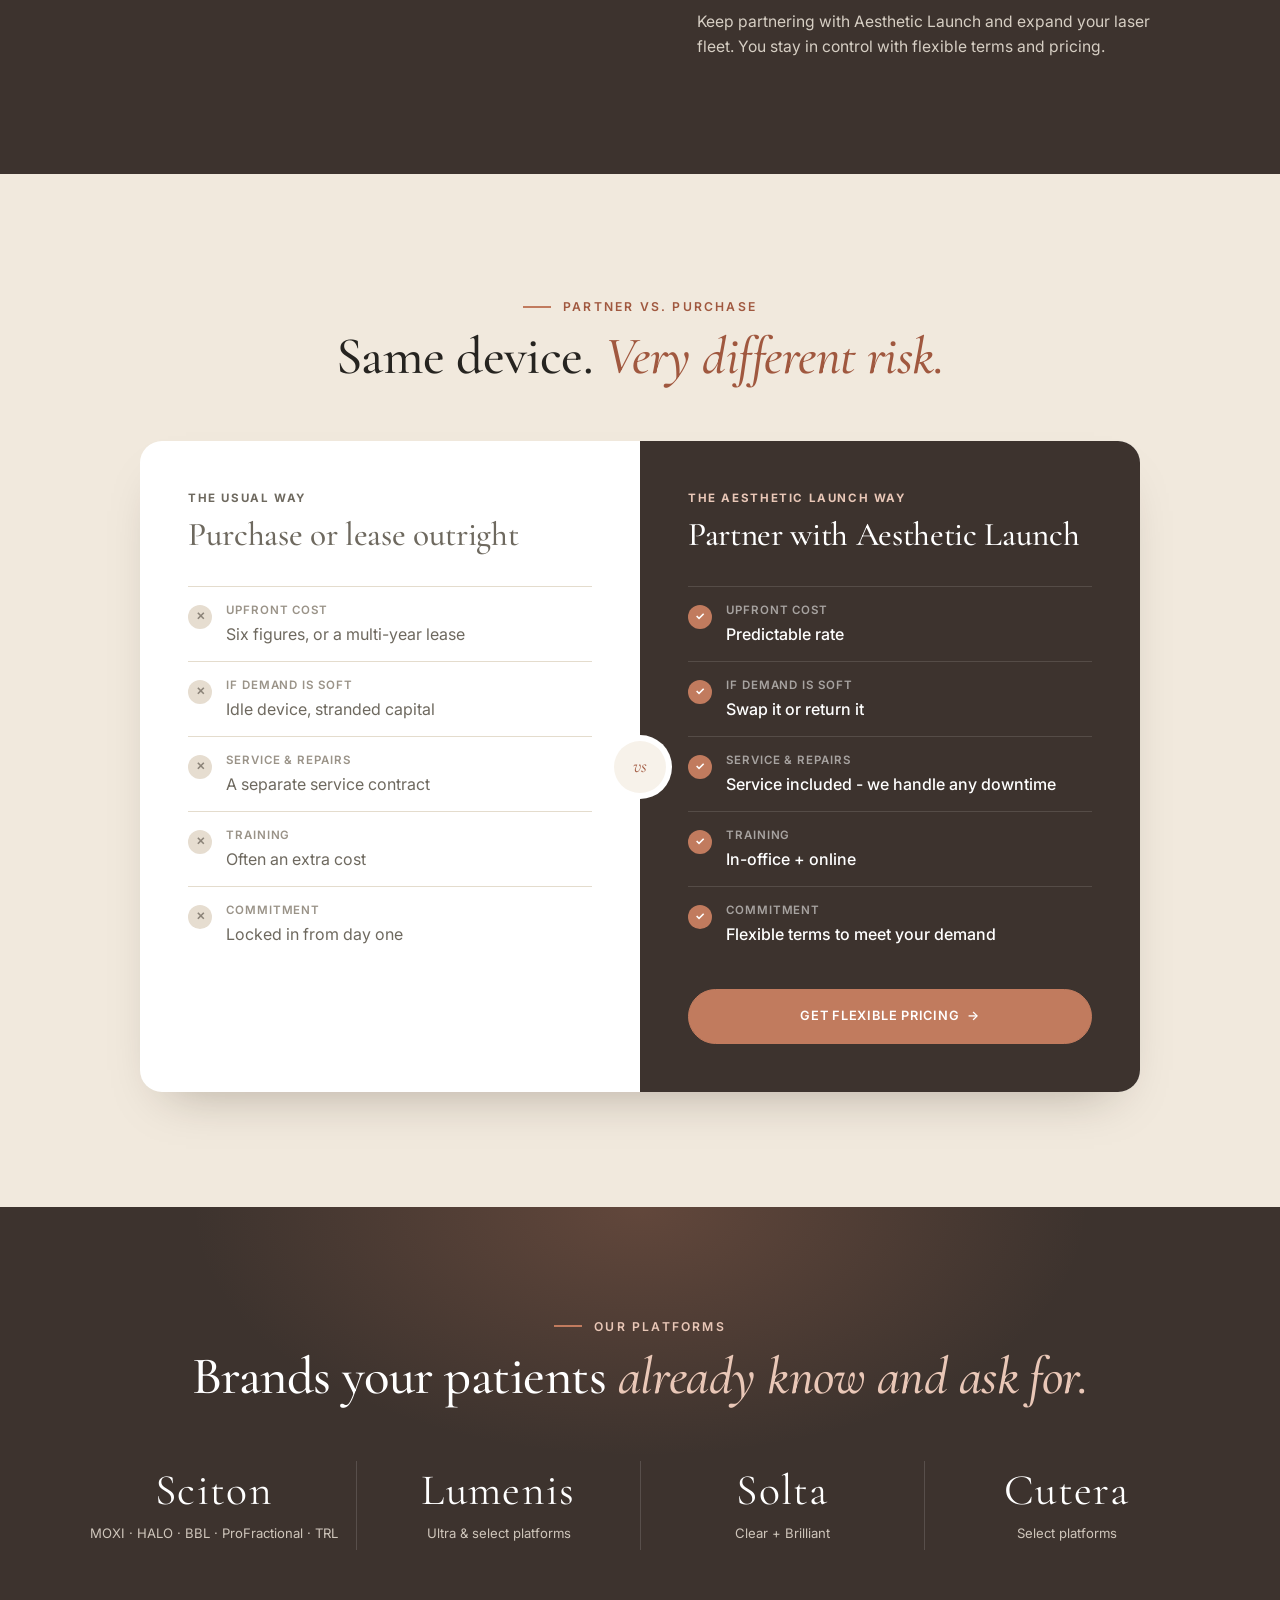
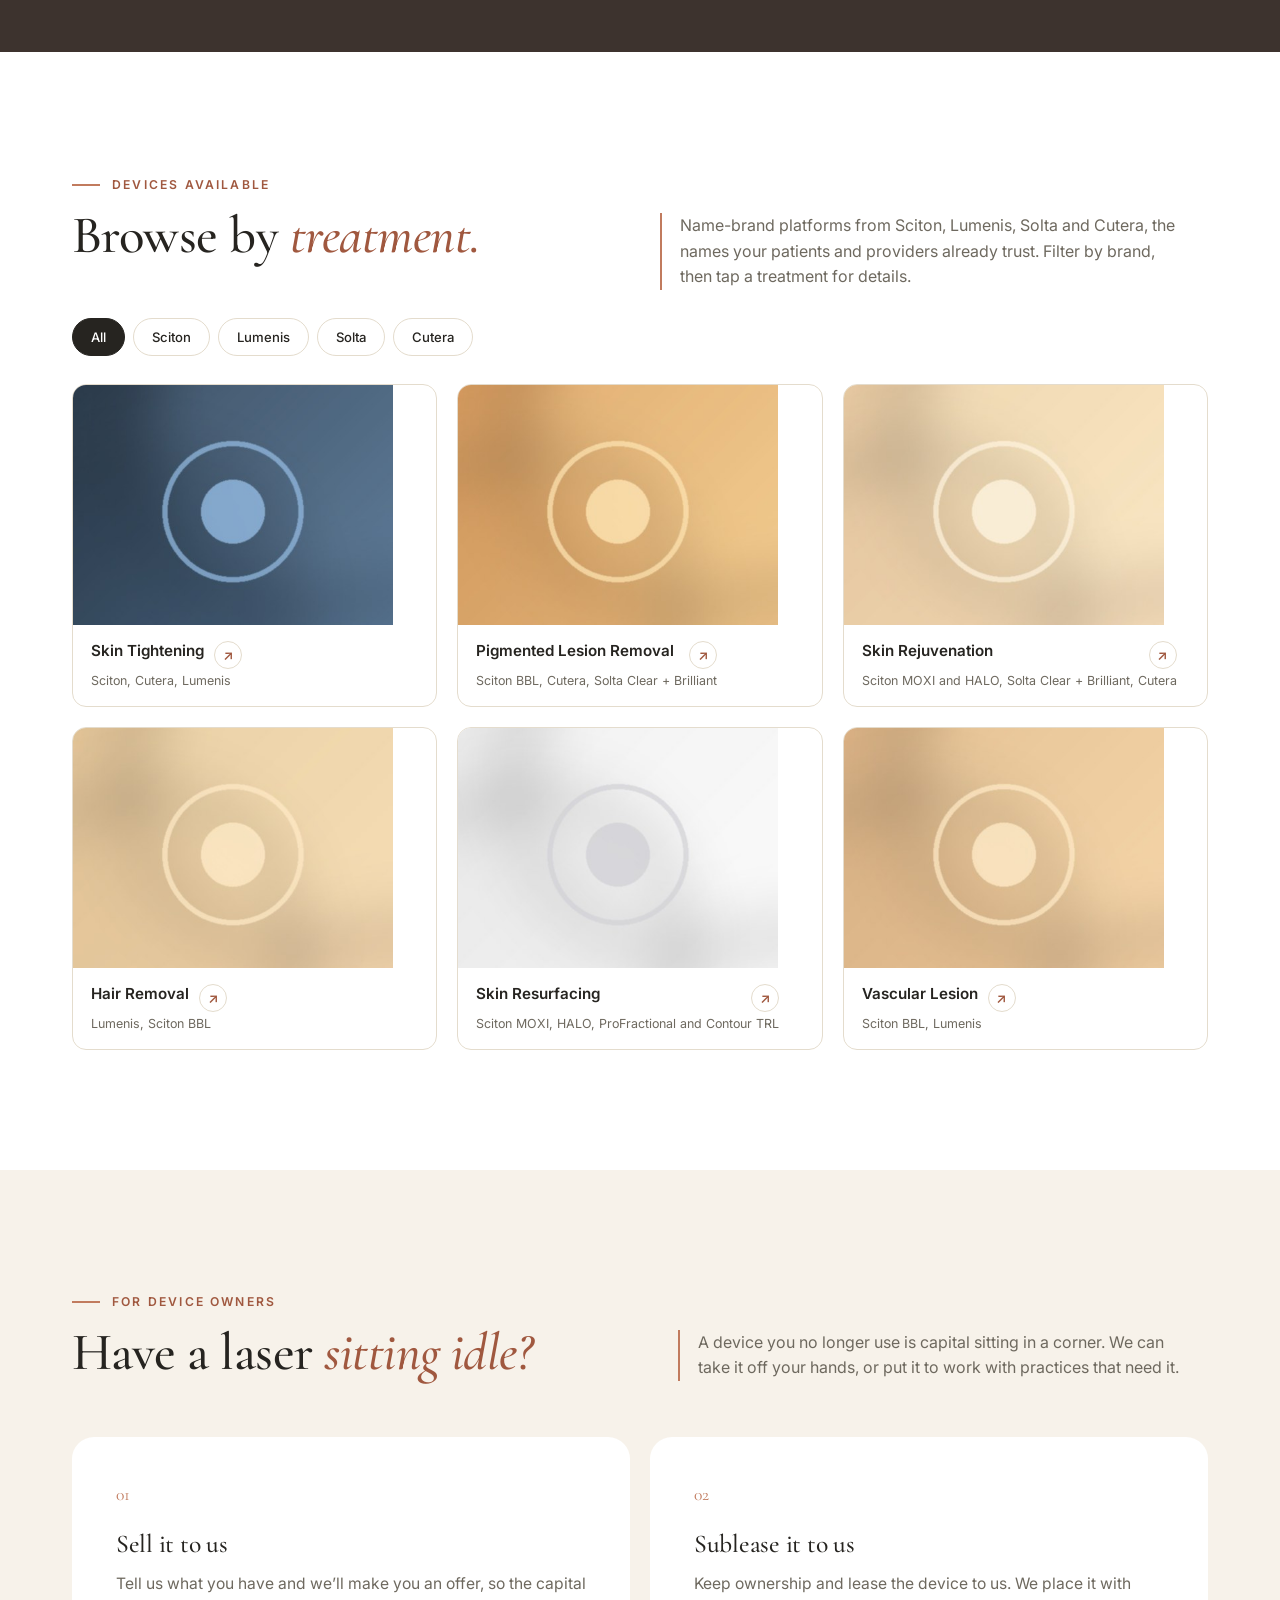
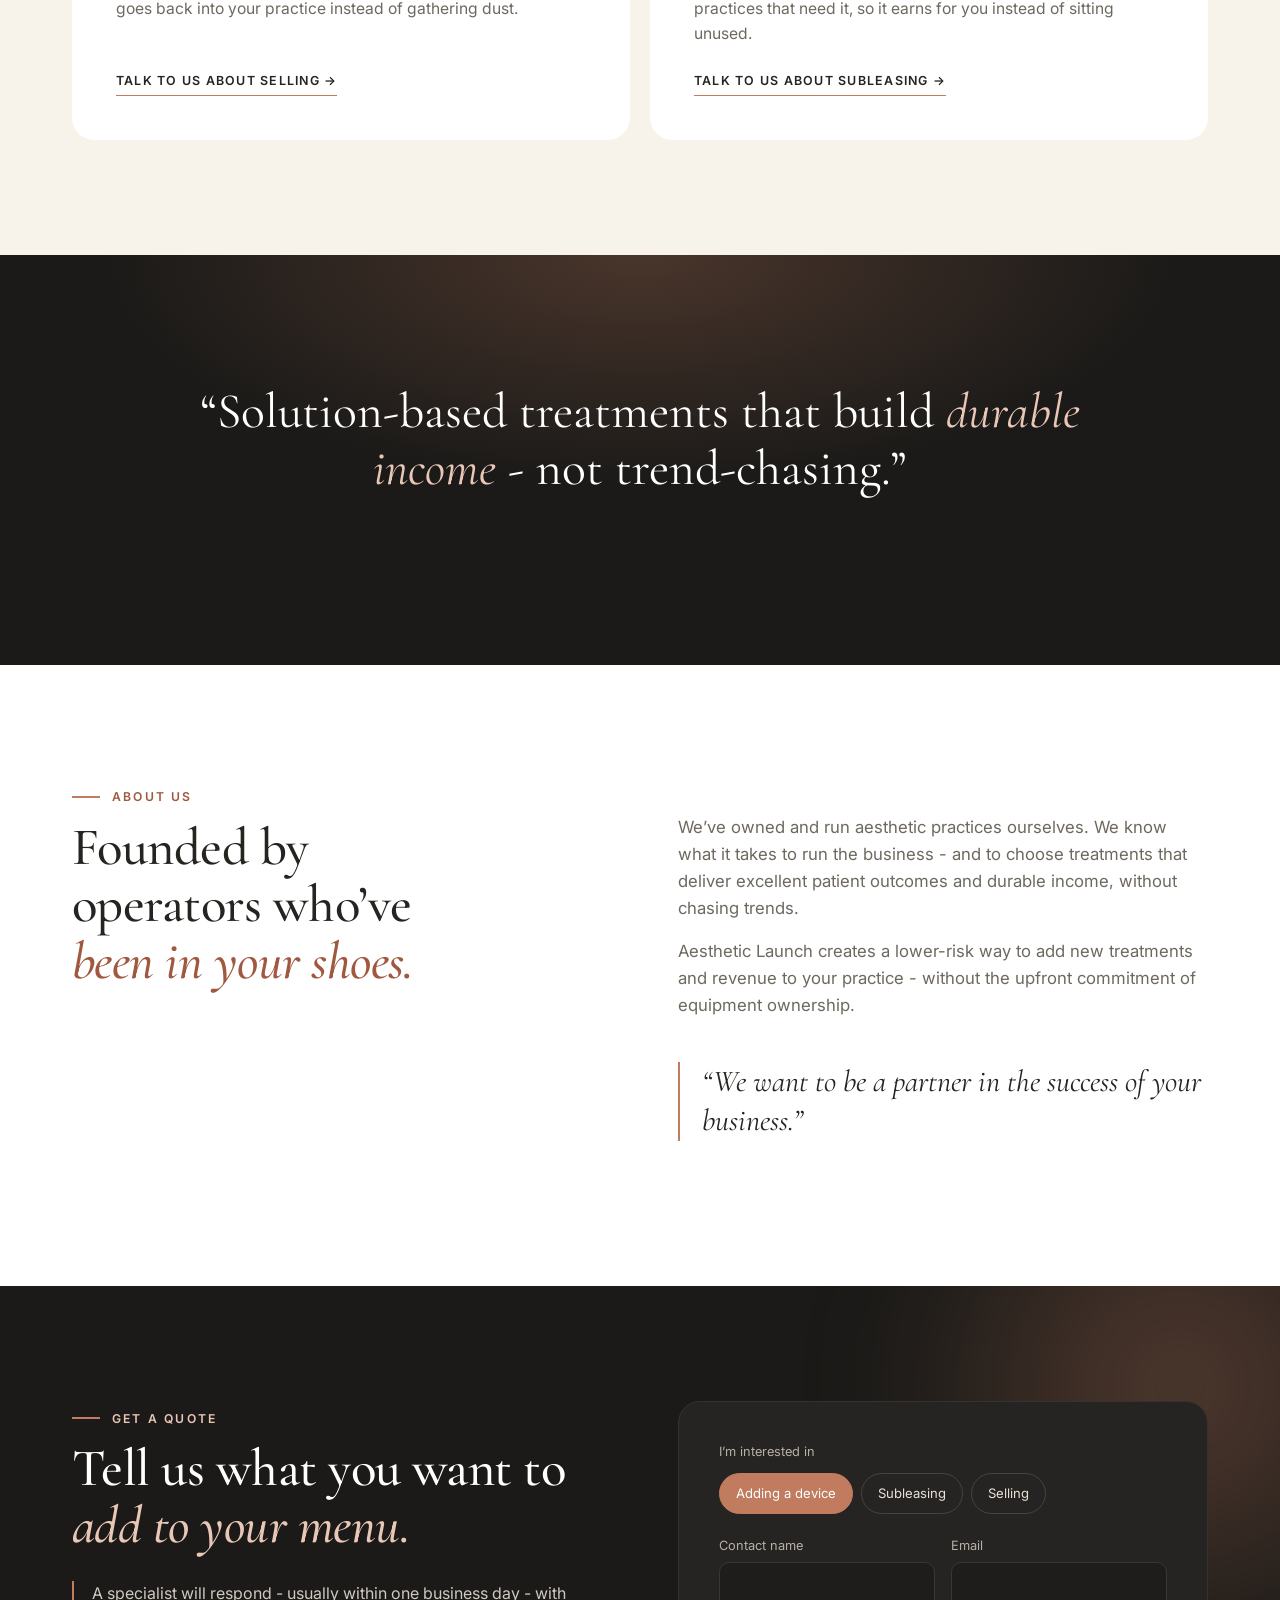
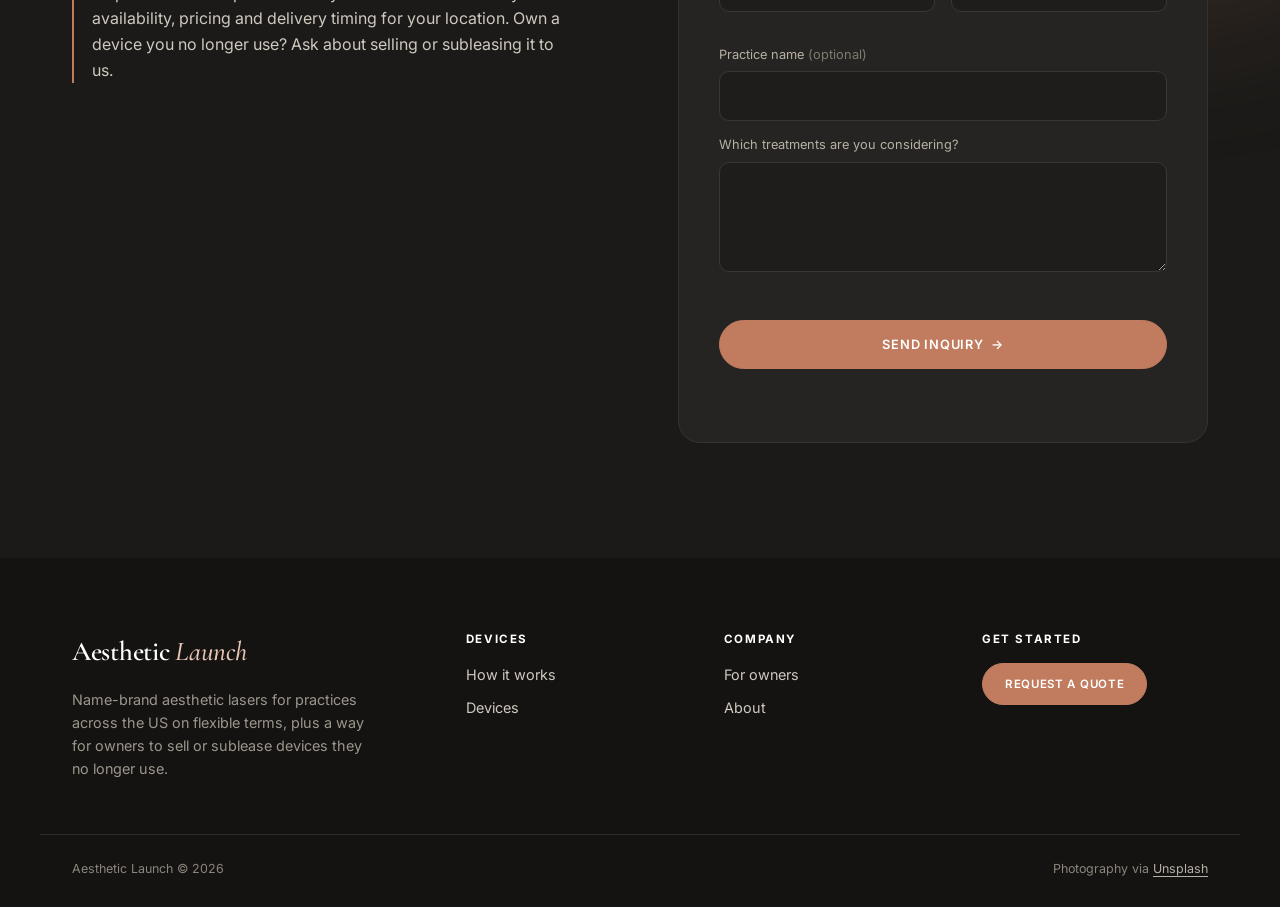
==== commit f419602c: "Update index.html" ====
--- a/index.html
+++ b/index.html
@@ -5,10 +5,73 @@
 <meta name="viewport" content="width=device-width, initial-scale=1.0" />
 <title>Aesthetic Launch - Add New Treatments. Prove the Demand.</title>
 <meta name="description" content="Aesthetic Launch offers name-brand lasers and energy-based devices on flexible terms, delivered anywhere in the US with installation, training and service included." />
+<meta name="robots" content="index, follow, max-image-preview:large" />
 <meta name="theme-color" content="#f7f2ea" />
+<meta property="og:type" content="website" />
+<meta property="og:site_name" content="Aesthetic Launch" />
+<meta property="og:locale" content="en_US" />
+<meta property="og:title" content="Aesthetic Launch - Add New Treatments. Prove the Demand." />
+<meta property="og:description" content="Name-brand aesthetic lasers and energy-based devices on flexible terms, with delivery, installation, training and service included." />
+<meta name="twitter:card" content="summary" />
+<meta name="twitter:title" content="Aesthetic Launch - Add New Treatments. Prove the Demand." />
+<meta name="twitter:description" content="Name-brand aesthetic lasers and energy-based devices on flexible terms, with delivery, installation, training and service included." />
 <link rel="icon" href="favicon.svg" type="image/svg+xml" />
 <link rel="icon" href="favicon.ico" sizes="32x32" />
 <link rel="apple-touch-icon" href="apple-touch-icon.png" />
+
+<script type="application/ld+json">
+{
+  "@context": "https://schema.org",
+  "@graph": [
+    {
+      "@type": "Organization",
+      "@id": "#organization",
+      "name": "Aesthetic Launch",
+      "description": "Aesthetic Launch helps aesthetic practices add name-brand lasers and energy-based devices on flexible terms, with delivery, installation, training and service included.",
+      "areaServed": {
+        "@type": "Country",
+        "name": "United States"
+      },
+      "knowsAbout": [
+        "Aesthetic lasers",
+        "Energy-based devices",
+        "Skin tightening",
+        "Pigmentation treatments",
+        "Skin rejuvenation",
+        "Laser hair reduction",
+        "Skin resurfacing",
+        "Vascular lesion treatments"
+      ]
+    },
+    {
+      "@type": "Service",
+      "@id": "#device-service",
+      "name": "Aesthetic Laser and Energy-Based Device Programs",
+      "serviceType": "Aesthetic laser and energy-based device programs for practices",
+      "description": "Flexible access to name-brand aesthetic devices with delivery, installation, staff training and service support.",
+      "provider": {
+        "@id": "#organization"
+      },
+      "areaServed": {
+        "@type": "Country",
+        "name": "United States"
+      },
+      "hasOfferCatalog": {
+        "@type": "OfferCatalog",
+        "name": "Available Treatment Technologies",
+        "itemListElement": [
+          { "@type": "Offer", "itemOffered": { "@type": "Service", "name": "Skin Tightening" } },
+          { "@type": "Offer", "itemOffered": { "@type": "Service", "name": "Pigmentation Treatment" } },
+          { "@type": "Offer", "itemOffered": { "@type": "Service", "name": "Skin Rejuvenation" } },
+          { "@type": "Offer", "itemOffered": { "@type": "Service", "name": "Laser Hair Reduction" } },
+          { "@type": "Offer", "itemOffered": { "@type": "Service", "name": "Skin Resurfacing" } },
+          { "@type": "Offer", "itemOffered": { "@type": "Service", "name": "Vascular Lesion Treatment" } }
+        ]
+      }
+    }
+  ]
+}
+</script>
 
 <link rel="preconnect" href="https://images.unsplash.com">
 <link rel="preconnect" href="https://fonts.googleapis.com">
